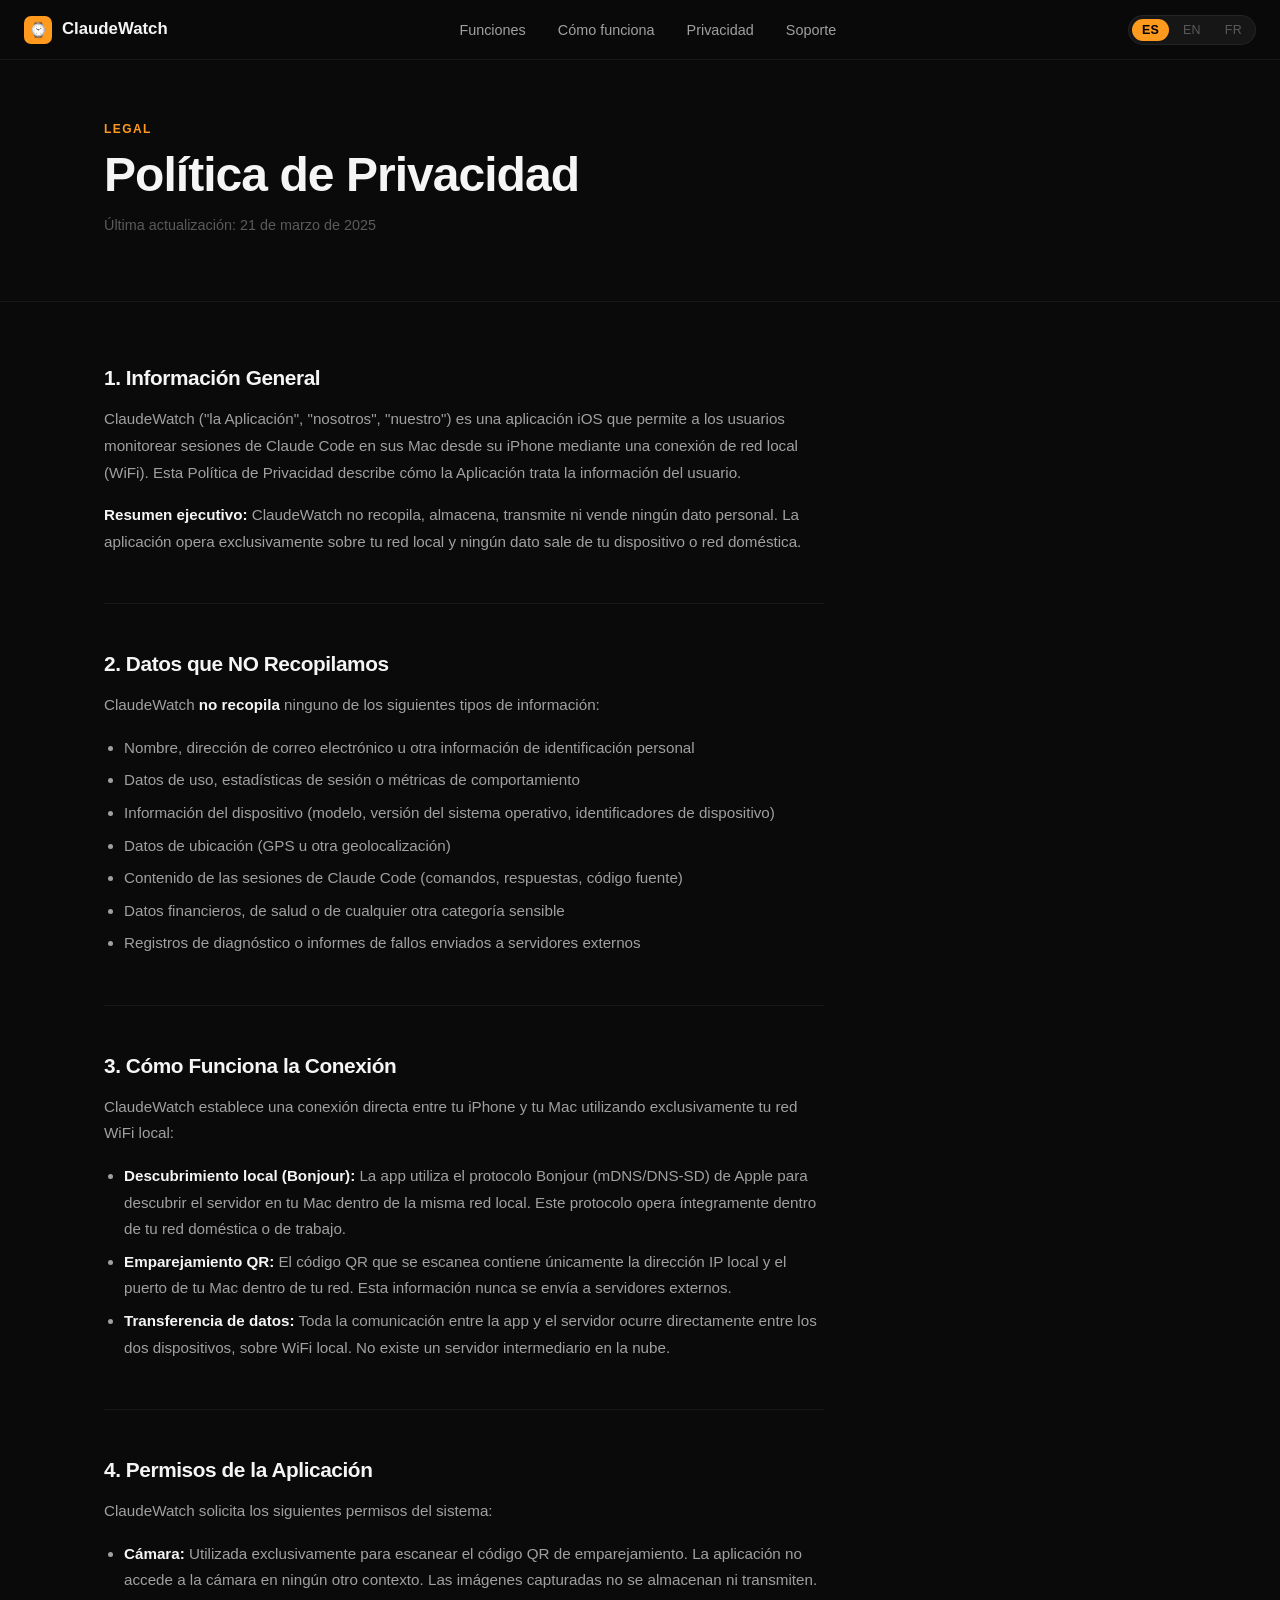
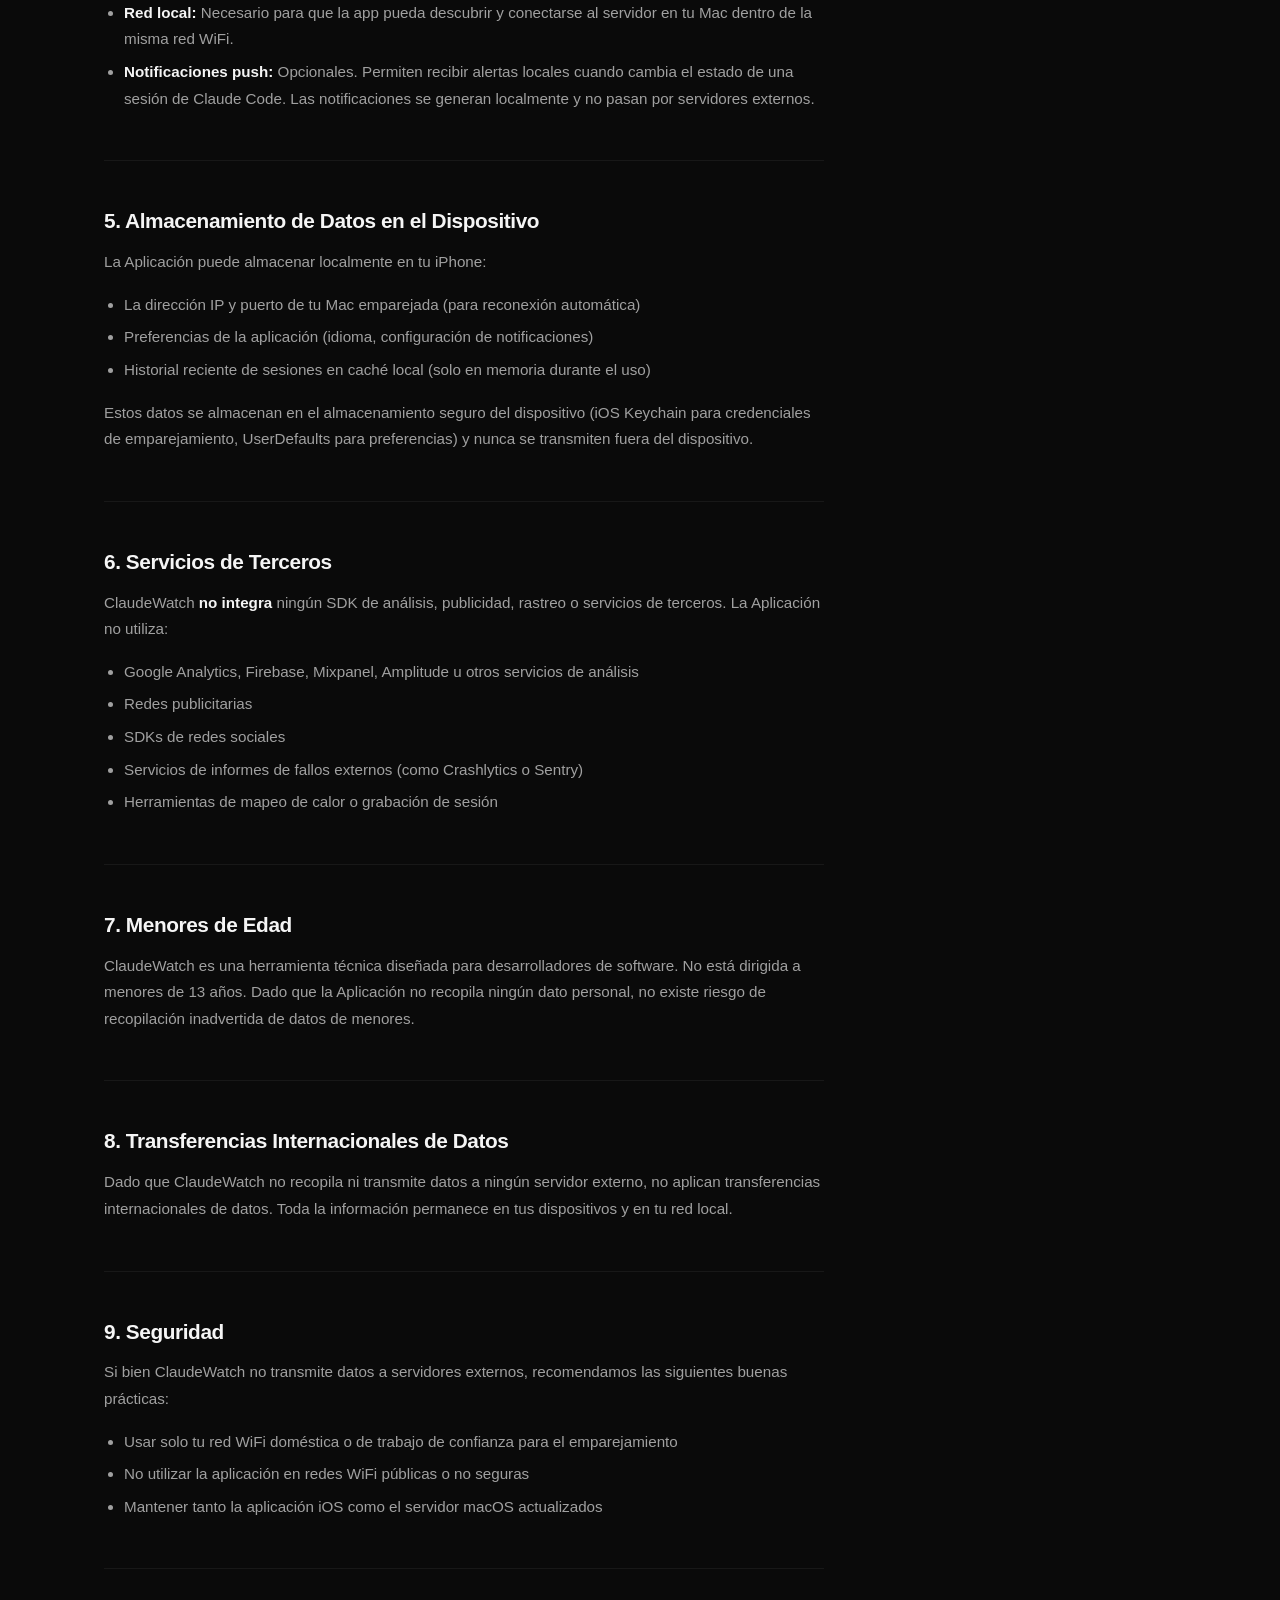
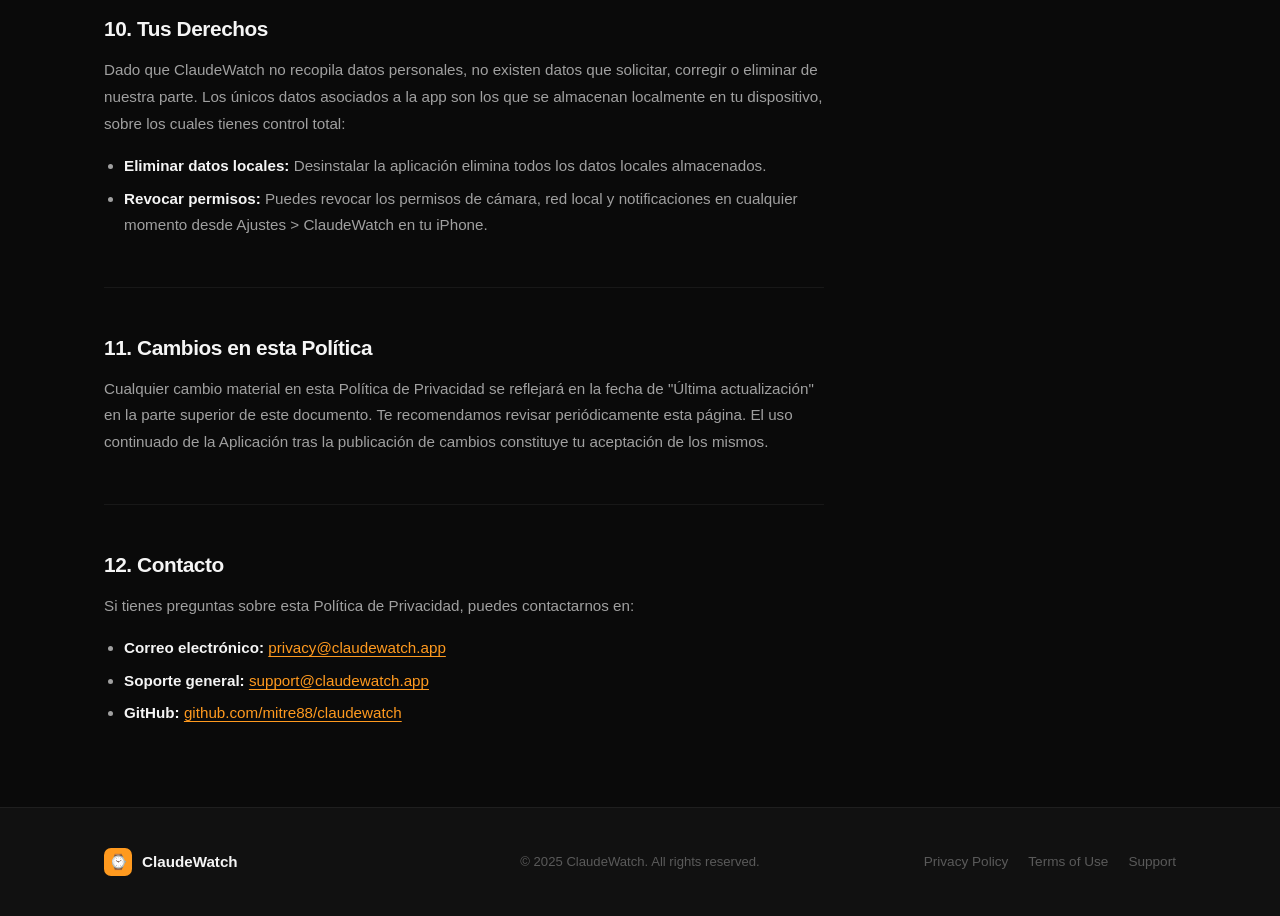
==== privacy.html @ c0568fb3 "feat: initial ClaudeWatch website — trilingual landing page, privacy, support, terms" ====
<!DOCTYPE html>
<html lang="es">
<head>
  <meta charset="UTF-8">
  <meta name="viewport" content="width=device-width, initial-scale=1.0">
  <title>Política de Privacidad — ClaudeWatch</title>
  <meta name="description" content="Política de privacidad de ClaudeWatch. La app funciona completamente en tu red local. No recopilamos datos personales.">
  <link rel="stylesheet" href="style.css">
</head>
<body>

  <!-- ─── Navigation ─────────────────────────────────── -->
  <nav class="nav">
    <a href="/" class="nav-logo">
      <span class="nav-logo-icon">⌚</span>
      <span>ClaudeWatch</span>
    </a>
    <ul class="nav-links">
      <li><a href="/#features">Funciones</a></li>
      <li><a href="/#howto">Cómo funciona</a></li>
      <li><a href="privacy.html">Privacidad</a></li>
      <li><a href="support.html">Soporte</a></li>
    </ul>
    <div class="nav-right">
      <div class="lang-switcher" role="group" aria-label="Language switcher">
        <button class="lang-btn" data-lang="es">ES</button>
        <button class="lang-btn" data-lang="en">EN</button>
        <button class="lang-btn" data-lang="fr">FR</button>
      </div>
    </div>
  </nav>

  <!-- ─── Legal Hero ────────────────────────────────── -->
  <div class="legal-hero">
    <div class="container">
      <span class="section-label">Legal</span>
      <h1>
        <span class="legal-es">Política de Privacidad</span>
        <span class="legal-en hidden">Privacy Policy</span>
        <span class="legal-fr hidden">Politique de Confidentialité</span>
      </h1>
      <p class="legal-date">
        <span class="legal-es">Última actualización: 21 de marzo de 2025</span>
        <span class="legal-en hidden">Last updated: March 21, 2025</span>
        <span class="legal-fr hidden">Dernière mise à jour : 21 mars 2025</span>
      </p>
    </div>
  </div>

  <!-- ─── Privacy Content ───────────────────────────── -->
  <div class="legal-body">
    <div class="container">

      <!-- SPANISH -->
      <div class="legal-content legal-es">
        <h2>1. Información General</h2>
        <p>ClaudeWatch ("la Aplicación", "nosotros", "nuestro") es una aplicación iOS que permite a los usuarios monitorear sesiones de Claude Code en sus Mac desde su iPhone mediante una conexión de red local (WiFi). Esta Política de Privacidad describe cómo la Aplicación trata la información del usuario.</p>
        <p><strong>Resumen ejecutivo:</strong> ClaudeWatch no recopila, almacena, transmite ni vende ningún dato personal. La aplicación opera exclusivamente sobre tu red local y ningún dato sale de tu dispositivo o red doméstica.</p>

        <h2>2. Datos que NO Recopilamos</h2>
        <p>ClaudeWatch <strong>no recopila</strong> ninguno de los siguientes tipos de información:</p>
        <ul>
          <li>Nombre, dirección de correo electrónico u otra información de identificación personal</li>
          <li>Datos de uso, estadísticas de sesión o métricas de comportamiento</li>
          <li>Información del dispositivo (modelo, versión del sistema operativo, identificadores de dispositivo)</li>
          <li>Datos de ubicación (GPS u otra geolocalización)</li>
          <li>Contenido de las sesiones de Claude Code (comandos, respuestas, código fuente)</li>
          <li>Datos financieros, de salud o de cualquier otra categoría sensible</li>
          <li>Registros de diagnóstico o informes de fallos enviados a servidores externos</li>
        </ul>

        <h2>3. Cómo Funciona la Conexión</h2>
        <p>ClaudeWatch establece una conexión directa entre tu iPhone y tu Mac utilizando exclusivamente tu red WiFi local:</p>
        <ul>
          <li><strong>Descubrimiento local (Bonjour):</strong> La app utiliza el protocolo Bonjour (mDNS/DNS-SD) de Apple para descubrir el servidor en tu Mac dentro de la misma red local. Este protocolo opera íntegramente dentro de tu red doméstica o de trabajo.</li>
          <li><strong>Emparejamiento QR:</strong> El código QR que se escanea contiene únicamente la dirección IP local y el puerto de tu Mac dentro de tu red. Esta información nunca se envía a servidores externos.</li>
          <li><strong>Transferencia de datos:</strong> Toda la comunicación entre la app y el servidor ocurre directamente entre los dos dispositivos, sobre WiFi local. No existe un servidor intermediario en la nube.</li>
        </ul>

        <h2>4. Permisos de la Aplicación</h2>
        <p>ClaudeWatch solicita los siguientes permisos del sistema:</p>
        <ul>
          <li><strong>Cámara:</strong> Utilizada exclusivamente para escanear el código QR de emparejamiento. La aplicación no accede a la cámara en ningún otro contexto. Las imágenes capturadas no se almacenan ni transmiten.</li>
          <li><strong>Red local:</strong> Necesario para que la app pueda descubrir y conectarse al servidor en tu Mac dentro de la misma red WiFi.</li>
          <li><strong>Notificaciones push:</strong> Opcionales. Permiten recibir alertas locales cuando cambia el estado de una sesión de Claude Code. Las notificaciones se generan localmente y no pasan por servidores externos.</li>
        </ul>

        <h2>5. Almacenamiento de Datos en el Dispositivo</h2>
        <p>La Aplicación puede almacenar localmente en tu iPhone:</p>
        <ul>
          <li>La dirección IP y puerto de tu Mac emparejada (para reconexión automática)</li>
          <li>Preferencias de la aplicación (idioma, configuración de notificaciones)</li>
          <li>Historial reciente de sesiones en caché local (solo en memoria durante el uso)</li>
        </ul>
        <p>Estos datos se almacenan en el almacenamiento seguro del dispositivo (iOS Keychain para credenciales de emparejamiento, UserDefaults para preferencias) y nunca se transmiten fuera del dispositivo.</p>

        <h2>6. Servicios de Terceros</h2>
        <p>ClaudeWatch <strong>no integra</strong> ningún SDK de análisis, publicidad, rastreo o servicios de terceros. La Aplicación no utiliza:</p>
        <ul>
          <li>Google Analytics, Firebase, Mixpanel, Amplitude u otros servicios de análisis</li>
          <li>Redes publicitarias</li>
          <li>SDKs de redes sociales</li>
          <li>Servicios de informes de fallos externos (como Crashlytics o Sentry)</li>
          <li>Herramientas de mapeo de calor o grabación de sesión</li>
        </ul>

        <h2>7. Menores de Edad</h2>
        <p>ClaudeWatch es una herramienta técnica diseñada para desarrolladores de software. No está dirigida a menores de 13 años. Dado que la Aplicación no recopila ningún dato personal, no existe riesgo de recopilación inadvertida de datos de menores.</p>

        <h2>8. Transferencias Internacionales de Datos</h2>
        <p>Dado que ClaudeWatch no recopila ni transmite datos a ningún servidor externo, no aplican transferencias internacionales de datos. Toda la información permanece en tus dispositivos y en tu red local.</p>

        <h2>9. Seguridad</h2>
        <p>Si bien ClaudeWatch no transmite datos a servidores externos, recomendamos las siguientes buenas prácticas:</p>
        <ul>
          <li>Usar solo tu red WiFi doméstica o de trabajo de confianza para el emparejamiento</li>
          <li>No utilizar la aplicación en redes WiFi públicas o no seguras</li>
          <li>Mantener tanto la aplicación iOS como el servidor macOS actualizados</li>
        </ul>

        <h2>10. Tus Derechos</h2>
        <p>Dado que ClaudeWatch no recopila datos personales, no existen datos que solicitar, corregir o eliminar de nuestra parte. Los únicos datos asociados a la app son los que se almacenan localmente en tu dispositivo, sobre los cuales tienes control total:</p>
        <ul>
          <li><strong>Eliminar datos locales:</strong> Desinstalar la aplicación elimina todos los datos locales almacenados.</li>
          <li><strong>Revocar permisos:</strong> Puedes revocar los permisos de cámara, red local y notificaciones en cualquier momento desde Ajustes > ClaudeWatch en tu iPhone.</li>
        </ul>

        <h2>11. Cambios en esta Política</h2>
        <p>Cualquier cambio material en esta Política de Privacidad se reflejará en la fecha de "Última actualización" en la parte superior de este documento. Te recomendamos revisar periódicamente esta página. El uso continuado de la Aplicación tras la publicación de cambios constituye tu aceptación de los mismos.</p>

        <h2>12. Contacto</h2>
        <p>Si tienes preguntas sobre esta Política de Privacidad, puedes contactarnos en:</p>
        <ul>
          <li><strong>Correo electrónico:</strong> <a href="mailto:privacy@claudewatch.app">privacy@claudewatch.app</a></li>
          <li><strong>Soporte general:</strong> <a href="mailto:support@claudewatch.app">support@claudewatch.app</a></li>
          <li><strong>GitHub:</strong> <a href="https://github.com/mitre88/claudewatch" target="_blank" rel="noopener">github.com/mitre88/claudewatch</a></li>
        </ul>
      </div>

      <!-- ENGLISH -->
      <div class="legal-content legal-en hidden">
        <h2>1. Overview</h2>
        <p>ClaudeWatch ("the App", "we", "our") is an iOS application that lets users monitor Claude Code sessions on their Mac from their iPhone using a local network (WiFi) connection. This Privacy Policy describes how the App handles user information.</p>
        <p><strong>Executive summary:</strong> ClaudeWatch does not collect, store, transmit, or sell any personal data. The App operates exclusively on your local network and no data leaves your device or home network.</p>

        <h2>2. Data We Do NOT Collect</h2>
        <p>ClaudeWatch <strong>does not collect</strong> any of the following:</p>
        <ul>
          <li>Name, email address, or any other personally identifying information</li>
          <li>Usage data, session statistics, or behavioral metrics</li>
          <li>Device information (model, OS version, device identifiers)</li>
          <li>Location data (GPS or other geolocation)</li>
          <li>Content of Claude Code sessions (commands, responses, source code)</li>
          <li>Financial, health, or other sensitive category data</li>
          <li>Diagnostic logs or crash reports sent to external servers</li>
        </ul>

        <h2>3. How the Connection Works</h2>
        <p>ClaudeWatch establishes a direct connection between your iPhone and your Mac using exclusively your local WiFi network:</p>
        <ul>
          <li><strong>Local discovery (Bonjour):</strong> The app uses Apple's Bonjour (mDNS/DNS-SD) protocol to discover the server on your Mac within the same local network. This protocol operates entirely within your home or work network.</li>
          <li><strong>QR pairing:</strong> The QR code you scan contains only the local IP address and port of your Mac within your network. This information is never sent to external servers.</li>
          <li><strong>Data transfer:</strong> All communication between the app and server happens directly between the two devices over local WiFi. There is no intermediary cloud server.</li>
        </ul>

        <h2>4. App Permissions</h2>
        <p>ClaudeWatch requests the following system permissions:</p>
        <ul>
          <li><strong>Camera:</strong> Used exclusively to scan the pairing QR code. The app does not access the camera in any other context. Captured images are not stored or transmitted.</li>
          <li><strong>Local Network:</strong> Required for the app to discover and connect to the server on your Mac within the same WiFi network.</li>
          <li><strong>Push Notifications:</strong> Optional. Allow you to receive local alerts when the status of a Claude Code session changes. Notifications are generated locally and do not pass through external servers.</li>
        </ul>

        <h2>5. On-Device Data Storage</h2>
        <p>The App may store locally on your iPhone:</p>
        <ul>
          <li>The IP address and port of your paired Mac (for automatic reconnection)</li>
          <li>App preferences (language, notification settings)</li>
          <li>Recent session history in local cache (in-memory only during use)</li>
        </ul>
        <p>This data is stored in the device's secure storage (iOS Keychain for pairing credentials, UserDefaults for preferences) and is never transmitted outside the device.</p>

        <h2>6. Third-Party Services</h2>
        <p>ClaudeWatch <strong>does not integrate</strong> any analytics, advertising, tracking, or third-party service SDKs. The App does not use:</p>
        <ul>
          <li>Google Analytics, Firebase, Mixpanel, Amplitude, or other analytics services</li>
          <li>Advertising networks</li>
          <li>Social media SDKs</li>
          <li>External crash reporting services (such as Crashlytics or Sentry)</li>
          <li>Heatmap or session recording tools</li>
        </ul>

        <h2>7. Children's Privacy</h2>
        <p>ClaudeWatch is a technical tool designed for software developers. It is not directed to children under 13. Since the App does not collect any personal data, there is no risk of inadvertently collecting children's data.</p>

        <h2>8. International Data Transfers</h2>
        <p>Since ClaudeWatch does not collect or transmit data to any external servers, international data transfers do not apply. All information remains on your devices and local network.</p>

        <h2>9. Security</h2>
        <p>While ClaudeWatch does not transmit data to external servers, we recommend the following best practices:</p>
        <ul>
          <li>Use only your trusted home or work WiFi network for pairing</li>
          <li>Do not use the app on public or unsecured WiFi networks</li>
          <li>Keep both the iOS app and the macOS server up to date</li>
        </ul>

        <h2>10. Your Rights</h2>
        <p>Since ClaudeWatch does not collect personal data, there is no data to request, correct, or delete on our end. The only data associated with the app is stored locally on your device, over which you have full control:</p>
        <ul>
          <li><strong>Delete local data:</strong> Uninstalling the app removes all locally stored data.</li>
          <li><strong>Revoke permissions:</strong> You can revoke camera, local network, and notification permissions at any time from Settings > ClaudeWatch on your iPhone.</li>
        </ul>

        <h2>11. Changes to This Policy</h2>
        <p>Any material changes to this Privacy Policy will be reflected in the "Last updated" date at the top of this document. We recommend reviewing this page periodically. Continued use of the App after changes are posted constitutes your acceptance of those changes.</p>

        <h2>12. Contact</h2>
        <p>If you have questions about this Privacy Policy, you can contact us at:</p>
        <ul>
          <li><strong>Email:</strong> <a href="mailto:privacy@claudewatch.app">privacy@claudewatch.app</a></li>
          <li><strong>General support:</strong> <a href="mailto:support@claudewatch.app">support@claudewatch.app</a></li>
          <li><strong>GitHub:</strong> <a href="https://github.com/mitre88/claudewatch" target="_blank" rel="noopener">github.com/mitre88/claudewatch</a></li>
        </ul>
      </div>

      <!-- FRENCH -->
      <div class="legal-content legal-fr hidden">
        <h2>1. Vue d'ensemble</h2>
        <p>ClaudeWatch (« l'Application », « nous », « notre ») est une application iOS qui permet aux utilisateurs de surveiller les sessions Claude Code sur leur Mac depuis leur iPhone en utilisant une connexion réseau locale (WiFi). Cette Politique de Confidentialité décrit comment l'Application traite les informations des utilisateurs.</p>
        <p><strong>Résumé :</strong> ClaudeWatch ne collecte, ne stocke, ne transmet ni ne vend aucune donnée personnelle. L'Application fonctionne exclusivement sur votre réseau local et aucune donnée ne quitte votre appareil ou votre réseau domiciliaire.</p>

        <h2>2. Données que Nous Ne Collectons PAS</h2>
        <p>ClaudeWatch <strong>ne collecte pas</strong> les informations suivantes :</p>
        <ul>
          <li>Nom, adresse e-mail ou toute autre information d'identification personnelle</li>
          <li>Données d'utilisation, statistiques de session ou métriques comportementales</li>
          <li>Informations sur l'appareil (modèle, version du système d'exploitation, identifiants)</li>
          <li>Données de localisation (GPS ou autre géolocalisation)</li>
          <li>Contenu des sessions Claude Code (commandes, réponses, code source)</li>
          <li>Données financières, de santé ou autres données sensibles</li>
          <li>Journaux de diagnostic ou rapports de plantage envoyés à des serveurs externes</li>
        </ul>

        <h2>3. Fonctionnement de la Connexion</h2>
        <p>ClaudeWatch établit une connexion directe entre votre iPhone et votre Mac en utilisant exclusivement votre réseau WiFi local :</p>
        <ul>
          <li><strong>Découverte locale (Bonjour) :</strong> L'application utilise le protocole Bonjour (mDNS/DNS-SD) d'Apple pour découvrir le serveur sur votre Mac au sein du même réseau local. Ce protocole fonctionne entièrement dans votre réseau domiciliaire ou professionnel.</li>
          <li><strong>Jumelage QR :</strong> Le code QR scanné contient uniquement l'adresse IP locale et le port de votre Mac dans votre réseau. Cette information n'est jamais envoyée à des serveurs externes.</li>
          <li><strong>Transfert de données :</strong> Toute communication entre l'application et le serveur se fait directement entre les deux appareils, via WiFi local. Il n'existe pas de serveur intermédiaire dans le cloud.</li>
        </ul>

        <h2>4. Permissions de l'Application</h2>
        <p>ClaudeWatch demande les permissions système suivantes :</p>
        <ul>
          <li><strong>Caméra :</strong> Utilisée exclusivement pour scanner le code QR de jumelage. L'application n'accède pas à la caméra dans un autre contexte. Les images capturées ne sont pas stockées ni transmises.</li>
          <li><strong>Réseau local :</strong> Nécessaire pour que l'application puisse découvrir et se connecter au serveur sur votre Mac au sein du même réseau WiFi.</li>
          <li><strong>Notifications push :</strong> Optionnelles. Permettent de recevoir des alertes locales lorsque l'état d'une session Claude Code change. Les notifications sont générées localement et ne transitent pas par des serveurs externes.</li>
        </ul>

        <h2>5. Stockage de Données sur l'Appareil</h2>
        <p>L'Application peut stocker localement sur votre iPhone :</p>
        <ul>
          <li>L'adresse IP et le port de votre Mac jumelé (pour la reconnexion automatique)</li>
          <li>Les préférences de l'application (langue, paramètres de notification)</li>
          <li>L'historique récent des sessions en cache local (en mémoire uniquement pendant l'utilisation)</li>
        </ul>
        <p>Ces données sont stockées dans le stockage sécurisé de l'appareil (iOS Keychain pour les identifiants de jumelage, UserDefaults pour les préférences) et ne sont jamais transmises en dehors de l'appareil.</p>

        <h2>6. Services Tiers</h2>
        <p>ClaudeWatch <strong>n'intègre pas</strong> de SDK d'analyse, de publicité, de suivi ou de services tiers. L'Application n'utilise pas :</p>
        <ul>
          <li>Google Analytics, Firebase, Mixpanel, Amplitude ou autres services d'analyse</li>
          <li>Réseaux publicitaires</li>
          <li>SDK de réseaux sociaux</li>
          <li>Services de rapport de plantage externes (comme Crashlytics ou Sentry)</li>
          <li>Outils de carte de chaleur ou d'enregistrement de session</li>
        </ul>

        <h2>7. Protection des Mineurs</h2>
        <p>ClaudeWatch est un outil technique conçu pour les développeurs de logiciels. Il n'est pas destiné aux enfants de moins de 13 ans. Étant donné que l'Application ne collecte aucune donnée personnelle, il n'y a aucun risque de collecte inadvertante de données d'enfants.</p>

        <h2>8. Transferts Internationaux de Données</h2>
        <p>Étant donné que ClaudeWatch ne collecte ni ne transmet de données à des serveurs externes, les transferts internationaux de données ne s'appliquent pas. Toutes les informations restent sur vos appareils et votre réseau local.</p>

        <h2>9. Sécurité</h2>
        <p>Bien que ClaudeWatch ne transmette pas de données à des serveurs externes, nous recommandons les bonnes pratiques suivantes :</p>
        <ul>
          <li>Utiliser uniquement votre réseau WiFi domiciliaire ou professionnel de confiance pour le jumelage</li>
          <li>Ne pas utiliser l'application sur des réseaux WiFi publics ou non sécurisés</li>
          <li>Maintenir à jour l'application iOS et le serveur macOS</li>
        </ul>

        <h2>10. Vos Droits</h2>
        <p>Étant donné que ClaudeWatch ne collecte pas de données personnelles, il n'y a pas de données à demander, corriger ou supprimer de notre côté. Les seules données associées à l'application sont stockées localement sur votre appareil, sur lequel vous avez un contrôle total :</p>
        <ul>
          <li><strong>Supprimer les données locales :</strong> Désinstaller l'application supprime toutes les données stockées localement.</li>
          <li><strong>Révoquer les permissions :</strong> Vous pouvez révoquer les permissions de caméra, réseau local et notifications à tout moment depuis Réglages > ClaudeWatch sur votre iPhone.</li>
        </ul>

        <h2>11. Modifications de cette Politique</h2>
        <p>Tout changement matériel à cette Politique de Confidentialité sera reflété dans la date de « Dernière mise à jour » en haut de ce document. Nous vous recommandons de consulter cette page périodiquement. L'utilisation continue de l'Application après la publication de modifications constitue votre acceptation de ces modifications.</p>

        <h2>12. Contact</h2>
        <p>Si vous avez des questions sur cette Politique de Confidentialité, vous pouvez nous contacter à :</p>
        <ul>
          <li><strong>E-mail :</strong> <a href="mailto:privacy@claudewatch.app">privacy@claudewatch.app</a></li>
          <li><strong>Support général :</strong> <a href="mailto:support@claudewatch.app">support@claudewatch.app</a></li>
          <li><strong>GitHub :</strong> <a href="https://github.com/mitre88/claudewatch" target="_blank" rel="noopener">github.com/mitre88/claudewatch</a></li>
        </ul>
      </div>

    </div>
  </div>

  <!-- ─── Footer ────────────────────────────────────── -->
  <footer class="footer">
    <div class="container">
      <div class="footer-inner">
        <div class="footer-left">
          <a href="/" class="footer-brand nav-logo" style="text-decoration:none;">
            <span class="nav-logo-icon">⌚</span>
            <span>ClaudeWatch</span>
          </a>
        </div>
        <div class="footer-center">
          <p class="footer-copy">© 2025 ClaudeWatch. All rights reserved.</p>
        </div>
        <div class="footer-right">
          <div class="footer-links">
            <a href="privacy.html">Privacy Policy</a>
            <a href="terms.html">Terms of Use</a>
            <a href="support.html">Support</a>
          </div>
        </div>
      </div>
    </div>
  </footer>

  <script src="script.js"></script>
  <script>
    // Privacy page language switching (shows/hides language blocks)
    function applyPrivacyLang(lang) {
      const blocks = ['es', 'en', 'fr'];
      blocks.forEach(l => {
        document.querySelectorAll('.legal-' + l).forEach(el => {
          el.classList.toggle('hidden', l !== lang);
        });
      });
    }

    document.addEventListener('DOMContentLoaded', () => {
      const savedLang = localStorage.getItem('cw_lang') || 'es';
      applyPrivacyLang(savedLang);

      document.querySelectorAll('.lang-btn').forEach(btn => {
        btn.addEventListener('click', () => {
          applyPrivacyLang(btn.dataset.lang);
        });
      });
    });
  </script>
</body>
</html>
---- style.css ----
/* ClaudeWatch — Stylesheet */
/* System font stack prioritizing San Francisco */

:root {
  --accent: #FF9A1F;
  --accent-dim: rgba(255, 154, 31, 0.15);
  --accent-hover: #FFB347;

  --bg-base: #0A0A0A;
  --bg-surface: #111111;
  --bg-card: #161616;
  --bg-card-hover: #1C1C1C;
  --bg-border: rgba(255, 255, 255, 0.06);

  --text-primary: #F5F5F5;
  --text-secondary: #A0A0A0;
  --text-tertiary: #5A5A5A;

  --radius-sm: 8px;
  --radius-md: 12px;
  --radius-lg: 18px;
  --radius-xl: 24px;

  --font: -apple-system, "SF Pro Display", "SF Pro Text", BlinkMacSystemFont, "Helvetica Neue", Arial, sans-serif;
  --font-mono: "SF Mono", "Fira Code", "Consolas", monospace;

  --transition: 200ms cubic-bezier(0.4, 0, 0.2, 1);
  --shadow-card: 0 1px 3px rgba(0, 0, 0, 0.4), 0 8px 32px rgba(0, 0, 0, 0.3);
  --shadow-glow: 0 0 40px rgba(255, 154, 31, 0.12);
}

*, *::before, *::after {
  box-sizing: border-box;
  margin: 0;
  padding: 0;
}

html {
  scroll-behavior: smooth;
  font-size: 16px;
}

body {
  font-family: var(--font);
  background-color: var(--bg-base);
  color: var(--text-primary);
  line-height: 1.6;
  -webkit-font-smoothing: antialiased;
  -moz-osx-font-smoothing: grayscale;
  overflow-x: hidden;
}

/* ─── Typography ─── */

h1, h2, h3, h4 {
  line-height: 1.15;
  letter-spacing: -0.02em;
  font-weight: 700;
}

h1 { font-size: clamp(2.4rem, 5vw, 4rem); }
h2 { font-size: clamp(1.8rem, 3.5vw, 2.6rem); }
h3 { font-size: 1.25rem; font-weight: 600; }
h4 { font-size: 1rem; font-weight: 600; }

p { color: var(--text-secondary); }

a {
  color: var(--accent);
  text-decoration: none;
  transition: color var(--transition);
}

a:hover { color: var(--accent-hover); }

code, pre {
  font-family: var(--font-mono);
}

/* ─── Layout ─── */

.container {
  max-width: 1120px;
  margin: 0 auto;
  padding: 0 24px;
}

.section {
  padding: 96px 0;
}

.section-label {
  font-size: 0.75rem;
  font-weight: 600;
  letter-spacing: 0.12em;
  text-transform: uppercase;
  color: var(--accent);
  margin-bottom: 12px;
  display: block;
}

.section-title {
  color: var(--text-primary);
  margin-bottom: 16px;
}

.section-subtitle {
  font-size: 1.1rem;
  color: var(--text-secondary);
  max-width: 560px;
  margin-bottom: 56px;
  line-height: 1.7;
}

/* ─── Navigation ─── */

.nav {
  position: fixed;
  top: 0;
  left: 0;
  right: 0;
  z-index: 100;
  padding: 0 24px;
  height: 60px;
  display: flex;
  align-items: center;
  justify-content: space-between;
  background: rgba(10, 10, 10, 0.85);
  backdrop-filter: saturate(180%) blur(20px);
  -webkit-backdrop-filter: saturate(180%) blur(20px);
  border-bottom: 1px solid var(--bg-border);
}

.nav-logo {
  display: flex;
  align-items: center;
  gap: 10px;
  font-weight: 700;
  font-size: 1.05rem;
  color: var(--text-primary);
  text-decoration: none;
}

.nav-logo-icon {
  width: 28px;
  height: 28px;
  border-radius: 7px;
  background: var(--accent);
  display: flex;
  align-items: center;
  justify-content: center;
  font-size: 15px;
}

.nav-links {
  display: flex;
  align-items: center;
  gap: 32px;
  list-style: none;
}

.nav-links a {
  font-size: 0.9rem;
  color: var(--text-secondary);
  transition: color var(--transition);
}

.nav-links a:hover {
  color: var(--text-primary);
}

.nav-right {
  display: flex;
  align-items: center;
  gap: 16px;
}

/* ─── Language Switcher ─── */

.lang-switcher {
  display: flex;
  align-items: center;
  gap: 4px;
  background: var(--bg-card);
  border: 1px solid var(--bg-border);
  border-radius: 20px;
  padding: 3px;
}

.lang-btn {
  background: none;
  border: none;
  cursor: pointer;
  font-family: var(--font);
  font-size: 0.78rem;
  font-weight: 500;
  color: var(--text-tertiary);
  padding: 4px 10px;
  border-radius: 16px;
  transition: all var(--transition);
  letter-spacing: 0.02em;
}

.lang-btn.active {
  background: var(--accent);
  color: #000;
  font-weight: 600;
}

.lang-btn:hover:not(.active) {
  color: var(--text-secondary);
}

/* ─── Hero Section ─── */

.hero {
  min-height: 100vh;
  display: flex;
  align-items: center;
  padding-top: 60px;
  position: relative;
  overflow: hidden;
}

.hero::before {
  content: '';
  position: absolute;
  top: 20%;
  left: 50%;
  transform: translateX(-50%);
  width: 800px;
  height: 500px;
  background: radial-gradient(ellipse, rgba(255, 154, 31, 0.07) 0%, transparent 70%);
  pointer-events: none;
}

.hero-inner {
  display: grid;
  grid-template-columns: 1fr 1fr;
  gap: 80px;
  align-items: center;
  width: 100%;
}

.hero-badge {
  display: inline-flex;
  align-items: center;
  gap: 8px;
  background: var(--accent-dim);
  border: 1px solid rgba(255, 154, 31, 0.25);
  border-radius: 20px;
  padding: 6px 14px;
  font-size: 0.82rem;
  font-weight: 500;
  color: var(--accent);
  margin-bottom: 24px;
}

.hero-badge-dot {
  width: 6px;
  height: 6px;
  border-radius: 50%;
  background: var(--accent);
  animation: pulse 2s infinite;
}

@keyframes pulse {
  0%, 100% { opacity: 1; transform: scale(1); }
  50% { opacity: 0.6; transform: scale(0.8); }
}

.hero-title {
  margin-bottom: 20px;
}

.hero-title .app-name {
  color: var(--accent);
}

.hero-tagline {
  font-size: 1.2rem;
  color: var(--text-secondary);
  line-height: 1.65;
  margin-bottom: 40px;
  max-width: 480px;
}

.hero-cta {
  display: flex;
  align-items: center;
  gap: 16px;
  flex-wrap: wrap;
}

.btn-primary {
  display: inline-flex;
  align-items: center;
  gap: 8px;
  background: var(--accent);
  color: #000;
  font-weight: 600;
  font-size: 0.95rem;
  padding: 13px 24px;
  border-radius: var(--radius-md);
  text-decoration: none;
  transition: all var(--transition);
  border: none;
  cursor: pointer;
  font-family: var(--font);
}

.btn-primary:hover {
  background: var(--accent-hover);
  color: #000;
  transform: translateY(-1px);
  box-shadow: 0 4px 20px rgba(255, 154, 31, 0.35);
}

.btn-secondary {
  display: inline-flex;
  align-items: center;
  gap: 8px;
  background: transparent;
  color: var(--text-primary);
  font-weight: 500;
  font-size: 0.95rem;
  padding: 12px 22px;
  border-radius: var(--radius-md);
  text-decoration: none;
  border: 1px solid var(--bg-border);
  transition: all var(--transition);
  cursor: pointer;
  font-family: var(--font);
}

.btn-secondary:hover {
  border-color: rgba(255, 255, 255, 0.15);
  color: var(--text-primary);
  transform: translateY(-1px);
}

/* App Store Badge */
.appstore-badge {
  display: inline-flex;
  align-items: center;
  gap: 12px;
  background: var(--bg-card);
  border: 1px solid var(--bg-border);
  border-radius: var(--radius-md);
  padding: 10px 20px;
  text-decoration: none;
  transition: all var(--transition);
}

.appstore-badge:hover {
  border-color: rgba(255, 255, 255, 0.15);
  transform: translateY(-1px);
  color: var(--text-primary);
}

.appstore-badge-text {
  display: flex;
  flex-direction: column;
}

.appstore-badge-sub {
  font-size: 0.7rem;
  color: var(--text-tertiary);
  letter-spacing: 0.04em;
}

.appstore-badge-main {
  font-size: 0.95rem;
  font-weight: 600;
  color: var(--text-primary);
}

/* Hero mockup area */
.hero-visual {
  display: flex;
  justify-content: center;
  align-items: center;
  position: relative;
}

.phone-mockup {
  width: 260px;
  height: 520px;
  background: var(--bg-card);
  border-radius: 44px;
  border: 2px solid rgba(255, 255, 255, 0.1);
  box-shadow: var(--shadow-card), var(--shadow-glow);
  overflow: hidden;
  position: relative;
  display: flex;
  flex-direction: column;
}

.phone-notch {
  width: 100px;
  height: 28px;
  background: var(--bg-base);
  border-radius: 0 0 20px 20px;
  margin: 0 auto;
  position: relative;
  z-index: 1;
}

.phone-screen {
  flex: 1;
  padding: 12px;
  overflow: hidden;
  display: flex;
  flex-direction: column;
  gap: 8px;
}

.mock-header {
  display: flex;
  align-items: center;
  justify-content: space-between;
  margin-bottom: 4px;
}

.mock-title {
  font-size: 13px;
  font-weight: 700;
  color: var(--text-primary);
}

.mock-status {
  font-size: 10px;
  color: #4ADE80;
  display: flex;
  align-items: center;
  gap: 4px;
}

.mock-status-dot {
  width: 5px;
  height: 5px;
  background: #4ADE80;
  border-radius: 50%;
  animation: pulse 2s infinite;
}

.mock-session-card {
  background: var(--bg-surface);
  border-radius: 10px;
  padding: 10px;
  border: 1px solid var(--bg-border);
}

.mock-session-title {
  font-size: 11px;
  font-weight: 600;
  color: var(--text-primary);
  margin-bottom: 4px;
}

.mock-session-line {
  height: 6px;
  border-radius: 3px;
  background: var(--bg-border);
  margin-bottom: 3px;
}

.mock-session-line.accent { background: rgba(255, 154, 31, 0.4); width: 70%; }
.mock-session-line.short { width: 45%; }
.mock-session-line.medium { width: 60%; }

.mock-usage-bar {
  height: 32px;
  background: var(--bg-surface);
  border-radius: 8px;
  border: 1px solid var(--bg-border);
  padding: 6px 10px;
  display: flex;
  align-items: center;
  gap: 8px;
}

.mock-usage-label {
  font-size: 9px;
  color: var(--text-tertiary);
  flex: 1;
}

.mock-bar-track {
  flex: 2;
  height: 4px;
  background: var(--bg-border);
  border-radius: 2px;
  overflow: hidden;
}

.mock-bar-fill {
  height: 100%;
  background: var(--accent);
  border-radius: 2px;
  width: 62%;
}

.mock-dynamic-island {
  position: absolute;
  top: 8px;
  left: 50%;
  transform: translateX(-50%);
  width: 100px;
  height: 28px;
  background: var(--bg-base);
  border-radius: 20px;
  display: flex;
  align-items: center;
  justify-content: center;
  gap: 6px;
  font-size: 9px;
  color: var(--accent);
  font-weight: 600;
}

.mock-di-dot {
  width: 6px;
  height: 6px;
  background: var(--accent);
  border-radius: 50%;
  animation: pulse 1.5s infinite;
}

/* ─── Features Section ─── */

.features-grid {
  display: grid;
  grid-template-columns: repeat(3, 1fr);
  gap: 16px;
}

.feature-card {
  background: var(--bg-card);
  border: 1px solid var(--bg-border);
  border-radius: var(--radius-lg);
  padding: 28px;
  transition: all var(--transition);
  position: relative;
  overflow: hidden;
}

.feature-card::before {
  content: '';
  position: absolute;
  top: 0;
  left: 0;
  right: 0;
  height: 1px;
  background: linear-gradient(90deg, transparent, rgba(255, 154, 31, 0.15), transparent);
  opacity: 0;
  transition: opacity var(--transition);
}

.feature-card:hover {
  background: var(--bg-card-hover);
  border-color: rgba(255, 154, 31, 0.2);
  transform: translateY(-2px);
  box-shadow: var(--shadow-card);
}

.feature-card:hover::before {
  opacity: 1;
}

.feature-icon {
  width: 44px;
  height: 44px;
  border-radius: var(--radius-sm);
  background: var(--accent-dim);
  display: flex;
  align-items: center;
  justify-content: center;
  font-size: 22px;
  margin-bottom: 16px;
}

.feature-card h3 {
  margin-bottom: 8px;
  font-size: 1.05rem;
}

.feature-card p {
  font-size: 0.9rem;
  line-height: 1.65;
}

/* Featured card (spans 2 columns) */
.feature-card.featured {
  grid-column: span 2;
  display: grid;
  grid-template-columns: 1fr 1fr;
  gap: 24px;
  align-items: center;
}

.feature-card.featured .feature-content {
  display: flex;
  flex-direction: column;
}

.feature-card.featured .feature-visual {
  background: var(--bg-surface);
  border-radius: var(--radius-md);
  padding: 20px;
  border: 1px solid var(--bg-border);
  font-family: var(--font-mono);
  font-size: 0.78rem;
  color: var(--text-secondary);
  line-height: 1.8;
}

.feature-card.featured .feature-visual .cmd-line {
  color: var(--text-tertiary);
}

.feature-card.featured .feature-visual .cmd-output {
  color: #4ADE80;
}

.feature-card.featured .feature-visual .cmd-accent {
  color: var(--accent);
}

/* ─── How It Works ─── */

.steps-container {
  display: grid;
  grid-template-columns: repeat(3, 1fr);
  gap: 40px;
  position: relative;
}

.steps-container::before {
  content: '';
  position: absolute;
  top: 28px;
  left: calc(16.66% + 20px);
  right: calc(16.66% + 20px);
  height: 1px;
  background: linear-gradient(90deg, var(--accent) 0%, var(--accent) 50%, var(--bg-border) 100%);
  opacity: 0.3;
}

.step {
  display: flex;
  flex-direction: column;
  align-items: flex-start;
  gap: 16px;
}

.step-number {
  width: 56px;
  height: 56px;
  border-radius: 50%;
  border: 2px solid rgba(255, 154, 31, 0.3);
  background: var(--accent-dim);
  display: flex;
  align-items: center;
  justify-content: center;
  font-size: 1.2rem;
  font-weight: 800;
  color: var(--accent);
  flex-shrink: 0;
}

.step-content h3 {
  margin-bottom: 8px;
}

.step-content p {
  font-size: 0.92rem;
  line-height: 1.65;
}

.install-command {
  display: flex;
  align-items: center;
  gap: 12px;
  background: var(--bg-card);
  border: 1px solid var(--bg-border);
  border-radius: var(--radius-md);
  padding: 12px 16px;
  margin-top: 16px;
  position: relative;
  overflow: hidden;
}

.install-command::before {
  content: '';
  position: absolute;
  left: 0;
  top: 0;
  bottom: 0;
  width: 3px;
  background: var(--accent);
  border-radius: 3px 0 0 3px;
}

.install-command code {
  font-size: 0.78rem;
  color: var(--text-secondary);
  word-break: break-all;
  flex: 1;
}

.copy-btn {
  background: none;
  border: 1px solid var(--bg-border);
  border-radius: 6px;
  padding: 5px 10px;
  font-size: 0.75rem;
  color: var(--text-tertiary);
  cursor: pointer;
  transition: all var(--transition);
  font-family: var(--font);
  white-space: nowrap;
}

.copy-btn:hover {
  border-color: var(--accent);
  color: var(--accent);
}

.copy-btn.copied {
  border-color: #4ADE80;
  color: #4ADE80;
}

/* ─── Privacy Section (inline callout) ─── */

.privacy-banner {
  background: var(--bg-card);
  border: 1px solid var(--bg-border);
  border-radius: var(--radius-lg);
  padding: 40px 48px;
  display: grid;
  grid-template-columns: auto 1fr;
  gap: 32px;
  align-items: center;
}

.privacy-icon {
  font-size: 3rem;
  line-height: 1;
}

.privacy-points {
  display: grid;
  grid-template-columns: repeat(2, 1fr);
  gap: 12px;
  margin-top: 16px;
}

.privacy-point {
  display: flex;
  align-items: flex-start;
  gap: 10px;
  font-size: 0.88rem;
  color: var(--text-secondary);
}

.privacy-point-icon {
  color: var(--accent);
  margin-top: 1px;
  flex-shrink: 0;
}

/* ─── Footer ─── */

.footer {
  border-top: 1px solid var(--bg-border);
  padding: 40px 0;
  background: var(--bg-surface);
}

.footer-inner {
  display: grid;
  grid-template-columns: 1fr auto 1fr;
  align-items: center;
  gap: 24px;
}

.footer-left {
  display: flex;
  align-items: center;
  gap: 24px;
}

.footer-brand {
  font-weight: 700;
  color: var(--text-primary);
  font-size: 0.95rem;
}

.footer-links {
  display: flex;
  align-items: center;
  gap: 20px;
  flex-wrap: wrap;
}

.footer-links a {
  font-size: 0.85rem;
  color: var(--text-tertiary);
  transition: color var(--transition);
}

.footer-links a:hover {
  color: var(--text-secondary);
}

.footer-center {
  text-align: center;
}

.footer-copy {
  font-size: 0.82rem;
  color: var(--text-tertiary);
}

.footer-right {
  display: flex;
  justify-content: flex-end;
}

/* ─── Legal Pages ─── */

.legal-hero {
  padding: 120px 0 64px;
  border-bottom: 1px solid var(--bg-border);
}

.legal-hero .section-label {
  margin-bottom: 8px;
}

.legal-hero h1 {
  font-size: clamp(2rem, 4vw, 3rem);
  margin-bottom: 12px;
}

.legal-hero .legal-date {
  font-size: 0.9rem;
  color: var(--text-tertiary);
}

.legal-body {
  padding: 64px 0;
}

.legal-content {
  max-width: 720px;
}

.legal-content h2 {
  font-size: 1.3rem;
  margin-top: 48px;
  margin-bottom: 16px;
  color: var(--text-primary);
  padding-top: 48px;
  border-top: 1px solid var(--bg-border);
}

.legal-content h2:first-of-type {
  margin-top: 0;
  padding-top: 0;
  border-top: none;
}

.legal-content p {
  margin-bottom: 16px;
  font-size: 0.95rem;
  line-height: 1.75;
}

.legal-content ul, .legal-content ol {
  margin: 0 0 16px 20px;
  color: var(--text-secondary);
}

.legal-content li {
  font-size: 0.95rem;
  line-height: 1.75;
  margin-bottom: 6px;
}

.legal-content strong {
  color: var(--text-primary);
  font-weight: 600;
}

.legal-content a {
  text-decoration: underline;
  text-underline-offset: 3px;
}

/* ─── Support Page ─── */

.faq-list {
  max-width: 720px;
  margin-top: 40px;
}

.faq-item {
  border-bottom: 1px solid var(--bg-border);
}

.faq-question {
  width: 100%;
  background: none;
  border: none;
  cursor: pointer;
  padding: 20px 0;
  display: flex;
  align-items: center;
  justify-content: space-between;
  font-family: var(--font);
  font-size: 1rem;
  font-weight: 600;
  color: var(--text-primary);
  text-align: left;
  gap: 16px;
  transition: color var(--transition);
}

.faq-question:hover { color: var(--accent); }

.faq-chevron {
  font-size: 1.2rem;
  color: var(--text-tertiary);
  transition: transform var(--transition);
  flex-shrink: 0;
}

.faq-item.open .faq-chevron {
  transform: rotate(180deg);
  color: var(--accent);
}

.faq-answer {
  display: none;
  padding-bottom: 20px;
  font-size: 0.92rem;
  line-height: 1.75;
  color: var(--text-secondary);
}

.faq-item.open .faq-answer {
  display: block;
}

.troubleshoot-grid {
  display: grid;
  grid-template-columns: repeat(2, 1fr);
  gap: 16px;
  margin-top: 32px;
}

.troubleshoot-card {
  background: var(--bg-card);
  border: 1px solid var(--bg-border);
  border-radius: var(--radius-md);
  padding: 24px;
}

.troubleshoot-card h4 {
  color: var(--text-primary);
  margin-bottom: 12px;
  font-size: 0.95rem;
}

.troubleshoot-card .steps-list {
  list-style: none;
  padding: 0;
  margin: 0;
}

.troubleshoot-card .steps-list li {
  font-size: 0.88rem;
  color: var(--text-secondary);
  padding: 5px 0;
  display: flex;
  align-items: flex-start;
  gap: 8px;
  line-height: 1.5;
}

.troubleshoot-card .steps-list li::before {
  content: attr(data-step);
  min-width: 20px;
  height: 20px;
  background: var(--accent-dim);
  color: var(--accent);
  border-radius: 50%;
  font-size: 0.72rem;
  font-weight: 700;
  display: flex;
  align-items: center;
  justify-content: center;
  flex-shrink: 0;
  margin-top: 1px;
}

.contact-card {
  background: var(--bg-card);
  border: 1px solid var(--bg-border);
  border-radius: var(--radius-lg);
  padding: 36px;
  max-width: 600px;
  margin-top: 40px;
  display: flex;
  align-items: center;
  gap: 24px;
}

.contact-icon {
  font-size: 2.5rem;
  flex-shrink: 0;
}

/* ─── Divider ─── */

.divider {
  height: 1px;
  background: var(--bg-border);
  margin: 0;
}

/* ─── Responsive ─── */

@media (max-width: 900px) {
  .hero-inner {
    grid-template-columns: 1fr;
    gap: 48px;
    text-align: center;
  }

  .hero-tagline { margin-left: auto; margin-right: auto; }

  .hero-cta { justify-content: center; }

  .hero-visual { order: -1; }

  .features-grid {
    grid-template-columns: repeat(2, 1fr);
  }

  .feature-card.featured {
    grid-column: span 2;
    grid-template-columns: 1fr;
  }

  .steps-container {
    grid-template-columns: 1fr;
    gap: 32px;
  }

  .steps-container::before { display: none; }

  .privacy-banner {
    grid-template-columns: 1fr;
    text-align: center;
  }

  .privacy-icon { margin: 0 auto; }

  .privacy-points { grid-template-columns: 1fr; }

  .footer-inner {
    grid-template-columns: 1fr;
    text-align: center;
  }

  .footer-left { flex-direction: column; gap: 12px; }

  .footer-right { justify-content: center; }

  .nav-links { display: none; }

  .troubleshoot-grid { grid-template-columns: 1fr; }
}

@media (max-width: 600px) {
  .section { padding: 64px 0; }

  .container { padding: 0 20px; }

  .features-grid {
    grid-template-columns: 1fr;
  }

  .feature-card.featured { grid-column: span 1; }

  .legal-content h2 { font-size: 1.15rem; }

  .phone-mockup { width: 220px; height: 440px; }

  .nav { padding: 0 16px; }
}

/* ─── Utility classes ─── */

.text-accent { color: var(--accent); }
.text-secondary { color: var(--text-secondary); }
.text-tertiary { color: var(--text-tertiary); }
.mt-4 { margin-top: 16px; }
.mt-8 { margin-top: 32px; }
.mt-12 { margin-top: 48px; }
.hidden { display: none; }
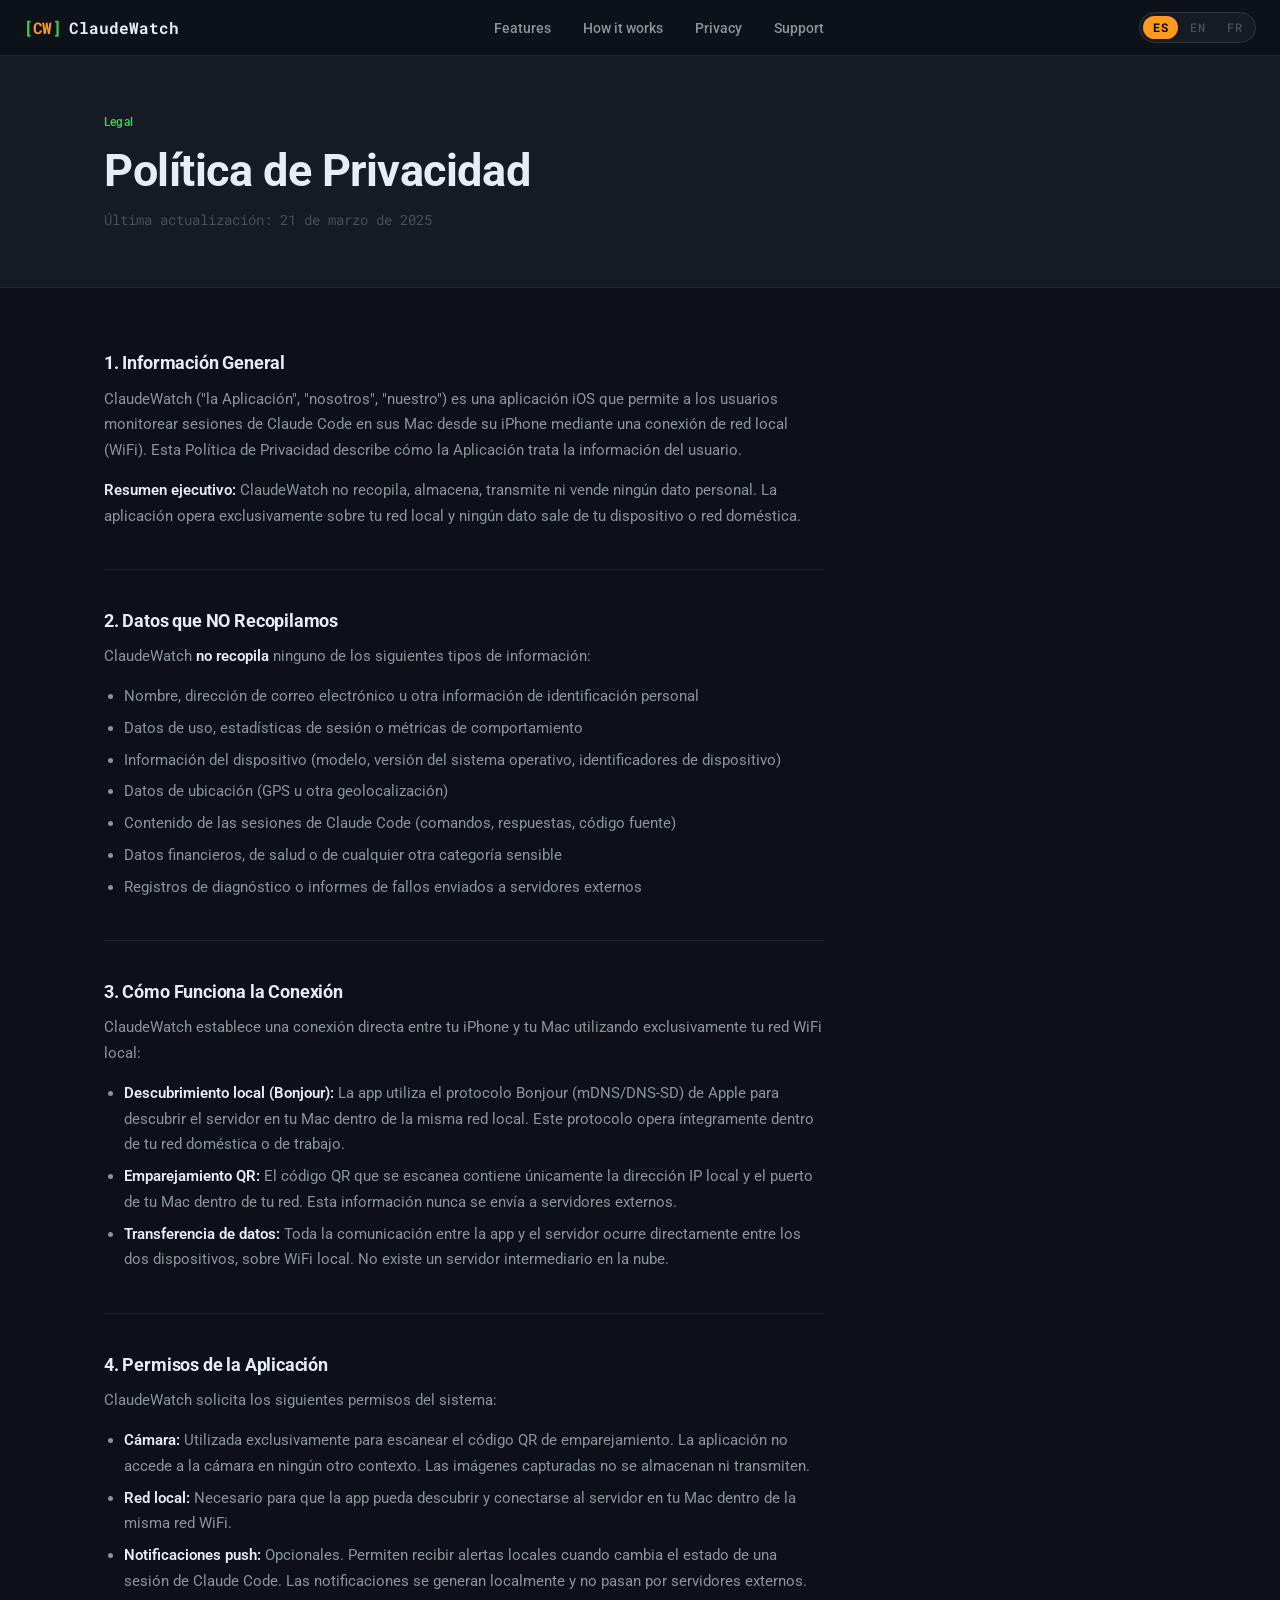
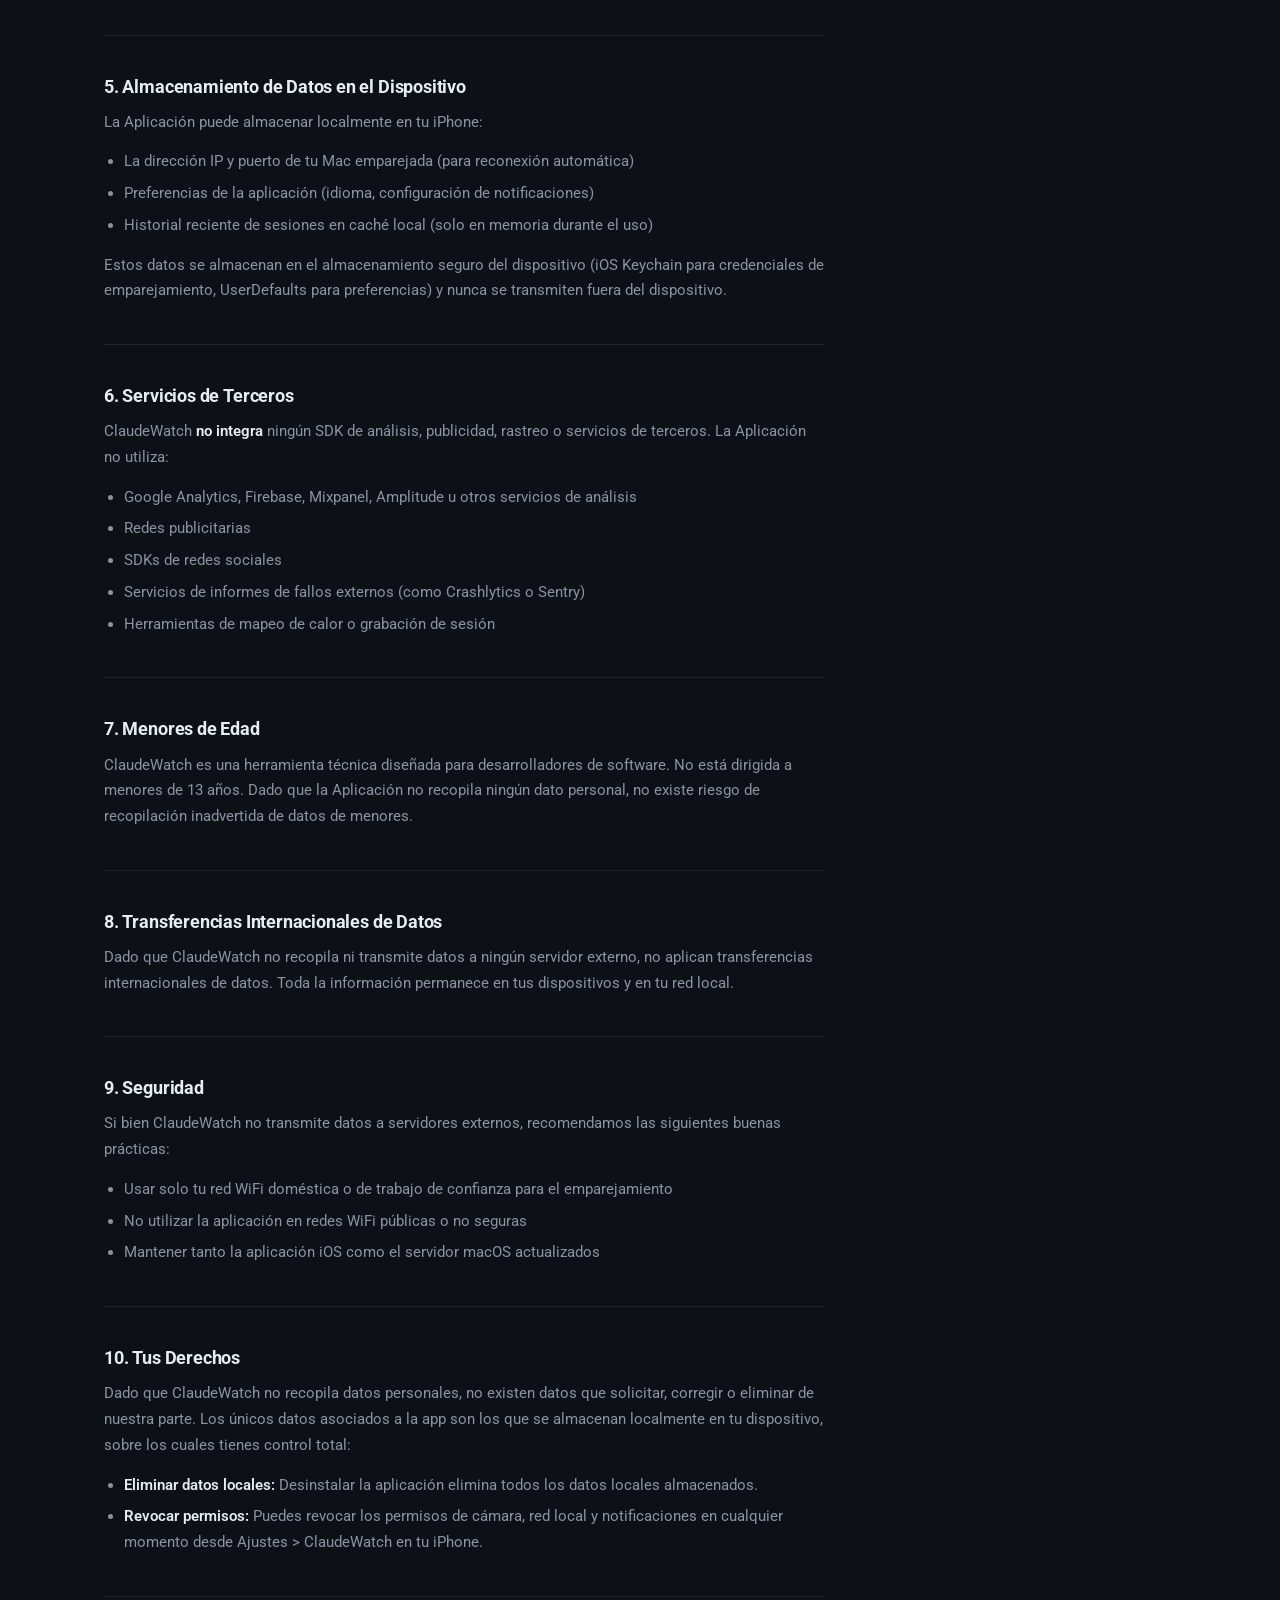
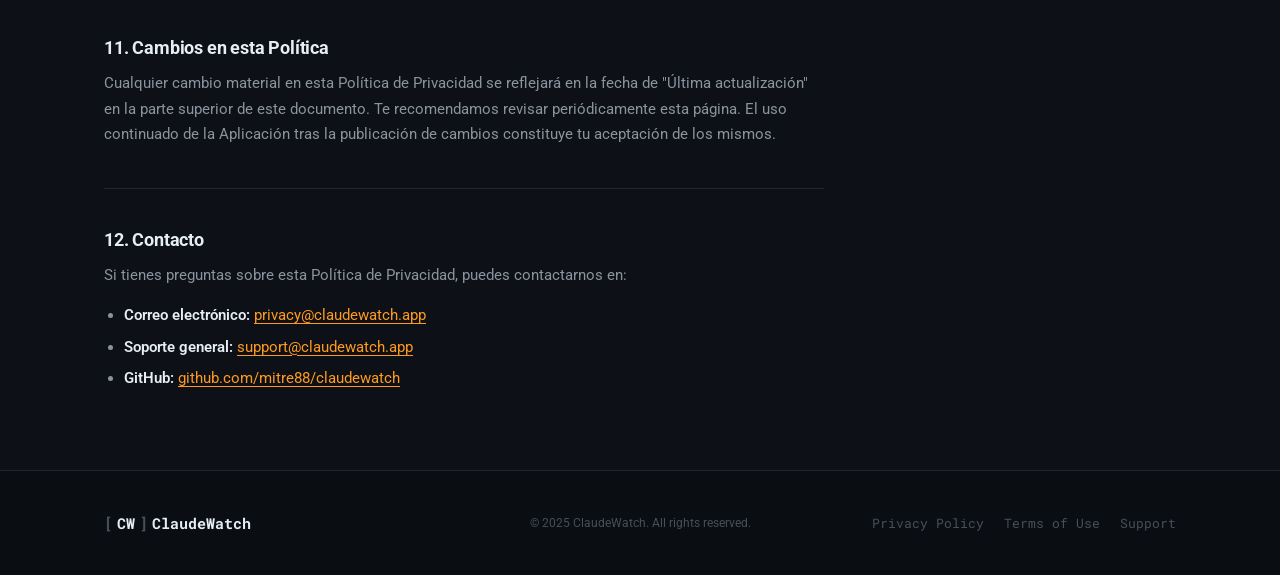
==== commit 73f54c82: "feat: terminal aesthetic redesign — Roboto Mono, matrix rain, GitHub dark palette, real screenshots " ====
--- a/privacy.html
+++ b/privacy.html
@@ -5,6 +5,9 @@
   <meta name="viewport" content="width=device-width, initial-scale=1.0">
   <title>Política de Privacidad — ClaudeWatch</title>
   <meta name="description" content="Política de privacidad de ClaudeWatch. La app funciona completamente en tu red local. No recopilamos datos personales.">
+  <link rel="preconnect" href="https://fonts.googleapis.com">
+  <link rel="preconnect" href="https://fonts.gstatic.com" crossorigin>
+  <link href="https://fonts.googleapis.com/css2?family=Roboto:wght@400;500;700&family=Roboto+Mono:wght@400;500;700&display=swap" rel="stylesheet">
   <link rel="stylesheet" href="style.css">
 </head>
 <body>
@@ -12,14 +15,14 @@
   <!-- ─── Navigation ─────────────────────────────────── -->
   <nav class="nav">
     <a href="/" class="nav-logo">
-      <span class="nav-logo-icon">⌚</span>
+      <span class="nav-logo-icon"><span class="logo-bracket">[</span>CW<span class="logo-bracket">]</span></span>
       <span>ClaudeWatch</span>
     </a>
     <ul class="nav-links">
-      <li><a href="/#features">Funciones</a></li>
-      <li><a href="/#howto">Cómo funciona</a></li>
-      <li><a href="privacy.html">Privacidad</a></li>
-      <li><a href="support.html">Soporte</a></li>
+      <li><a href="/#features">Features</a></li>
+      <li><a href="/#howto">How it works</a></li>
+      <li><a href="privacy.html">Privacy</a></li>
+      <li><a href="support.html">Support</a></li>
     </ul>
     <div class="nav-right">
       <div class="lang-switcher" role="group" aria-label="Language switcher">
@@ -317,9 +320,8 @@
     <div class="container">
       <div class="footer-inner">
         <div class="footer-left">
-          <a href="/" class="footer-brand nav-logo" style="text-decoration:none;">
-            <span class="nav-logo-icon">⌚</span>
-            <span>ClaudeWatch</span>
+          <a href="/" class="footer-brand">
+            <span class="mono" style="color:var(--text-dim);">[</span>CW<span class="mono" style="color:var(--text-dim);">]</span> ClaudeWatch
           </a>
         </div>
         <div class="footer-center">
--- a/style.css
+++ b/style.css
@@ -1,33 +1,52 @@
-/* ClaudeWatch — Stylesheet */
-/* System font stack prioritizing San Francisco */
+/* ClaudeWatch — Terminal Aesthetic Stylesheet */
+/* Roboto + Roboto Mono | GitHub Dark palette */
 
 :root {
-  --accent: #FF9A1F;
-  --accent-dim: rgba(255, 154, 31, 0.15);
-  --accent-hover: #FFB347;
-
-  --bg-base: #0A0A0A;
-  --bg-surface: #111111;
-  --bg-card: #161616;
-  --bg-card-hover: #1C1C1C;
-  --bg-border: rgba(255, 255, 255, 0.06);
-
-  --text-primary: #F5F5F5;
-  --text-secondary: #A0A0A0;
-  --text-tertiary: #5A5A5A;
-
-  --radius-sm: 8px;
-  --radius-md: 12px;
-  --radius-lg: 18px;
-  --radius-xl: 24px;
-
-  --font: -apple-system, "SF Pro Display", "SF Pro Text", BlinkMacSystemFont, "Helvetica Neue", Arial, sans-serif;
-  --font-mono: "SF Mono", "Fira Code", "Consolas", monospace;
-
-  --transition: 200ms cubic-bezier(0.4, 0, 0.2, 1);
-  --shadow-card: 0 1px 3px rgba(0, 0, 0, 0.4), 0 8px 32px rgba(0, 0, 0, 0.3);
-  --shadow-glow: 0 0 40px rgba(255, 154, 31, 0.12);
-}
+  /* Colors */
+  --bg:          #0D1117;
+  --bg-card:     #161B22;
+  --bg-card-2:   #1C2128;
+  --border:      #30363D;
+  --border-dim:  #21262D;
+
+  --orange:      #FF9A1F;
+  --orange-dim:  rgba(255, 154, 31, 0.12);
+  --orange-glow: rgba(255, 154, 31, 0.25);
+  --green:       #39D353;
+  --green-dim:   rgba(57, 211, 83, 0.12);
+
+  --text:        #E6EDF3;
+  --text-sec:    #8B949E;
+  --text-dim:    #484F58;
+
+  /* Typography */
+  --font:        'Roboto', -apple-system, BlinkMacSystemFont, sans-serif;
+  --font-mono:   'Roboto Mono', 'SF Mono', 'Fira Code', Consolas, monospace;
+
+  /* Radii */
+  --r-sm: 6px;
+  --r-md: 8px;
+  --r-lg: 12px;
+
+  /* Transitions */
+  --t: 180ms cubic-bezier(0.4, 0, 0.2, 1);
+
+  /* Shadows */
+  --shadow-card: 0 1px 0 rgba(255,255,255,0.04), 0 4px 24px rgba(0,0,0,0.4);
+  --shadow-glow: 0 0 48px rgba(255,154,31,0.08);
+}
+
+/* Legacy variable aliases for inline styles in legal pages */
+:root {
+  --text-primary:   var(--text);
+  --text-secondary: var(--text-sec);
+  --text-tertiary:  var(--text-dim);
+  --bg-card-old:    var(--bg-card);
+  --accent:         var(--orange);
+  --font-mono-old:  var(--font-mono);
+}
+
+/* ─── Reset ──────────────────────────────────────────── */
 
 *, *::before, *::after {
   box-sizing: border-box;
@@ -42,42 +61,27 @@
 
 body {
   font-family: var(--font);
-  background-color: var(--bg-base);
-  color: var(--text-primary);
+  background: var(--bg);
+  color: var(--text);
   line-height: 1.6;
   -webkit-font-smoothing: antialiased;
-  -moz-osx-font-smoothing: grayscale;
   overflow-x: hidden;
 }
 
-/* ─── Typography ─── */
-
-h1, h2, h3, h4 {
-  line-height: 1.15;
-  letter-spacing: -0.02em;
-  font-weight: 700;
-}
-
-h1 { font-size: clamp(2.4rem, 5vw, 4rem); }
-h2 { font-size: clamp(1.8rem, 3.5vw, 2.6rem); }
-h3 { font-size: 1.25rem; font-weight: 600; }
-h4 { font-size: 1rem; font-weight: 600; }
-
-p { color: var(--text-secondary); }
-
-a {
-  color: var(--accent);
-  text-decoration: none;
-  transition: color var(--transition);
-}
-
-a:hover { color: var(--accent-hover); }
-
-code, pre {
-  font-family: var(--font-mono);
-}
-
-/* ─── Layout ─── */
+img { max-width: 100%; height: auto; display: block; }
+a { color: var(--orange); text-decoration: none; transition: color var(--t); }
+a:hover { color: #FFB347; }
+code, pre, .mono { font-family: var(--font-mono); }
+
+/* ─── Typography ─────────────────────────────────────── */
+
+h1, h2, h3, h4 { font-weight: 700; line-height: 1.2; letter-spacing: -0.01em; }
+h1 { font-size: clamp(2.4rem, 5vw, 3.8rem); }
+h2 { font-size: clamp(1.8rem, 3.5vw, 2.4rem); }
+h3 { font-size: 1.15rem; font-weight: 600; }
+p  { color: var(--text-sec); }
+
+/* ─── Layout ─────────────────────────────────────────── */
 
 .container {
   max-width: 1120px;
@@ -85,34 +89,106 @@
   padding: 0 24px;
 }
 
-.section {
-  padding: 96px 0;
-}
-
+.section { padding: 96px 0; }
+
+.section-header { margin-bottom: 56px; }
 .section-label {
-  font-size: 0.75rem;
-  font-weight: 600;
-  letter-spacing: 0.12em;
-  text-transform: uppercase;
-  color: var(--accent);
+  display: block;
+  font-size: 0.78rem;
+  font-weight: 500;
+  color: var(--green);
   margin-bottom: 12px;
-  display: block;
-}
-
-.section-title {
-  color: var(--text-primary);
-  margin-bottom: 16px;
-}
-
+  letter-spacing: 0.02em;
+}
+.section-title { color: var(--text); margin-bottom: 16px; }
 .section-subtitle {
-  font-size: 1.1rem;
-  color: var(--text-secondary);
-  max-width: 560px;
-  margin-bottom: 56px;
+  font-size: 1.05rem;
+  max-width: 520px;
   line-height: 1.7;
-}
-
-/* ─── Navigation ─── */
+  color: var(--text-sec);
+}
+
+/* ─── Terminal colours ───────────────────────────────── */
+.term-green  { color: var(--green);  }
+.term-orange { color: var(--orange); }
+.term-dim    { color: var(--text-dim); }
+.term-user   { color: var(--green); font-family: var(--font-mono); font-size: 0.82rem; }
+.term-at     { color: var(--text-dim); font-family: var(--font-mono); }
+.term-path   { color: var(--orange); font-family: var(--font-mono); font-size: 0.82rem; }
+.term-dollar { color: var(--text-dim); font-family: var(--font-mono); margin: 0 4px; }
+.term-cmd    { color: var(--text); font-family: var(--font-mono); font-size: 0.82rem; flex: 1; }
+.term-prompt { color: var(--text-dim); }
+
+/* Blinking cursor */
+.term-cursor {
+  display: inline-block;
+  width: 8px;
+  height: 14px;
+  background: var(--green);
+  animation: blink 1.1s step-end infinite;
+  vertical-align: middle;
+  margin-left: 2px;
+}
+@keyframes blink { 0%,100%{opacity:1} 50%{opacity:0} }
+
+/* ─── Terminal Window Component ──────────────────────── */
+
+.term-window {
+  background: #0A0E13;
+  border: 1px solid var(--border);
+  border-radius: var(--r-lg);
+  overflow: hidden;
+  box-shadow: var(--shadow-card);
+}
+
+.term-titlebar {
+  display: flex;
+  align-items: center;
+  gap: 6px;
+  padding: 10px 14px;
+  background: #111820;
+  border-bottom: 1px solid var(--border-dim);
+}
+.term-titlebar-title {
+  font-family: var(--font-mono);
+  font-size: 0.72rem;
+  color: var(--text-dim);
+  margin-left: 8px;
+  flex: 1;
+}
+.term-dot {
+  width: 12px;
+  height: 12px;
+  border-radius: 50%;
+  flex-shrink: 0;
+}
+.term-dot--red    { background: #FF5F57; }
+.term-dot--yellow { background: #FEBC2E; }
+.term-dot--green  { background: #28C840; }
+
+.term-body {
+  padding: 16px 20px;
+  display: flex;
+  flex-direction: column;
+  gap: 4px;
+}
+
+.term-line {
+  display: flex;
+  align-items: center;
+  gap: 0;
+  min-height: 22px;
+  font-family: var(--font-mono);
+  font-size: 0.82rem;
+  line-height: 1.5;
+}
+
+.term-output {
+  padding-left: 0;
+  gap: 8px;
+}
+
+/* ─── Navigation ─────────────────────────────────────── */
 
 .nav {
   position: fixed;
@@ -120,37 +196,37 @@
   left: 0;
   right: 0;
   z-index: 100;
+  height: 56px;
+  display: flex;
+  align-items: center;
+  justify-content: space-between;
   padding: 0 24px;
-  height: 60px;
-  display: flex;
-  align-items: center;
-  justify-content: space-between;
-  background: rgba(10, 10, 10, 0.85);
-  backdrop-filter: saturate(180%) blur(20px);
-  -webkit-backdrop-filter: saturate(180%) blur(20px);
-  border-bottom: 1px solid var(--bg-border);
+  background: rgba(13, 17, 23, 0.88);
+  backdrop-filter: blur(16px) saturate(150%);
+  -webkit-backdrop-filter: blur(16px) saturate(150%);
+  border-bottom: 1px solid var(--border-dim);
+  transition: box-shadow var(--t);
 }
 
 .nav-logo {
   display: flex;
   align-items: center;
-  gap: 10px;
+  gap: 8px;
   font-weight: 700;
-  font-size: 1.05rem;
-  color: var(--text-primary);
+  font-size: 1rem;
+  color: var(--text);
   text-decoration: none;
+  font-family: var(--font-mono);
 }
 
 .nav-logo-icon {
-  width: 28px;
-  height: 28px;
-  border-radius: 7px;
-  background: var(--accent);
-  display: flex;
-  align-items: center;
-  justify-content: center;
-  font-size: 15px;
-}
+  font-family: var(--font-mono);
+  font-size: 1rem;
+  font-weight: 700;
+  color: var(--orange);
+  letter-spacing: -0.05em;
+}
+.logo-bracket { color: var(--green); }
 
 .nav-links {
   display: flex;
@@ -158,162 +234,155 @@
   gap: 32px;
   list-style: none;
 }
-
 .nav-links a {
-  font-size: 0.9rem;
-  color: var(--text-secondary);
-  transition: color var(--transition);
-}
-
-.nav-links a:hover {
-  color: var(--text-primary);
-}
-
-.nav-right {
-  display: flex;
-  align-items: center;
-  gap: 16px;
-}
-
-/* ─── Language Switcher ─── */
-
+  font-size: 0.875rem;
+  color: var(--text-sec);
+  font-weight: 500;
+  transition: color var(--t);
+}
+.nav-links a:hover { color: var(--text); }
+
+.nav-right { display: flex; align-items: center; gap: 16px; }
+
+/* Language switcher */
 .lang-switcher {
   display: flex;
   align-items: center;
-  gap: 4px;
+  gap: 2px;
   background: var(--bg-card);
-  border: 1px solid var(--bg-border);
+  border: 1px solid var(--border);
   border-radius: 20px;
   padding: 3px;
 }
-
 .lang-btn {
   background: none;
   border: none;
   cursor: pointer;
-  font-family: var(--font);
-  font-size: 0.78rem;
+  font-family: var(--font-mono);
+  font-size: 0.72rem;
   font-weight: 500;
-  color: var(--text-tertiary);
+  color: var(--text-dim);
   padding: 4px 10px;
   border-radius: 16px;
-  transition: all var(--transition);
-  letter-spacing: 0.02em;
-}
-
+  transition: all var(--t);
+  letter-spacing: 0.04em;
+}
 .lang-btn.active {
-  background: var(--accent);
+  background: var(--orange);
   color: #000;
-  font-weight: 600;
-}
-
-.lang-btn:hover:not(.active) {
-  color: var(--text-secondary);
-}
-
-/* ─── Hero Section ─── */
+  font-weight: 700;
+}
+.lang-btn:hover:not(.active) { color: var(--text-sec); }
+
+/* ─── Hero ───────────────────────────────────────────── */
 
 .hero {
   min-height: 100vh;
-  display: flex;
-  align-items: center;
-  padding-top: 60px;
+  padding-top: 56px;
+  display: flex;
+  align-items: center;
   position: relative;
   overflow: hidden;
 }
 
-.hero::before {
+#matrix-canvas {
+  position: absolute;
+  top: 0; left: 0;
+  width: 100%; height: 100%;
+  opacity: 0.06;
+  pointer-events: none;
+}
+
+.hero::after {
   content: '';
   position: absolute;
-  top: 20%;
-  left: 50%;
-  transform: translateX(-50%);
-  width: 800px;
-  height: 500px;
-  background: radial-gradient(ellipse, rgba(255, 154, 31, 0.07) 0%, transparent 70%);
+  top: 0; left: 0; right: 0; bottom: 0;
+  background:
+    radial-gradient(ellipse 60% 50% at 30% 60%, rgba(255,154,31,0.06) 0%, transparent 70%),
+    radial-gradient(ellipse 50% 40% at 70% 30%, rgba(57,211,83,0.04) 0%, transparent 70%);
   pointer-events: none;
 }
 
 .hero-inner {
   display: grid;
   grid-template-columns: 1fr 1fr;
-  gap: 80px;
+  gap: 64px;
   align-items: center;
   width: 100%;
-}
+  position: relative;
+  z-index: 1;
+}
+
+.hero-content { display: flex; flex-direction: column; gap: 24px; }
 
 .hero-badge {
   display: inline-flex;
   align-items: center;
   gap: 8px;
-  background: var(--accent-dim);
-  border: 1px solid rgba(255, 154, 31, 0.25);
-  border-radius: 20px;
-  padding: 6px 14px;
-  font-size: 0.82rem;
-  font-weight: 500;
-  color: var(--accent);
-  margin-bottom: 24px;
-}
-
+  background: var(--green-dim);
+  border: 1px solid rgba(57, 211, 83, 0.2);
+  border-radius: 4px;
+  padding: 5px 12px;
+  font-size: 0.78rem;
+  color: var(--green);
+  width: fit-content;
+}
 .hero-badge-dot {
   width: 6px;
   height: 6px;
+  background: var(--green);
   border-radius: 50%;
-  background: var(--accent);
-  animation: pulse 2s infinite;
-}
-
-@keyframes pulse {
-  0%, 100% { opacity: 1; transform: scale(1); }
-  50% { opacity: 0.6; transform: scale(0.8); }
-}
-
-.hero-title {
-  margin-bottom: 20px;
-}
-
-.hero-title .app-name {
-  color: var(--accent);
-}
-
-.hero-tagline {
-  font-size: 1.2rem;
-  color: var(--text-secondary);
-  line-height: 1.65;
-  margin-bottom: 40px;
-  max-width: 480px;
-}
+  animation: pulse-green 2s ease-in-out infinite;
+}
+@keyframes pulse-green {
+  0%,100% { box-shadow: 0 0 0 0 rgba(57,211,83,0.6); }
+  50% { box-shadow: 0 0 0 5px rgba(57,211,83,0); }
+}
+
+.hero-title { margin: 0; }
+.hero-title-line1 { color: var(--text); }
+.hero-title-line2 { color: var(--text-sec); }
+.hero-title-accent { color: var(--orange); }
+
+.hero-tagline-wrap {
+  font-size: 1.05rem;
+  color: var(--text-sec);
+  line-height: 1.7;
+  font-family: var(--font-mono);
+}
+.hero-tagline { color: var(--text-sec); }
 
 .hero-cta {
   display: flex;
   align-items: center;
-  gap: 16px;
+  gap: 12px;
   flex-wrap: wrap;
 }
+
+/* ─── Buttons ────────────────────────────────────────── */
 
 .btn-primary {
   display: inline-flex;
   align-items: center;
   gap: 8px;
-  background: var(--accent);
+  background: var(--orange);
   color: #000;
-  font-weight: 600;
-  font-size: 0.95rem;
-  padding: 13px 24px;
-  border-radius: var(--radius-md);
-  text-decoration: none;
-  transition: all var(--transition);
+  font-weight: 700;
+  font-size: 0.875rem;
+  padding: 11px 22px;
+  border-radius: var(--r-md);
+  transition: all var(--t);
   border: none;
   cursor: pointer;
   font-family: var(--font);
-}
-
+  text-decoration: none;
+  letter-spacing: 0.01em;
+}
 .btn-primary:hover {
-  background: var(--accent-hover);
+  background: #FFB347;
   color: #000;
   transform: translateY(-1px);
-  box-shadow: 0 4px 20px rgba(255, 154, 31, 0.35);
+  box-shadow: 0 4px 20px var(--orange-glow);
 }
 
 .btn-secondary {
@@ -321,213 +390,228 @@
   align-items: center;
   gap: 8px;
   background: transparent;
-  color: var(--text-primary);
+  color: var(--text);
   font-weight: 500;
-  font-size: 0.95rem;
-  padding: 12px 22px;
-  border-radius: var(--radius-md);
-  text-decoration: none;
-  border: 1px solid var(--bg-border);
-  transition: all var(--transition);
+  font-size: 0.875rem;
+  padding: 10px 20px;
+  border-radius: var(--r-md);
+  border: 1px solid var(--border);
+  transition: all var(--t);
   cursor: pointer;
   font-family: var(--font);
-}
-
+  text-decoration: none;
+}
 .btn-secondary:hover {
-  border-color: rgba(255, 255, 255, 0.15);
-  color: var(--text-primary);
+  border-color: var(--text-sec);
+  color: var(--text);
   transform: translateY(-1px);
 }
-
-/* App Store Badge */
-.appstore-badge {
+.btn-secondary--sm {
+  font-size: 0.82rem;
+  padding: 7px 16px;
+}
+
+.btn-ghost {
   display: inline-flex;
   align-items: center;
-  gap: 12px;
+  gap: 6px;
+  background: transparent;
+  color: var(--text-sec);
+  font-weight: 500;
+  font-size: 0.875rem;
+  padding: 10px 16px;
+  border-radius: var(--r-md);
+  border: 1px solid var(--border-dim);
+  transition: all var(--t);
+  cursor: pointer;
+  font-family: var(--font-mono);
+  text-decoration: none;
+}
+.btn-ghost:hover {
+  border-color: var(--border);
+  color: var(--text);
+}
+
+/* ─── Term Window Variants ───────────────────────────── */
+
+.term-window--hero {
+  margin-top: 8px;
+}
+.term-window--hero .term-body {
+  gap: 2px;
+}
+.term-window--hero .term-line:first-child {
+  display: flex;
+  align-items: center;
+  gap: 0;
+  flex-wrap: nowrap;
+}
+
+.copy-btn {
+  margin-left: auto;
   background: var(--bg-card);
-  border: 1px solid var(--bg-border);
-  border-radius: var(--radius-md);
-  padding: 10px 20px;
-  text-decoration: none;
-  transition: all var(--transition);
-}
-
-.appstore-badge:hover {
-  border-color: rgba(255, 255, 255, 0.15);
-  transform: translateY(-1px);
-  color: var(--text-primary);
-}
-
-.appstore-badge-text {
-  display: flex;
-  flex-direction: column;
-}
-
-.appstore-badge-sub {
+  border: 1px solid var(--border);
+  border-radius: var(--r-sm);
+  padding: 3px 10px;
   font-size: 0.7rem;
-  color: var(--text-tertiary);
-  letter-spacing: 0.04em;
-}
-
-.appstore-badge-main {
-  font-size: 0.95rem;
-  font-weight: 600;
-  color: var(--text-primary);
-}
-
-/* Hero mockup area */
+  color: var(--text-sec);
+  cursor: pointer;
+  transition: all var(--t);
+  font-family: var(--font-mono);
+  white-space: nowrap;
+  flex-shrink: 0;
+}
+.copy-btn:hover { border-color: var(--orange); color: var(--orange); }
+.copy-btn.copied { border-color: var(--green); color: var(--green); }
+
+/* ─── Phone Mockup ───────────────────────────────────── */
+
 .hero-visual {
   display: flex;
   justify-content: center;
   align-items: center;
   position: relative;
-}
-
-.phone-mockup {
-  width: 260px;
-  height: 520px;
-  background: var(--bg-card);
+  height: 600px;
+}
+
+.phone-device {
+  position: relative;
+  z-index: 2;
+}
+
+.phone-device--secondary {
+  position: absolute;
+  right: -24px;
+  top: 40px;
+  z-index: 1;
+  opacity: 0.6;
+  transform: scale(0.88) rotate(4deg);
+  filter: blur(0.5px);
+}
+
+.phone-frame {
+  width: 248px;
+  height: 510px;
+  background: #0D0D0F;
   border-radius: 44px;
-  border: 2px solid rgba(255, 255, 255, 0.1);
-  box-shadow: var(--shadow-card), var(--shadow-glow);
+  border: 2px solid rgba(255,255,255,0.12);
+  box-shadow:
+    0 0 0 1px rgba(0,0,0,0.6),
+    0 24px 80px rgba(0,0,0,0.6),
+    0 0 60px rgba(255,154,31,0.08);
   overflow: hidden;
   position: relative;
   display: flex;
   flex-direction: column;
 }
 
-.phone-notch {
-  width: 100px;
-  height: 28px;
-  background: var(--bg-base);
-  border-radius: 0 0 20px 20px;
-  margin: 0 auto;
-  position: relative;
-  z-index: 1;
-}
+.phone-dynamic-island {
+  position: absolute;
+  top: 10px;
+  left: 50%;
+  transform: translateX(-50%);
+  width: 96px;
+  height: 26px;
+  background: #000;
+  border-radius: 20px;
+  display: flex;
+  align-items: center;
+  justify-content: center;
+  gap: 6px;
+  z-index: 10;
+}
+.phone-di-dot {
+  width: 5px;
+  height: 5px;
+  background: var(--orange);
+  border-radius: 50%;
+  animation: pulse-green 2s ease-in-out infinite;
+}
+.phone-di-text { font-size: 0.62rem; color: var(--orange); font-weight: 600; }
 
 .phone-screen {
   flex: 1;
-  padding: 12px;
   overflow: hidden;
-  display: flex;
+  padding-top: 44px;
+}
+
+.phone-screenshot {
+  width: 100%;
+  height: 100%;
+  object-fit: cover;
+  object-position: top;
+}
+
+.phone-badge {
+  position: absolute;
+  display: flex;
+  align-items: center;
+  gap: 8px;
+  background: var(--bg-card);
+  border: 1px solid var(--border);
+  border-radius: var(--r-md);
+  padding: 8px 12px;
+  box-shadow: var(--shadow-card);
+  z-index: 10;
+  white-space: nowrap;
+}
+.phone-badge--top {
+  top: 16px;
+  left: -72px;
+}
+.phone-badge--bottom {
+  bottom: 48px;
+  left: -80px;
   flex-direction: column;
-  gap: 8px;
-}
-
-.mock-header {
-  display: flex;
-  align-items: center;
-  justify-content: space-between;
-  margin-bottom: 4px;
-}
-
-.mock-title {
-  font-size: 13px;
-  font-weight: 700;
-  color: var(--text-primary);
-}
-
-.mock-status {
-  font-size: 10px;
-  color: #4ADE80;
-  display: flex;
-  align-items: center;
-  gap: 4px;
-}
-
-.mock-status-dot {
-  width: 5px;
-  height: 5px;
-  background: #4ADE80;
-  border-radius: 50%;
-  animation: pulse 2s infinite;
-}
-
-.mock-session-card {
-  background: var(--bg-surface);
-  border-radius: 10px;
-  padding: 10px;
-  border: 1px solid var(--bg-border);
-}
-
-.mock-session-title {
-  font-size: 11px;
-  font-weight: 600;
-  color: var(--text-primary);
-  margin-bottom: 4px;
-}
-
-.mock-session-line {
-  height: 6px;
-  border-radius: 3px;
-  background: var(--bg-border);
-  margin-bottom: 3px;
-}
-
-.mock-session-line.accent { background: rgba(255, 154, 31, 0.4); width: 70%; }
-.mock-session-line.short { width: 45%; }
-.mock-session-line.medium { width: 60%; }
-
-.mock-usage-bar {
-  height: 32px;
-  background: var(--bg-surface);
-  border-radius: 8px;
-  border: 1px solid var(--bg-border);
-  padding: 6px 10px;
-  display: flex;
-  align-items: center;
-  gap: 8px;
-}
-
-.mock-usage-label {
-  font-size: 9px;
-  color: var(--text-tertiary);
-  flex: 1;
-}
-
-.mock-bar-track {
-  flex: 2;
-  height: 4px;
-  background: var(--bg-border);
-  border-radius: 2px;
-  overflow: hidden;
-}
-
-.mock-bar-fill {
-  height: 100%;
-  background: var(--accent);
-  border-radius: 2px;
-  width: 62%;
-}
-
-.mock-dynamic-island {
-  position: absolute;
-  top: 8px;
-  left: 50%;
-  transform: translateX(-50%);
-  width: 100px;
-  height: 28px;
-  background: var(--bg-base);
-  border-radius: 20px;
-  display: flex;
-  align-items: center;
-  justify-content: center;
-  gap: 6px;
-  font-size: 9px;
-  color: var(--accent);
-  font-weight: 600;
-}
-
-.mock-di-dot {
+  align-items: flex-start;
+  gap: 2px;
+}
+.phone-badge-dot {
   width: 6px;
   height: 6px;
-  background: var(--accent);
+  background: var(--green);
   border-radius: 50%;
-  animation: pulse 1.5s infinite;
-}
-
-/* ─── Features Section ─── */
+  animation: pulse-green 2s ease-in-out infinite;
+}
+
+/* ─── Stats Bar ──────────────────────────────────────── */
+
+.stats-bar {
+  border-top: 1px solid var(--border-dim);
+  border-bottom: 1px solid var(--border-dim);
+  background: var(--bg-card);
+  padding: 20px 0;
+}
+.stats-inner {
+  display: flex;
+  align-items: center;
+  justify-content: center;
+  gap: 40px;
+  flex-wrap: wrap;
+}
+.stat-item {
+  display: flex;
+  flex-direction: column;
+  align-items: center;
+  gap: 2px;
+}
+.stat-num {
+  font-family: var(--font-mono);
+  font-size: 1.15rem;
+  font-weight: 700;
+  line-height: 1;
+}
+.stat-label {
+  font-size: 0.72rem;
+  color: var(--text-dim);
+  letter-spacing: 0.04em;
+}
+.stat-divider {
+  color: var(--border);
+  font-size: 1.2rem;
+}
+
+/* ─── Features Grid ──────────────────────────────────── */
 
 .features-grid {
   display: grid;
@@ -537,246 +621,289 @@
 
 .feature-card {
   background: var(--bg-card);
-  border: 1px solid var(--bg-border);
-  border-radius: var(--radius-lg);
-  padding: 28px;
-  transition: all var(--transition);
+  border: 1px solid var(--border-dim);
+  border-radius: var(--r-lg);
+  padding: 24px;
+  transition: all var(--t);
   position: relative;
   overflow: hidden;
-}
-
+  display: flex;
+  flex-direction: column;
+  gap: 12px;
+}
 .feature-card::before {
   content: '';
   position: absolute;
-  top: 0;
-  left: 0;
-  right: 0;
+  top: 0; left: 0; right: 0;
   height: 1px;
-  background: linear-gradient(90deg, transparent, rgba(255, 154, 31, 0.15), transparent);
+  background: linear-gradient(90deg, transparent, rgba(255,154,31,0.2), transparent);
   opacity: 0;
-  transition: opacity var(--transition);
-}
-
+  transition: opacity var(--t);
+}
 .feature-card:hover {
-  background: var(--bg-card-hover);
-  border-color: rgba(255, 154, 31, 0.2);
+  border-color: var(--border);
   transform: translateY(-2px);
   box-shadow: var(--shadow-card);
-}
-
-.feature-card:hover::before {
-  opacity: 1;
-}
-
-.feature-icon {
-  width: 44px;
-  height: 44px;
-  border-radius: var(--radius-sm);
-  background: var(--accent-dim);
+  background: var(--bg-card-2);
+}
+.feature-card:hover::before { opacity: 1; }
+
+.feature-prompt {
+  font-size: 0.72rem;
+  color: var(--green);
+  font-weight: 500;
+}
+
+.feature-icon-wrap {
+  width: 40px;
+  height: 40px;
+  background: var(--orange-dim);
+  border: 1px solid rgba(255,154,31,0.15);
+  border-radius: var(--r-sm);
   display: flex;
   align-items: center;
   justify-content: center;
-  font-size: 22px;
-  margin-bottom: 16px;
-}
-
-.feature-card h3 {
-  margin-bottom: 8px;
-  font-size: 1.05rem;
-}
-
-.feature-card p {
-  font-size: 0.9rem;
-  line-height: 1.65;
-}
-
-/* Featured card (spans 2 columns) */
-.feature-card.featured {
+  color: var(--orange);
+  flex-shrink: 0;
+}
+
+.feature-card h3 { color: var(--text); font-size: 1rem; margin: 0; }
+.feature-card p  { font-size: 0.875rem; line-height: 1.65; margin: 0; }
+
+/* Featured card */
+.feature-card--featured {
   grid-column: span 2;
+  background: linear-gradient(135deg, var(--bg-card) 0%, var(--bg-card-2) 100%);
+}
+.feature-card-inner { display: flex; flex-direction: column; gap: 20px; }
+.feature-header { display: flex; flex-direction: column; gap: 8px; }
+
+.term-window--feature .term-body { gap: 2px; padding: 12px 16px; }
+.term-window--feature .term-line { font-size: 0.78rem; }
+
+/* ─── Screenshots Row ────────────────────────────────── */
+
+.screenshots-row {
   display: grid;
-  grid-template-columns: 1fr 1fr;
+  grid-template-columns: repeat(4, 1fr);
   gap: 24px;
-  align-items: center;
-}
-
-.feature-card.featured .feature-content {
+  align-items: start;
+}
+
+.screenshot-item {
   display: flex;
   flex-direction: column;
-}
-
-.feature-card.featured .feature-visual {
-  background: var(--bg-surface);
-  border-radius: var(--radius-md);
-  padding: 20px;
-  border: 1px solid var(--bg-border);
-  font-family: var(--font-mono);
-  font-size: 0.78rem;
-  color: var(--text-secondary);
-  line-height: 1.8;
-}
-
-.feature-card.featured .feature-visual .cmd-line {
-  color: var(--text-tertiary);
-}
-
-.feature-card.featured .feature-visual .cmd-output {
-  color: #4ADE80;
-}
-
-.feature-card.featured .feature-visual .cmd-accent {
-  color: var(--accent);
-}
-
-/* ─── How It Works ─── */
+  gap: 12px;
+}
+
+.screenshot-frame {
+  background: #0D0D0F;
+  border-radius: 28px;
+  border: 2px solid rgba(255,255,255,0.08);
+  overflow: hidden;
+  box-shadow: var(--shadow-card);
+  transition: transform var(--t), box-shadow var(--t);
+  aspect-ratio: 9/19;
+}
+.screenshot-frame:hover {
+  transform: translateY(-4px);
+  box-shadow: 0 16px 48px rgba(0,0,0,0.5), 0 0 32px var(--orange-glow);
+}
+.screenshot-frame img {
+  width: 100%;
+  height: 100%;
+  object-fit: cover;
+  object-position: top;
+}
+
+.screenshot-caption {
+  font-size: 0.72rem;
+  color: var(--text-dim);
+  text-align: center;
+}
+
+/* ─── How It Works ───────────────────────────────────── */
 
 .steps-container {
   display: grid;
   grid-template-columns: repeat(3, 1fr);
-  gap: 40px;
+  gap: 48px;
   position: relative;
 }
-
 .steps-container::before {
   content: '';
   position: absolute;
-  top: 28px;
-  left: calc(16.66% + 20px);
-  right: calc(16.66% + 20px);
+  top: 22px;
+  left: calc(16.66% + 24px);
+  right: calc(16.66% + 24px);
   height: 1px;
-  background: linear-gradient(90deg, var(--accent) 0%, var(--accent) 50%, var(--bg-border) 100%);
+  background: linear-gradient(90deg, var(--green) 0%, var(--orange) 50%, var(--border-dim) 100%);
   opacity: 0.3;
 }
 
-.step {
+.step { display: flex; flex-direction: column; gap: 16px; }
+
+.step-num {
+  width: 44px;
+  height: 44px;
+  background: var(--bg-card);
+  border: 1px solid var(--border);
+  border-radius: var(--r-md);
+  display: flex;
+  align-items: center;
+  justify-content: center;
+  flex-shrink: 0;
+}
+.step-num .mono {
+  font-size: 0.88rem;
+  font-weight: 700;
+  color: var(--orange);
+}
+
+.step-body { display: flex; flex-direction: column; gap: 8px; }
+.step-prompt {
+  font-size: 0.88rem;
+  color: var(--green);
+  font-weight: 700;
+}
+.step-body h3 { color: var(--text); }
+.step-body p  { font-size: 0.875rem; }
+
+.term-window--step .term-body { padding: 10px 14px; }
+.term-window--step .term-line { font-size: 0.78rem; flex-wrap: wrap; }
+
+.qr-mock {
+  width: 80px;
+  height: 80px;
+  background: #fff;
+  border-radius: var(--r-sm);
+  position: relative;
+  display: grid;
+  grid-template-columns: repeat(7, 1fr);
+  grid-template-rows: repeat(7, 1fr);
+  padding: 8px;
+  gap: 2px;
+  box-shadow: 0 0 24px rgba(57,211,83,0.2);
+}
+.qr-corner {
+  position: absolute;
+  width: 22px;
+  height: 22px;
+  border: 3px solid #000;
+}
+.qr-corner--tl { top: 6px; left: 6px; border-right: none; border-bottom: none; }
+.qr-corner--tr { top: 6px; right: 6px; border-left: none; border-bottom: none; }
+.qr-corner--bl { bottom: 6px; left: 6px; border-right: none; border-top: none; }
+.qr-dots {
+  position: absolute;
+  inset: 14px;
+  background: repeating-linear-gradient(
+    0deg,
+    #000 0px, #000 4px,
+    transparent 4px, transparent 8px
+  ),
+  repeating-linear-gradient(
+    90deg,
+    #000 0px, #000 4px,
+    transparent 4px, transparent 8px
+  );
+  opacity: 0.3;
+}
+
+.step-visual {
+  display: flex;
+  align-items: center;
+  gap: 16px;
+  margin-top: 8px;
+}
+.step-visual-label {
   display: flex;
   flex-direction: column;
-  align-items: flex-start;
-  gap: 16px;
-}
-
-.step-number {
-  width: 56px;
-  height: 56px;
+  gap: 2px;
+}
+
+.step-status {
+  display: flex;
+  flex-direction: column;
+  gap: 8px;
+  margin-top: 8px;
+  background: var(--bg-card);
+  border: 1px solid var(--border-dim);
+  border-radius: var(--r-md);
+  padding: 12px 16px;
+}
+.status-row {
+  display: flex;
+  align-items: center;
+  gap: 10px;
+}
+.status-dot {
+  width: 7px;
+  height: 7px;
   border-radius: 50%;
-  border: 2px solid rgba(255, 154, 31, 0.3);
-  background: var(--accent-dim);
-  display: flex;
-  align-items: center;
-  justify-content: center;
-  font-size: 1.2rem;
-  font-weight: 800;
-  color: var(--accent);
   flex-shrink: 0;
 }
-
-.step-content h3 {
-  margin-bottom: 8px;
-}
-
-.step-content p {
-  font-size: 0.92rem;
-  line-height: 1.65;
-}
-
-.install-command {
-  display: flex;
-  align-items: center;
-  gap: 12px;
-  background: var(--bg-card);
-  border: 1px solid var(--bg-border);
-  border-radius: var(--radius-md);
-  padding: 12px 16px;
-  margin-top: 16px;
-  position: relative;
-  overflow: hidden;
-}
-
-.install-command::before {
-  content: '';
-  position: absolute;
-  left: 0;
-  top: 0;
-  bottom: 0;
-  width: 3px;
-  background: var(--accent);
-  border-radius: 3px 0 0 3px;
-}
-
-.install-command code {
-  font-size: 0.78rem;
-  color: var(--text-secondary);
-  word-break: break-all;
-  flex: 1;
-}
-
-.copy-btn {
-  background: none;
-  border: 1px solid var(--bg-border);
-  border-radius: 6px;
-  padding: 5px 10px;
-  font-size: 0.75rem;
-  color: var(--text-tertiary);
-  cursor: pointer;
-  transition: all var(--transition);
-  font-family: var(--font);
-  white-space: nowrap;
-}
-
-.copy-btn:hover {
-  border-color: var(--accent);
-  color: var(--accent);
-}
-
-.copy-btn.copied {
-  border-color: #4ADE80;
-  color: #4ADE80;
-}
-
-/* ─── Privacy Section (inline callout) ─── */
-
-.privacy-banner {
-  background: var(--bg-card);
-  border: 1px solid var(--bg-border);
-  border-radius: var(--radius-lg);
-  padding: 40px 48px;
-  display: grid;
-  grid-template-columns: auto 1fr;
+.status-dot--green  { background: var(--green);  animation: pulse-green 2s ease-in-out infinite; }
+.status-dot--orange { background: var(--orange); animation: pulse-orange 2s ease-in-out infinite; }
+.status-dot--dim    { background: var(--text-dim); }
+
+@keyframes pulse-orange {
+  0%,100% { box-shadow: 0 0 0 0 rgba(255,154,31,0.6); }
+  50% { box-shadow: 0 0 0 4px rgba(255,154,31,0); }
+}
+
+/* ─── Privacy Terminal ───────────────────────────────── */
+
+.privacy-terminal .term-window {
+  max-width: 860px;
+  margin: 0 auto;
+}
+
+.term-body--privacy {
+  display: flex;
+  flex-direction: column;
   gap: 32px;
-  align-items: center;
-}
-
-.privacy-icon {
-  font-size: 3rem;
-  line-height: 1;
-}
-
-.privacy-points {
+  padding: 32px 40px;
+}
+
+.priv-header { display: flex; flex-direction: column; gap: 8px; }
+.priv-header h2 { font-size: 1.8rem; }
+.priv-header p { font-size: 0.95rem; }
+
+.priv-checks {
   display: grid;
   grid-template-columns: repeat(2, 1fr);
-  gap: 12px;
-  margin-top: 16px;
-}
-
-.privacy-point {
-  display: flex;
-  align-items: flex-start;
+  gap: 12px 32px;
+}
+
+.priv-line {
+  display: flex;
+  align-items: baseline;
   gap: 10px;
-  font-size: 0.88rem;
-  color: var(--text-secondary);
-}
-
-.privacy-point-icon {
-  color: var(--accent);
-  margin-top: 1px;
-  flex-shrink: 0;
-}
-
-/* ─── Footer ─── */
+  font-size: 0.82rem;
+}
+.priv-key {
+  color: var(--green);
+  font-size: 0.75rem;
+  min-width: 150px;
+  font-weight: 500;
+}
+.priv-val { color: var(--text-sec); }
+.priv-footer { padding-top: 8px; border-top: 1px solid var(--border-dim); }
+
+/* ─── Divider ────────────────────────────────────────── */
+
+.divider {
+  height: 1px;
+  background: var(--border-dim);
+}
+
+/* ─── Footer ─────────────────────────────────────────── */
 
 .footer {
-  border-top: 1px solid var(--bg-border);
+  border-top: 1px solid var(--border-dim);
   padding: 40px 0;
-  background: var(--bg-surface);
+  background: #0A0E13;
 }
 
 .footer-inner {
@@ -788,297 +915,197 @@
 
 .footer-left {
   display: flex;
-  align-items: center;
-  gap: 24px;
+  flex-direction: column;
+  gap: 4px;
 }
 
 .footer-brand {
+  font-family: var(--font-mono);
   font-weight: 700;
-  color: var(--text-primary);
   font-size: 0.95rem;
-}
-
-.footer-links {
-  display: flex;
-  align-items: center;
-  gap: 20px;
-  flex-wrap: wrap;
-}
-
+  color: var(--text);
+  text-decoration: none;
+  display: flex;
+  align-items: center;
+  gap: 4px;
+}
+
+.footer-tagline {
+  font-size: 0.72rem;
+  color: var(--text-dim);
+}
+
+.footer-center { text-align: center; }
+.footer-copy {
+  font-size: 0.75rem;
+  color: var(--text-dim);
+}
+
+.footer-right { display: flex; justify-content: flex-end; }
+.footer-links { display: flex; align-items: center; gap: 20px; flex-wrap: wrap; }
 .footer-links a {
-  font-size: 0.85rem;
-  color: var(--text-tertiary);
-  transition: color var(--transition);
-}
-
-.footer-links a:hover {
-  color: var(--text-secondary);
-}
-
-.footer-center {
-  text-align: center;
-}
-
-.footer-copy {
   font-size: 0.82rem;
-  color: var(--text-tertiary);
-}
-
-.footer-right {
-  display: flex;
-  justify-content: flex-end;
-}
-
-/* ─── Legal Pages ─── */
+  color: var(--text-dim);
+  transition: color var(--t);
+  font-family: var(--font-mono);
+}
+.footer-links a:hover { color: var(--text-sec); }
+
+/* ─── Legal Pages ────────────────────────────────────── */
 
 .legal-hero {
-  padding: 120px 0 64px;
-  border-bottom: 1px solid var(--bg-border);
-}
-
-.legal-hero .section-label {
-  margin-bottom: 8px;
-}
-
-.legal-hero h1 {
-  font-size: clamp(2rem, 4vw, 3rem);
+  padding: 112px 0 56px;
+  border-bottom: 1px solid var(--border-dim);
+  background: var(--bg-card);
+}
+.legal-hero h1 { font-size: clamp(1.8rem, 4vw, 2.8rem); margin-bottom: 12px; }
+.legal-date { font-size: 0.85rem; color: var(--text-dim); font-family: var(--font-mono); }
+
+.legal-body { padding: 64px 0; }
+.legal-content { max-width: 720px; }
+.legal-content h2 {
+  font-size: 1.15rem;
+  margin-top: 40px;
   margin-bottom: 12px;
-}
-
-.legal-hero .legal-date {
-  font-size: 0.9rem;
-  color: var(--text-tertiary);
-}
-
-.legal-body {
-  padding: 64px 0;
-}
-
-.legal-content {
-  max-width: 720px;
-}
-
-.legal-content h2 {
-  font-size: 1.3rem;
-  margin-top: 48px;
-  margin-bottom: 16px;
-  color: var(--text-primary);
-  padding-top: 48px;
-  border-top: 1px solid var(--bg-border);
-}
-
-.legal-content h2:first-of-type {
-  margin-top: 0;
-  padding-top: 0;
-  border-top: none;
-}
-
-.legal-content p {
-  margin-bottom: 16px;
-  font-size: 0.95rem;
-  line-height: 1.75;
-}
-
-.legal-content ul, .legal-content ol {
-  margin: 0 0 16px 20px;
-  color: var(--text-secondary);
-}
-
-.legal-content li {
-  font-size: 0.95rem;
-  line-height: 1.75;
-  margin-bottom: 6px;
-}
-
-.legal-content strong {
-  color: var(--text-primary);
-  font-weight: 600;
-}
-
-.legal-content a {
-  text-decoration: underline;
-  text-underline-offset: 3px;
-}
-
-/* ─── Support Page ─── */
-
-.faq-list {
-  max-width: 720px;
-  margin-top: 40px;
-}
-
-.faq-item {
-  border-bottom: 1px solid var(--bg-border);
-}
-
+  color: var(--text);
+  padding-top: 40px;
+  border-top: 1px solid var(--border-dim);
+}
+.legal-content h2:first-of-type { margin-top: 0; padding-top: 0; border-top: none; }
+.legal-content p { font-size: 0.92rem; line-height: 1.75; margin-bottom: 14px; }
+.legal-content ul, .legal-content ol { margin: 0 0 14px 20px; color: var(--text-sec); }
+.legal-content li { font-size: 0.92rem; line-height: 1.75; margin-bottom: 6px; }
+.legal-content strong { color: var(--text); font-weight: 600; }
+.legal-content a { text-decoration: underline; text-underline-offset: 3px; }
+.legal-content code {
+  background: var(--bg-card);
+  border: 1px solid var(--border-dim);
+  border-radius: 4px;
+  padding: 1px 6px;
+  font-size: 0.85em;
+  color: var(--orange);
+}
+
+/* ─── Support Page ───────────────────────────────────── */
+
+.faq-list { max-width: 720px; margin-top: 40px; }
+.faq-item { border-bottom: 1px solid var(--border-dim); }
 .faq-question {
   width: 100%;
   background: none;
   border: none;
   cursor: pointer;
-  padding: 20px 0;
+  padding: 18px 0;
   display: flex;
   align-items: center;
   justify-content: space-between;
   font-family: var(--font);
-  font-size: 1rem;
+  font-size: 0.95rem;
   font-weight: 600;
-  color: var(--text-primary);
+  color: var(--text);
   text-align: left;
   gap: 16px;
-  transition: color var(--transition);
-}
-
-.faq-question:hover { color: var(--accent); }
-
-.faq-chevron {
-  font-size: 1.2rem;
-  color: var(--text-tertiary);
-  transition: transform var(--transition);
-  flex-shrink: 0;
-}
-
-.faq-item.open .faq-chevron {
-  transform: rotate(180deg);
-  color: var(--accent);
-}
-
+  transition: color var(--t);
+}
+.faq-question:hover { color: var(--orange); }
+.faq-chevron { color: var(--text-dim); transition: transform var(--t); font-size: 0.9rem; flex-shrink: 0; }
+.faq-item.open .faq-chevron { transform: rotate(180deg); color: var(--orange); }
 .faq-answer {
   display: none;
-  padding-bottom: 20px;
-  font-size: 0.92rem;
+  padding-bottom: 18px;
+  font-size: 0.875rem;
   line-height: 1.75;
-  color: var(--text-secondary);
-}
-
-.faq-item.open .faq-answer {
-  display: block;
-}
-
-.troubleshoot-grid {
-  display: grid;
-  grid-template-columns: repeat(2, 1fr);
-  gap: 16px;
-  margin-top: 32px;
-}
-
+  color: var(--text-sec);
+}
+.faq-item.open .faq-answer { display: block; }
+
+.troubleshoot-grid { display: grid; grid-template-columns: repeat(2, 1fr); gap: 16px; margin-top: 24px; }
 .troubleshoot-card {
   background: var(--bg-card);
-  border: 1px solid var(--bg-border);
-  border-radius: var(--radius-md);
-  padding: 24px;
-}
-
-.troubleshoot-card h4 {
-  color: var(--text-primary);
-  margin-bottom: 12px;
-  font-size: 0.95rem;
-}
-
-.troubleshoot-card .steps-list {
-  list-style: none;
-  padding: 0;
-  margin: 0;
-}
-
-.troubleshoot-card .steps-list li {
-  font-size: 0.88rem;
-  color: var(--text-secondary);
-  padding: 5px 0;
+  border: 1px solid var(--border-dim);
+  border-radius: var(--r-md);
+  padding: 20px;
+}
+.troubleshoot-card h4 { color: var(--text); margin-bottom: 12px; font-size: 0.875rem; }
+.steps-list { list-style: none; padding: 0; margin: 0; }
+.steps-list li {
+  font-size: 0.82rem;
+  color: var(--text-sec);
+  padding: 4px 0;
   display: flex;
   align-items: flex-start;
   gap: 8px;
   line-height: 1.5;
 }
-
-.troubleshoot-card .steps-list li::before {
+.steps-list li::before {
   content: attr(data-step);
-  min-width: 20px;
-  height: 20px;
-  background: var(--accent-dim);
-  color: var(--accent);
-  border-radius: 50%;
-  font-size: 0.72rem;
+  min-width: 18px;
+  height: 18px;
+  background: var(--orange-dim);
+  color: var(--orange);
+  border-radius: 3px;
+  font-size: 0.65rem;
   font-weight: 700;
+  font-family: var(--font-mono);
   display: flex;
   align-items: center;
   justify-content: center;
   flex-shrink: 0;
-  margin-top: 1px;
+  margin-top: 2px;
 }
 
 .contact-card {
   background: var(--bg-card);
-  border: 1px solid var(--bg-border);
-  border-radius: var(--radius-lg);
-  padding: 36px;
-  max-width: 600px;
+  border: 1px solid var(--border-dim);
+  border-radius: var(--r-lg);
+  padding: 32px;
+  max-width: 560px;
   margin-top: 40px;
   display: flex;
   align-items: center;
   gap: 24px;
 }
-
-.contact-icon {
-  font-size: 2.5rem;
-  flex-shrink: 0;
-}
-
-/* ─── Divider ─── */
-
-.divider {
-  height: 1px;
-  background: var(--bg-border);
-  margin: 0;
-}
-
-/* ─── Responsive ─── */
+.contact-icon { font-size: 2rem; flex-shrink: 0; }
+
+/* ─── Utility ────────────────────────────────────────── */
+
+.text-accent   { color: var(--orange); }
+.text-green    { color: var(--green); }
+.text-dim      { color: var(--text-dim); }
+.mt-4  { margin-top: 16px; }
+.mt-8  { margin-top: 32px; }
+.mt-12 { margin-top: 48px; }
+.hidden { display: none !important; }
+
+/* ─── Responsive ─────────────────────────────────────── */
+
+@media (max-width: 1024px) {
+  .screenshots-row { grid-template-columns: repeat(2, 1fr); }
+  .phone-device--secondary { display: none; }
+  .phone-badge--top, .phone-badge--bottom { display: none; }
+}
 
 @media (max-width: 900px) {
-  .hero-inner {
-    grid-template-columns: 1fr;
-    gap: 48px;
-    text-align: center;
-  }
-
-  .hero-tagline { margin-left: auto; margin-right: auto; }
-
+  .hero-inner { grid-template-columns: 1fr; gap: 48px; text-align: center; }
+  .hero-badge { margin: 0 auto; }
+  .hero-tagline-wrap { text-align: left; }
   .hero-cta { justify-content: center; }
-
-  .hero-visual { order: -1; }
-
-  .features-grid {
-    grid-template-columns: repeat(2, 1fr);
-  }
-
-  .feature-card.featured {
-    grid-column: span 2;
-    grid-template-columns: 1fr;
-  }
-
-  .steps-container {
-    grid-template-columns: 1fr;
-    gap: 32px;
-  }
-
+  .hero-visual { order: -1; height: 400px; }
+  .phone-frame { width: 200px; height: 410px; }
+  .phone-device--secondary { display: none; }
+  .phone-badge--top, .phone-badge--bottom { display: none; }
+
+  .features-grid { grid-template-columns: repeat(2, 1fr); }
+  .feature-card--featured { grid-column: span 2; }
+
+  .steps-container { grid-template-columns: 1fr; gap: 32px; }
   .steps-container::before { display: none; }
 
-  .privacy-banner {
-    grid-template-columns: 1fr;
-    text-align: center;
-  }
-
-  .privacy-icon { margin: 0 auto; }
-
-  .privacy-points { grid-template-columns: 1fr; }
-
-  .footer-inner {
-    grid-template-columns: 1fr;
-    text-align: center;
-  }
-
-  .footer-left { flex-direction: column; gap: 12px; }
-
+  .priv-checks { grid-template-columns: 1fr; }
+  .term-body--privacy { padding: 24px; }
+
+  .footer-inner { grid-template-columns: 1fr; text-align: center; }
+  .footer-left { align-items: center; }
   .footer-right { justify-content: center; }
 
   .nav-links { display: none; }
@@ -1088,28 +1115,19 @@
 
 @media (max-width: 600px) {
   .section { padding: 64px 0; }
-
-  .container { padding: 0 20px; }
-
-  .features-grid {
-    grid-template-columns: 1fr;
-  }
-
-  .feature-card.featured { grid-column: span 1; }
-
-  .legal-content h2 { font-size: 1.15rem; }
-
-  .phone-mockup { width: 220px; height: 440px; }
-
-  .nav { padding: 0 16px; }
-}
-
-/* ─── Utility classes ─── */
-
-.text-accent { color: var(--accent); }
-.text-secondary { color: var(--text-secondary); }
-.text-tertiary { color: var(--text-tertiary); }
-.mt-4 { margin-top: 16px; }
-.mt-8 { margin-top: 32px; }
-.mt-12 { margin-top: 48px; }
-.hidden { display: none; }
+  .container { padding: 0 16px; }
+
+  .features-grid { grid-template-columns: 1fr; }
+  .feature-card--featured { grid-column: span 1; }
+
+  .screenshots-row { grid-template-columns: repeat(2, 1fr); gap: 16px; }
+
+  .stats-inner { gap: 24px; }
+  .stat-divider { display: none; }
+
+  .term-body--privacy { padding: 16px; gap: 20px; }
+  .priv-checks { gap: 10px; }
+
+  .hero-inner { padding-top: 24px; }
+  .phone-frame { width: 180px; height: 370px; }
+}
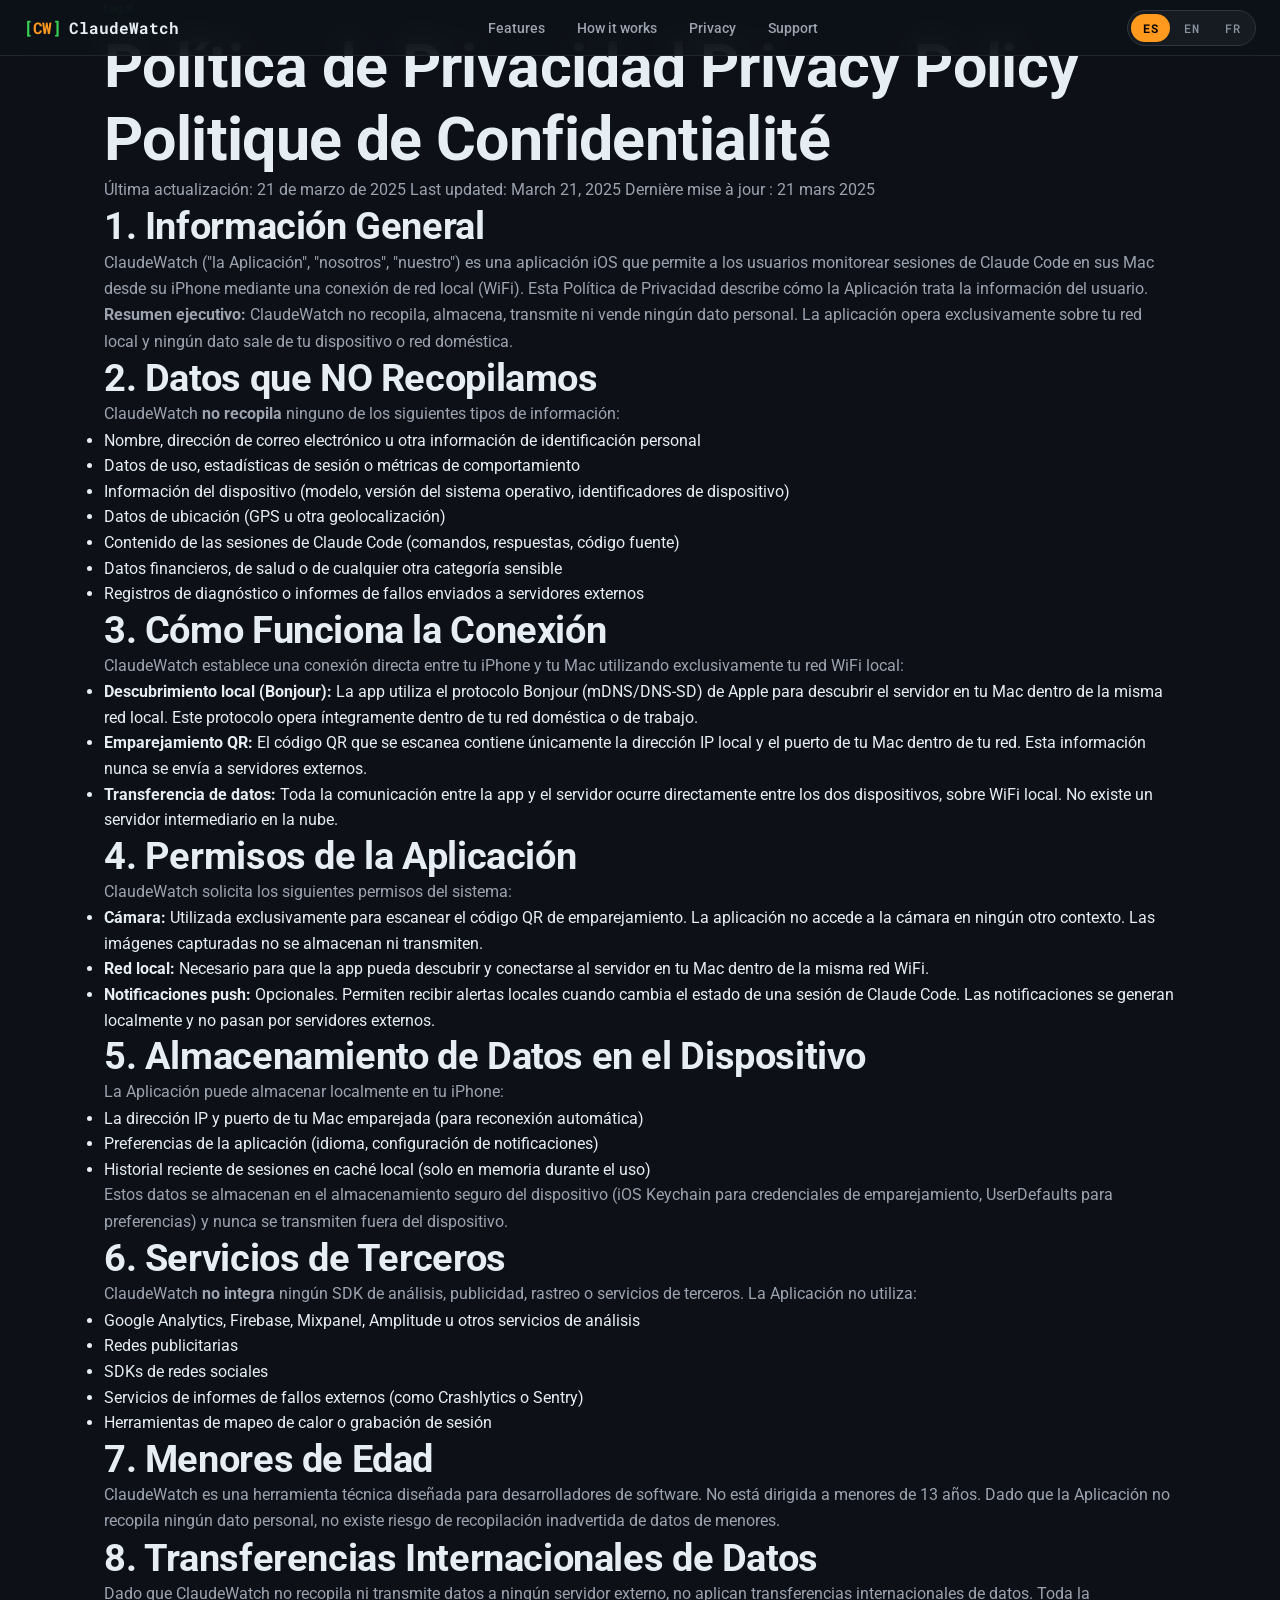
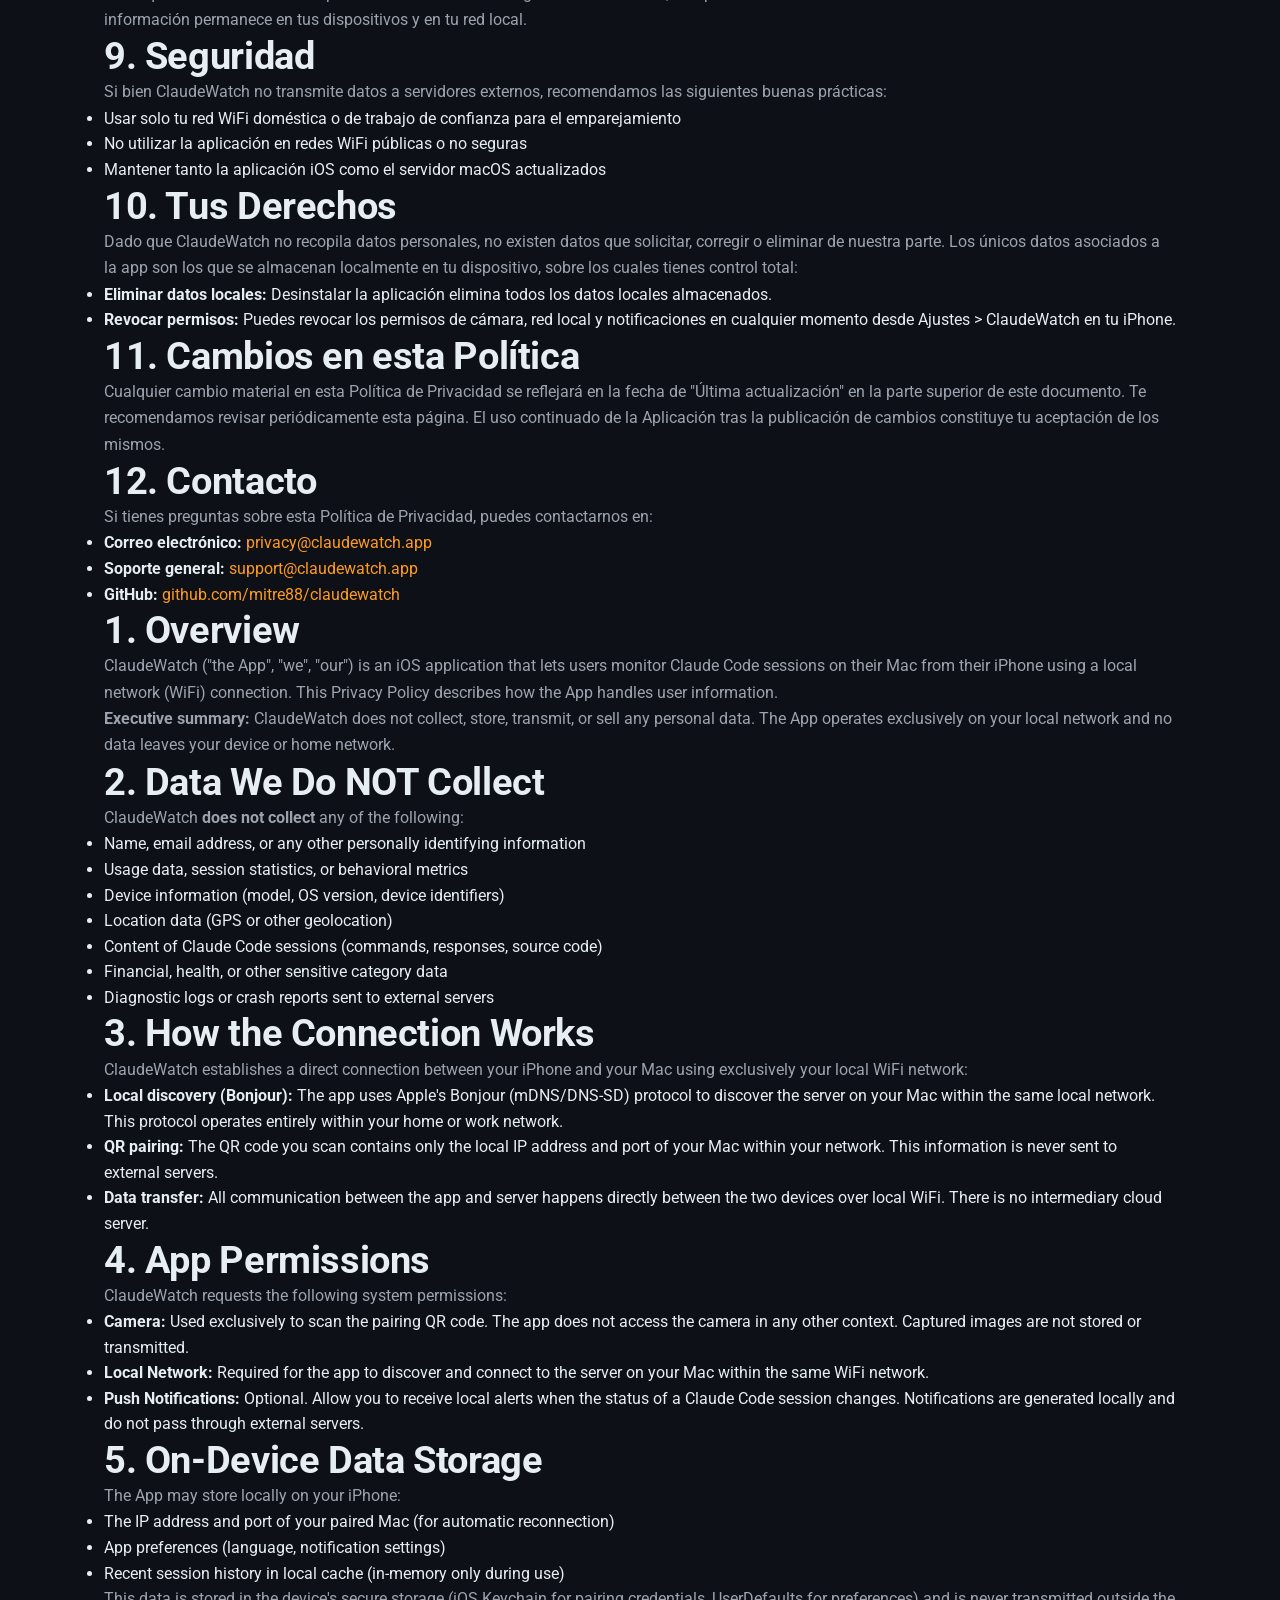
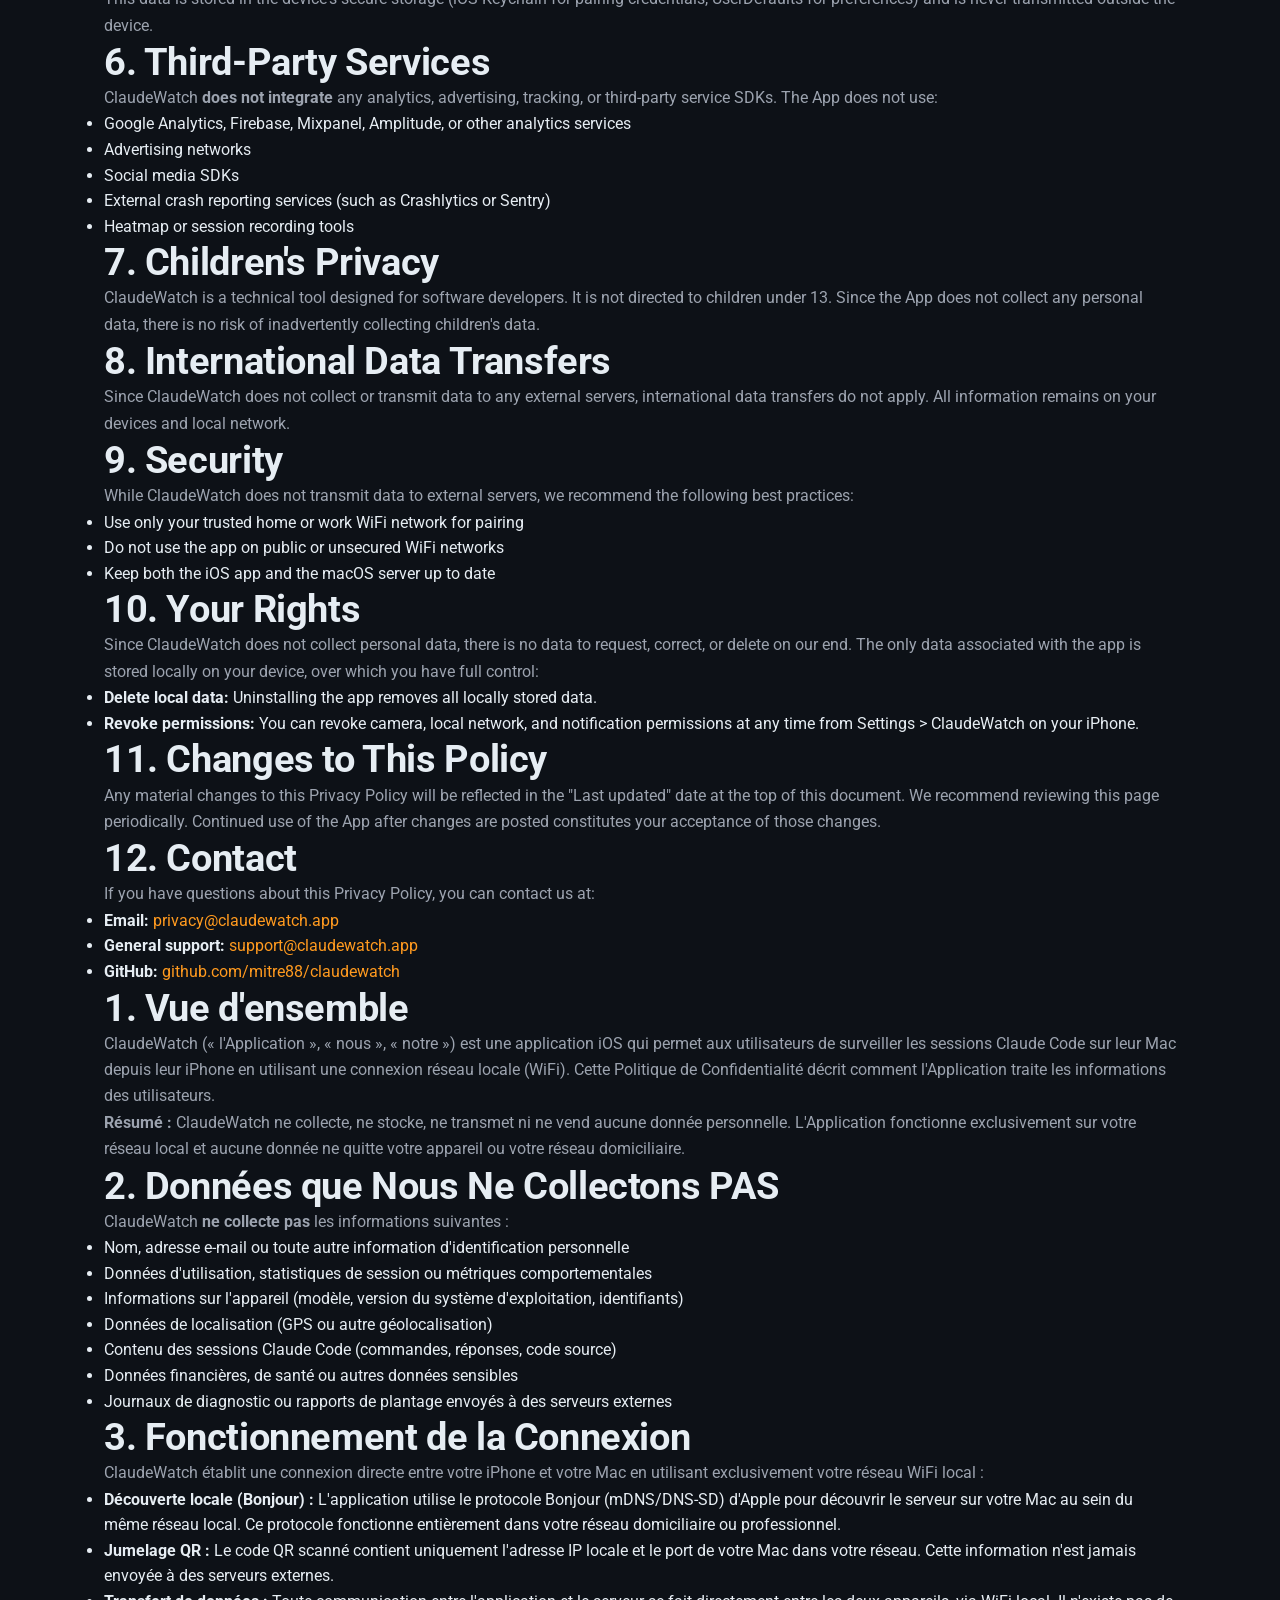
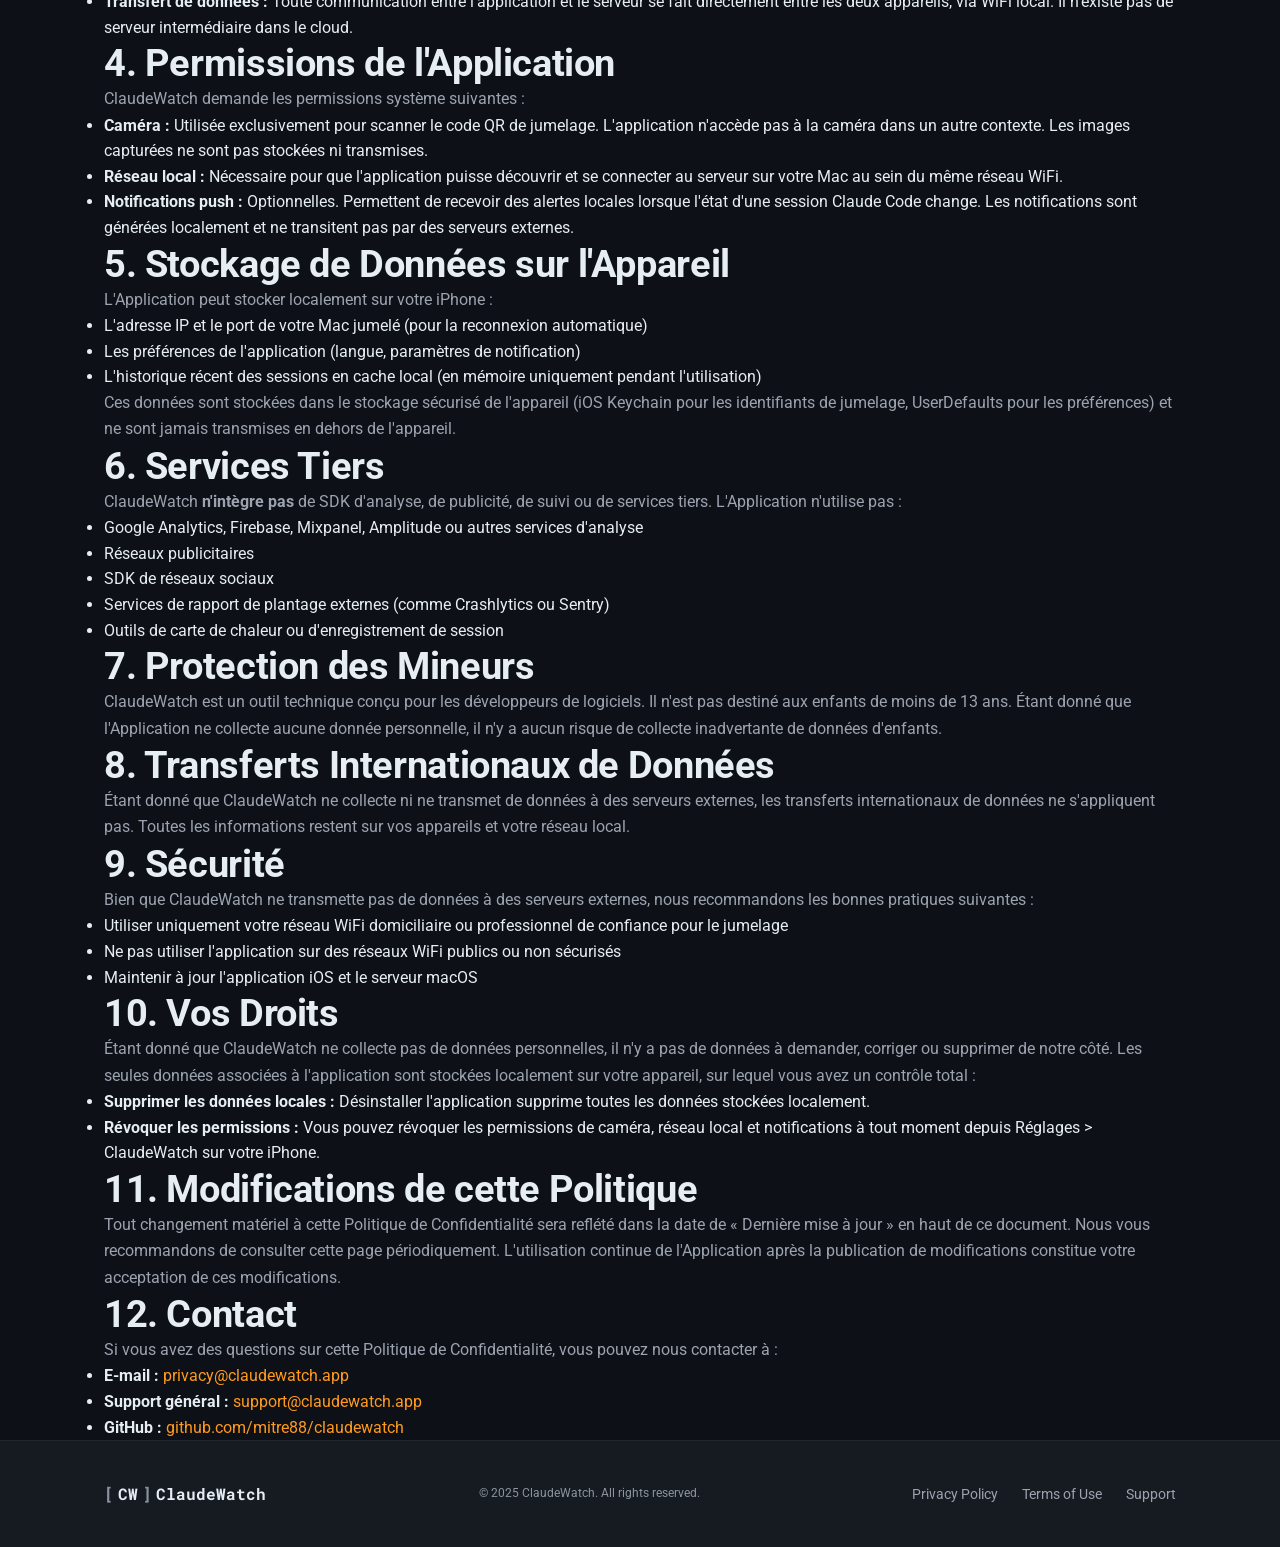
==== commit 1e4fe68f: "Update ClaudeWatch web app (exclude large files)" ====
--- a/privacy.html
+++ b/privacy.html
@@ -9,6 +9,8 @@
   <link rel="preconnect" href="https://fonts.gstatic.com" crossorigin>
   <link href="https://fonts.googleapis.com/css2?family=Roboto:wght@400;500;700&family=Roboto+Mono:wght@400;500;700&display=swap" rel="stylesheet">
   <link rel="stylesheet" href="style.css">
+  <script defer src="/_vercel/insights/script.js"></script>
+  <script defer src="/_vercel/speed-insights/script.js"></script>
 </head>
 <body>
 
--- a/style.css
+++ b/style.css
@@ -1,63 +1,55 @@
-/* ClaudeWatch — Terminal Aesthetic Stylesheet */
-/* Roboto + Roboto Mono | GitHub Dark palette */
-
+/* ClaudeWatch — Rebuilt stylesheet. Simple, reliable, no grid collapses. */
+
+/* ─── Variables ─────────────────────────────────────── */
 :root {
-  /* Colors */
-  --bg:          #0D1117;
-  --bg-card:     #161B22;
-  --bg-card-2:   #1C2128;
-  --border:      #30363D;
-  --border-dim:  #21262D;
-
-  --orange:      #FF9A1F;
-  --orange-dim:  rgba(255, 154, 31, 0.12);
-  --orange-glow: rgba(255, 154, 31, 0.25);
-  --green:       #39D353;
-  --green-dim:   rgba(57, 211, 83, 0.12);
-
-  --text:        #E6EDF3;
-  --text-sec:    #8B949E;
-  --text-dim:    #484F58;
-
-  /* Typography */
-  --font:        'Roboto', -apple-system, BlinkMacSystemFont, sans-serif;
-  --font-mono:   'Roboto Mono', 'SF Mono', 'Fira Code', Consolas, monospace;
-
-  /* Radii */
+  --bg:         #0D1117;
+  --bg-card:    #161B22;
+  --bg-card-2:  #1C2128;
+  --border:     #30363D;
+  --border-dim: #21262D;
+
+  --orange:     #FF9A1F;
+  --orange-dim: rgba(255, 154, 31, 0.12);
+  --orange-glow:rgba(255, 154, 31, 0.25);
+  --orange-glow-intense: rgba(255, 154, 31, 0.4);
+  --green:      #39D353;
+  --green-dim:  rgba(57, 211, 83, 0.12);
+  --green-glow: rgba(57, 211, 83, 0.3);
+
+  --text:       #E6EDF3;
+  --text-sec:   #9CA3AF;
+  --text-dim:   #8B949E;
+
+  --font:       'Roboto', sans-serif;
+  --font-mono:  'Roboto Mono', monospace;
+
   --r-sm: 6px;
   --r-md: 8px;
   --r-lg: 12px;
-
-  /* Transitions */
-  --t: 180ms cubic-bezier(0.4, 0, 0.2, 1);
-
-  /* Shadows */
-  --shadow-card: 0 1px 0 rgba(255,255,255,0.04), 0 4px 24px rgba(0,0,0,0.4);
-  --shadow-glow: 0 0 48px rgba(255,154,31,0.08);
-}
-
-/* Legacy variable aliases for inline styles in legal pages */
-:root {
-  --text-primary:   var(--text);
-  --text-secondary: var(--text-sec);
-  --text-tertiary:  var(--text-dim);
-  --bg-card-old:    var(--bg-card);
-  --accent:         var(--orange);
-  --font-mono-old:  var(--font-mono);
+  --r-xl: 20px;
+  --t: 200ms cubic-bezier(0.4, 0, 0.2, 1);
+
+  --shadow-sm: 0 2px 8px rgba(0,0,0,0.3);
+  --shadow-md: 0 1px 0 rgba(255,255,255,0.04), 0 4px 24px rgba(0,0,0,0.4);
+  --shadow-lg: 0 8px 32px rgba(0,0,0,0.5);
+
+  /* Legacy aliases for legal pages */
+  --text-primary:   #E6EDF3;
+  --text-secondary: #8B949E;
+  --text-tertiary:  #484F58;
+  --bg-card-old:    #161B22;
+  --accent:         #FF9A1F;
+  --font-mono-old:  'Roboto Mono', monospace;
 }
 
 /* ─── Reset ──────────────────────────────────────────── */
-
 *, *::before, *::after {
   box-sizing: border-box;
   margin: 0;
   padding: 0;
 }
 
-html {
-  scroll-behavior: smooth;
-  font-size: 16px;
-}
+html { scroll-behavior: smooth; font-size: 16px; }
 
 body {
   font-family: var(--font);
@@ -74,15 +66,13 @@
 code, pre, .mono { font-family: var(--font-mono); }
 
 /* ─── Typography ─────────────────────────────────────── */
-
 h1, h2, h3, h4 { font-weight: 700; line-height: 1.2; letter-spacing: -0.01em; }
 h1 { font-size: clamp(2.4rem, 5vw, 3.8rem); }
 h2 { font-size: clamp(1.8rem, 3.5vw, 2.4rem); }
-h3 { font-size: 1.15rem; font-weight: 600; }
-p  { color: var(--text-sec); }
+h3 { font-size: 1.1rem; font-weight: 600; }
+p  { color: var(--text-sec); line-height: 1.65; }
 
 /* ─── Layout ─────────────────────────────────────────── */
-
 .container {
   max-width: 1120px;
   margin: 0 auto;
@@ -90,11 +80,16 @@
 }
 
 .section { padding: 96px 0; }
+.divider {
+  height: 1px;
+  background: var(--border-dim);
+  margin: 0;
+}
 
 .section-header { margin-bottom: 56px; }
 .section-label {
   display: block;
-  font-size: 0.78rem;
+  font-size: 0.75rem;
   font-weight: 500;
   color: var(--green);
   margin-bottom: 12px;
@@ -108,18 +103,17 @@
   color: var(--text-sec);
 }
 
-/* ─── Terminal colours ───────────────────────────────── */
-.term-green  { color: var(--green);  }
+/* ─── Terminal colors ────────────────────────────────── */
+.term-green  { color: var(--green); }
 .term-orange { color: var(--orange); }
 .term-dim    { color: var(--text-dim); }
-.term-user   { color: var(--green); font-family: var(--font-mono); font-size: 0.82rem; }
+.term-user   { color: var(--green); font-family: var(--font-mono); font-size: 0.875rem; }
 .term-at     { color: var(--text-dim); font-family: var(--font-mono); }
-.term-path   { color: var(--orange); font-family: var(--font-mono); font-size: 0.82rem; }
+.term-path   { color: var(--orange); font-family: var(--font-mono); font-size: 0.875rem; }
 .term-dollar { color: var(--text-dim); font-family: var(--font-mono); margin: 0 4px; }
-.term-cmd    { color: var(--text); font-family: var(--font-mono); font-size: 0.82rem; flex: 1; }
+.term-cmd    { color: var(--text); font-family: var(--font-mono); font-size: 0.875rem; flex: 1; }
 .term-prompt { color: var(--text-dim); }
 
-/* Blinking cursor */
 .term-cursor {
   display: inline-block;
   width: 8px;
@@ -132,13 +126,12 @@
 @keyframes blink { 0%,100%{opacity:1} 50%{opacity:0} }
 
 /* ─── Terminal Window Component ──────────────────────── */
-
 .term-window {
   background: #0A0E13;
   border: 1px solid var(--border);
   border-radius: var(--r-lg);
   overflow: hidden;
-  box-shadow: var(--shadow-card);
+  box-shadow: var(--shadow-md);
 }
 
 .term-titlebar {
@@ -151,7 +144,7 @@
 }
 .term-titlebar-title {
   font-family: var(--font-mono);
-  font-size: 0.72rem;
+  font-size: 0.75rem;
   color: var(--text-dim);
   margin-left: 8px;
   flex: 1;
@@ -179,7 +172,7 @@
   gap: 0;
   min-height: 22px;
   font-family: var(--font-mono);
-  font-size: 0.82rem;
+  font-size: 0.875rem;
   line-height: 1.5;
 }
 
@@ -189,7 +182,6 @@
 }
 
 /* ─── Navigation ─────────────────────────────────────── */
-
 .nav {
   position: fixed;
   top: 0;
@@ -218,7 +210,6 @@
   text-decoration: none;
   font-family: var(--font-mono);
 }
-
 .nav-logo-icon {
   font-family: var(--font-mono);
   font-size: 1rem;
@@ -244,7 +235,6 @@
 
 .nav-right { display: flex; align-items: center; gap: 16px; }
 
-/* Language switcher */
 .lang-switcher {
   display: flex;
   align-items: center;
@@ -259,10 +249,10 @@
   border: none;
   cursor: pointer;
   font-family: var(--font-mono);
-  font-size: 0.72rem;
+  font-size: 0.75rem;
   font-weight: 500;
   color: var(--text-dim);
-  padding: 4px 10px;
+  padding: 6px 12px;
   border-radius: 16px;
   transition: all var(--t);
   letter-spacing: 0.04em;
@@ -275,7 +265,6 @@
 .lang-btn:hover:not(.active) { color: var(--text-sec); }
 
 /* ─── Hero ───────────────────────────────────────────── */
-
 .hero {
   min-height: 100vh;
   padding-top: 56px;
@@ -304,16 +293,31 @@
 }
 
 .hero-inner {
-  display: grid;
-  grid-template-columns: 1fr 1fr;
+  display: flex;
+  align-items: center;
   gap: 64px;
-  align-items: center;
   width: 100%;
   position: relative;
   z-index: 1;
 }
 
-.hero-content { display: flex; flex-direction: column; gap: 24px; }
+.hero-content {
+  flex: 1;
+  min-width: 0;
+  display: flex;
+  flex-direction: column;
+  gap: 24px;
+}
+
+.hero-visual {
+  flex-shrink: 0;
+  display: flex;
+  justify-content: center;
+  align-items: center;
+  position: relative;
+  height: 600px;
+  width: 360px;
+}
 
 .hero-badge {
   display: inline-flex;
@@ -321,9 +325,9 @@
   gap: 8px;
   background: var(--green-dim);
   border: 1px solid rgba(57, 211, 83, 0.2);
-  border-radius: 4px;
-  padding: 5px 12px;
-  font-size: 0.78rem;
+  border-radius: var(--r-sm);
+  padding: 7px 14px;
+  font-size: 0.75rem;
   color: var(--green);
   width: fit-content;
 }
@@ -336,7 +340,7 @@
 }
 @keyframes pulse-green {
   0%,100% { box-shadow: 0 0 0 0 rgba(57,211,83,0.6); }
-  50% { box-shadow: 0 0 0 5px rgba(57,211,83,0); }
+  50%      { box-shadow: 0 0 0 5px rgba(57,211,83,0); }
 }
 
 .hero-title { margin: 0; }
@@ -360,7 +364,6 @@
 }
 
 /* ─── Buttons ────────────────────────────────────────── */
-
 .btn-primary {
   display: inline-flex;
   align-items: center;
@@ -407,7 +410,7 @@
   transform: translateY(-1px);
 }
 .btn-secondary--sm {
-  font-size: 0.82rem;
+  font-size: 0.875rem;
   padding: 7px 16px;
 }
 
@@ -432,14 +435,9 @@
   color: var(--text);
 }
 
-/* ─── Term Window Variants ───────────────────────────── */
-
-.term-window--hero {
-  margin-top: 8px;
-}
-.term-window--hero .term-body {
-  gap: 2px;
-}
+/* ─── Hero Terminal ──────────────────────────────────── */
+.term-window--hero { margin-top: 8px; }
+.term-window--hero .term-body { gap: 2px; }
 .term-window--hero .term-line:first-child {
   display: flex;
   align-items: center;
@@ -452,8 +450,8 @@
   background: var(--bg-card);
   border: 1px solid var(--border);
   border-radius: var(--r-sm);
-  padding: 3px 10px;
-  font-size: 0.7rem;
+  padding: 5px 10px;
+  font-size: 0.75rem;
   color: var(--text-sec);
   cursor: pointer;
   transition: all var(--t);
@@ -465,15 +463,6 @@
 .copy-btn.copied { border-color: var(--green); color: var(--green); }
 
 /* ─── Phone Mockup ───────────────────────────────────── */
-
-.hero-visual {
-  display: flex;
-  justify-content: center;
-  align-items: center;
-  position: relative;
-  height: 600px;
-}
-
 .phone-device {
   position: relative;
   z-index: 2;
@@ -527,7 +516,7 @@
   border-radius: 50%;
   animation: pulse-green 2s ease-in-out infinite;
 }
-.phone-di-text { font-size: 0.62rem; color: var(--orange); font-weight: 600; }
+.phone-di-text { font-size: 0.65rem; color: var(--orange); font-weight: 600; }
 
 .phone-screen {
   flex: 1;
@@ -551,7 +540,7 @@
   border: 1px solid var(--border);
   border-radius: var(--r-md);
   padding: 8px 12px;
-  box-shadow: var(--shadow-card);
+  box-shadow: var(--shadow-md);
   z-index: 10;
   white-space: nowrap;
 }
@@ -575,7 +564,6 @@
 }
 
 /* ─── Stats Bar ──────────────────────────────────────── */
-
 .stats-bar {
   border-top: 1px solid var(--border-dim);
   border-bottom: 1px solid var(--border-dim);
@@ -602,7 +590,7 @@
   line-height: 1;
 }
 .stat-label {
-  font-size: 0.72rem;
+  font-size: 0.75rem;
   color: var(--text-dim);
   letter-spacing: 0.04em;
 }
@@ -611,26 +599,39 @@
   font-size: 1.2rem;
 }
 
-/* ─── Features Grid ──────────────────────────────────── */
+/* ─── Features — FLEXBOX (no grid) ──────────────────── */
+/*
+   Layout:
+   Row 1: featured card (spans ~66%) + first regular card (~33%)
+   Row 2: 3 regular cards (each ~33%)
+   Row 3: 2 regular cards remaining
+
+   Achieved with flex-wrap. The featured card gets explicit width.
+*/
 
 .features-grid {
-  display: grid;
-  grid-template-columns: repeat(3, 1fr);
+  display: flex;
+  flex-wrap: wrap;
   gap: 16px;
 }
 
+/* Every card shares the same base styles — explicit, no collapse */
 .feature-card {
-  background: var(--bg-card);
-  border: 1px solid var(--border-dim);
+  background: #161B22;
+  border: 1px solid #30363D;
   border-radius: var(--r-lg);
   padding: 24px;
-  transition: all var(--t);
+  display: flex;
+  flex-direction: column;
+  gap: 12px;
+  box-shadow: var(--shadow-sm);
+  transition: border-color var(--t), transform var(--t), box-shadow var(--t), background var(--t);
   position: relative;
   overflow: hidden;
-  display: flex;
-  flex-direction: column;
-  gap: 12px;
-}
+  /* Default: 3 per row */
+  width: calc(33.333% - 11px);
+}
+
 .feature-card::before {
   content: '';
   position: absolute;
@@ -641,15 +642,21 @@
   transition: opacity var(--t);
 }
 .feature-card:hover {
-  border-color: var(--border);
+  border-color: #484F58;
   transform: translateY(-2px);
-  box-shadow: var(--shadow-card);
-  background: var(--bg-card-2);
+  box-shadow: var(--shadow-md);
+  background: #1C2128;
 }
 .feature-card:hover::before { opacity: 1; }
 
+/* Featured card: takes ~66% of the row (2/3) */
+.feature-card--featured {
+  width: calc(66.666% - 8px);
+  background: linear-gradient(135deg, #161B22 0%, #1C2128 100%);
+}
+
 .feature-prompt {
-  font-size: 0.72rem;
+  font-size: 0.75rem;
   color: var(--green);
   font-weight: 500;
 }
@@ -668,29 +675,25 @@
 }
 
 .feature-card h3 { color: var(--text); font-size: 1rem; margin: 0; }
-.feature-card p  { font-size: 0.875rem; line-height: 1.65; margin: 0; }
-
-/* Featured card */
-.feature-card--featured {
-  grid-column: span 2;
-  background: linear-gradient(135deg, var(--bg-card) 0%, var(--bg-card-2) 100%);
-}
+.feature-card p  { font-size: 0.875rem; line-height: 1.65; margin: 0; color: var(--text-sec); }
+
 .feature-card-inner { display: flex; flex-direction: column; gap: 20px; }
 .feature-header { display: flex; flex-direction: column; gap: 8px; }
 
 .term-window--feature .term-body { gap: 2px; padding: 12px 16px; }
-.term-window--feature .term-line { font-size: 0.78rem; }
-
-/* ─── Screenshots Row ────────────────────────────────── */
-
+.term-window--feature .term-line { font-size: 0.75rem; }
+
+/* ─── Screenshots — FLEXBOX (no grid) ───────────────── */
 .screenshots-row {
-  display: grid;
-  grid-template-columns: repeat(4, 1fr);
+  display: flex;
+  flex-wrap: nowrap;
   gap: 24px;
-  align-items: start;
+  align-items: flex-start;
 }
 
 .screenshot-item {
+  flex: 1;
+  min-width: 0;
   display: flex;
   flex-direction: column;
   gap: 12px;
@@ -699,11 +702,12 @@
 .screenshot-frame {
   background: #0D0D0F;
   border-radius: 28px;
-  border: 2px solid rgba(255,255,255,0.08);
+  border: 2px solid rgba(255,255,255,0.15);
   overflow: hidden;
-  box-shadow: var(--shadow-card);
+  box-shadow: 0 4px 24px rgba(0,0,0,0.5);
   transition: transform var(--t), box-shadow var(--t);
   aspect-ratio: 9/19;
+  width: 100%;
 }
 .screenshot-frame:hover {
   transform: translateY(-4px);
@@ -714,34 +718,36 @@
   height: 100%;
   object-fit: cover;
   object-position: top;
+  display: block;
 }
 
 .screenshot-caption {
-  font-size: 0.72rem;
+  font-size: 0.75rem;
   color: var(--text-dim);
   text-align: center;
 }
 
-/* ─── How It Works ───────────────────────────────────── */
-
+/* ─── How It Works — FLEXBOX (no grid) ──────────────── */
 .steps-container {
-  display: grid;
-  grid-template-columns: repeat(3, 1fr);
-  gap: 48px;
+  display: flex;
+  flex-wrap: nowrap;
+  gap: 32px;
+  align-items: flex-start;
   position: relative;
 }
-.steps-container::before {
-  content: '';
-  position: absolute;
-  top: 22px;
-  left: calc(16.66% + 24px);
-  right: calc(16.66% + 24px);
-  height: 1px;
-  background: linear-gradient(90deg, var(--green) 0%, var(--orange) 50%, var(--border-dim) 100%);
-  opacity: 0.3;
-}
-
-.step { display: flex; flex-direction: column; gap: 16px; }
+
+.step {
+  flex: 1;
+  min-width: 0;
+  display: flex;
+  flex-direction: column;
+  gap: 16px;
+  background: #161B22;
+  border: 1px solid #30363D;
+  border-radius: var(--r-lg);
+  padding: 24px;
+  box-shadow: var(--shadow-sm);
+}
 
 .step-num {
   width: 44px;
@@ -755,379 +761,930 @@
   flex-shrink: 0;
 }
 .step-num .mono {
-  font-size: 0.88rem;
+  font-size: 0.875rem;
   font-weight: 700;
   color: var(--orange);
 }
 
 .step-body { display: flex; flex-direction: column; gap: 8px; }
 .step-prompt {
-  font-size: 0.88rem;
+  font-size: 0.875rem;
   color: var(--green);
   font-weight: 700;
 }
 .step-body h3 { color: var(--text); }
-.step-body p  { font-size: 0.875rem; }
+.step-body p  { font-size: 0.875rem; color: var(--text-sec); }
 
 .term-window--step .term-body { padding: 10px 14px; }
-.term-window--step .term-line { font-size: 0.78rem; flex-wrap: wrap; }
-
+.term-window--step .term-line { font-size: 0.75rem; flex-wrap: wrap; }
+
+/* QR mock */
+.step-visual {
+  display: flex;
+  align-items: center;
+  gap: 16px;
+  margin-top: 8px;
+}
 .qr-mock {
   width: 80px;
   height: 80px;
   background: #fff;
   border-radius: var(--r-sm);
   position: relative;
-  display: grid;
-  grid-template-columns: repeat(7, 1fr);
-  grid-template-rows: repeat(7, 1fr);
   padding: 8px;
-  gap: 2px;
   box-shadow: 0 0 24px rgba(57,211,83,0.2);
+  flex-shrink: 0;
 }
 .qr-corner {
   position: absolute;
-  width: 22px;
-  height: 22px;
+  width: 18px;
+  height: 18px;
   border: 3px solid #000;
 }
-.qr-corner--tl { top: 6px; left: 6px; border-right: none; border-bottom: none; }
-.qr-corner--tr { top: 6px; right: 6px; border-left: none; border-bottom: none; }
-.qr-corner--bl { bottom: 6px; left: 6px; border-right: none; border-top: none; }
+.qr-corner--tl { top: 8px; left: 8px; border-right: none; border-bottom: none; }
+.qr-corner--tr { top: 8px; right: 8px; border-left: none; border-bottom: none; }
+.qr-corner--bl { bottom: 8px; left: 8px; border-right: none; border-top: none; }
 .qr-dots {
   position: absolute;
-  inset: 14px;
-  background: repeating-linear-gradient(
+  inset: 28px;
+  background-image: repeating-linear-gradient(
     0deg,
-    #000 0px, #000 4px,
-    transparent 4px, transparent 8px
+    transparent,
+    transparent 4px,
+    rgba(0,0,0,0.15) 4px,
+    rgba(0,0,0,0.15) 5px
   ),
   repeating-linear-gradient(
     90deg,
-    #000 0px, #000 4px,
-    transparent 4px, transparent 8px
+    transparent,
+    transparent 4px,
+    rgba(0,0,0,0.15) 4px,
+    rgba(0,0,0,0.15) 5px
   );
-  opacity: 0.3;
-}
-
-.step-visual {
-  display: flex;
-  align-items: center;
-  gap: 16px;
-  margin-top: 8px;
 }
 .step-visual-label {
   display: flex;
   flex-direction: column;
-  gap: 2px;
-}
-
+  gap: 4px;
+}
+
+/* Step status items */
 .step-status {
   display: flex;
   flex-direction: column;
   gap: 8px;
   margin-top: 8px;
-  background: var(--bg-card);
-  border: 1px solid var(--border-dim);
+  background: #0A0E13;
+  border: 1px solid var(--border);
   border-radius: var(--r-md);
-  padding: 12px 16px;
+  padding: 12px 14px;
 }
 .status-row {
   display: flex;
   align-items: center;
-  gap: 10px;
+  gap: 8px;
 }
 .status-dot {
-  width: 7px;
-  height: 7px;
+  width: 8px;
+  height: 8px;
   border-radius: 50%;
   flex-shrink: 0;
 }
-.status-dot--green  { background: var(--green);  animation: pulse-green 2s ease-in-out infinite; }
-.status-dot--orange { background: var(--orange); animation: pulse-orange 2s ease-in-out infinite; }
+.status-dot--green  { background: var(--green); }
+.status-dot--orange { background: var(--orange); }
 .status-dot--dim    { background: var(--text-dim); }
 
-@keyframes pulse-orange {
-  0%,100% { box-shadow: 0 0 0 0 rgba(255,154,31,0.6); }
-  50% { box-shadow: 0 0 0 4px rgba(255,154,31,0); }
-}
-
-/* ─── Privacy Terminal ───────────────────────────────── */
-
-.privacy-terminal .term-window {
-  max-width: 860px;
-  margin: 0 auto;
-}
-
-.term-body--privacy {
+/* ─── Privacy Terminal Section ───────────────────────── */
+.privacy-terminal { max-width: 720px; margin: 0 auto; }
+
+.term-body--privacy { padding: 32px; }
+
+.priv-header {
+  margin-bottom: 24px;
+}
+.priv-header h2 { color: var(--text); margin-bottom: 8px; }
+.priv-header p  { color: var(--text-sec); }
+
+.priv-checks {
   display: flex;
   flex-direction: column;
-  gap: 32px;
-  padding: 32px 40px;
-}
-
-.priv-header { display: flex; flex-direction: column; gap: 8px; }
-.priv-header h2 { font-size: 1.8rem; }
-.priv-header p { font-size: 0.95rem; }
-
-.priv-checks {
-  display: grid;
-  grid-template-columns: repeat(2, 1fr);
-  gap: 12px 32px;
-}
-
+  gap: 10px;
+  margin-bottom: 24px;
+}
 .priv-line {
   display: flex;
-  align-items: baseline;
-  gap: 10px;
-  font-size: 0.82rem;
+  align-items: flex-start;
+  gap: 12px;
+  font-size: 0.875rem;
 }
 .priv-key {
   color: var(--green);
+  font-size: 0.875rem;
+  min-width: 180px;
+  flex-shrink: 0;
+}
+.priv-val { color: var(--text-sec); }
+
+.priv-footer { padding-top: 8px; }
+
+/* ─── Pricing ────────────────────────────────────────── */
+.pricing-grid {
+  display: flex;
+  flex-wrap: nowrap;
+  gap: 24px;
+  align-items: stretch;
+  justify-content: center;
+}
+
+.pricing-card {
+  flex: 1;
+  max-width: 340px;
+  background: var(--bg-card);
+  border: 1px solid var(--border);
+  border-radius: var(--r-lg);
+  padding: 32px 28px;
+  display: flex;
+  flex-direction: column;
+  gap: 24px;
+  position: relative;
+  transition: border-color var(--t), transform var(--t), box-shadow var(--t);
+}
+
+.pricing-card:hover {
+  border-color: var(--text-dim);
+  transform: translateY(-4px);
+  box-shadow: 0 8px 32px rgba(0, 0, 0, 0.4);
+}
+
+.pricing-card--featured {
+  background: linear-gradient(135deg, #161B22 0%, #1C2128 100%);
+  border-color: var(--orange);
+  box-shadow: 0 0 24px var(--orange-glow), 0 4px 24px rgba(0, 0, 0, 0.4);
+  transform: scale(1.04);
+  z-index: 2;
+}
+
+.pricing-card--featured:hover {
+  border-color: var(--orange);
+  transform: scale(1.06) translateY(-4px);
+  box-shadow: 0 0 36px var(--orange-glow), 0 12px 40px rgba(0, 0, 0, 0.5);
+}
+
+.pricing-badge {
+  position: absolute;
+  top: -12px;
+  left: 50%;
+  transform: translateX(-50%);
+  background: var(--orange);
+  color: #000;
+  font-family: var(--font-mono);
   font-size: 0.75rem;
-  min-width: 150px;
+  font-weight: 700;
+  padding: 4px 14px;
+  border-radius: 20px;
+  letter-spacing: 0.04em;
+  text-transform: uppercase;
+  white-space: nowrap;
+}
+
+.pricing-badge--secondary {
+  background: var(--green);
+}
+
+.pricing-card-header {
+  display: flex;
+  flex-direction: column;
+  gap: 8px;
+  text-align: center;
+}
+
+.pricing-plan-name {
+  font-size: 1.1rem;
+  font-weight: 600;
+  color: var(--text);
+}
+
+.pricing-price {
+  display: flex;
+  align-items: baseline;
+  justify-content: center;
+  gap: 2px;
+}
+
+.pricing-amount {
+  font-family: var(--font-mono);
+  font-size: 2.2rem;
+  font-weight: 700;
+  color: var(--text);
+  line-height: 1;
+}
+
+.pricing-period {
+  font-family: var(--font-mono);
+  font-size: 0.9rem;
+  color: var(--text-sec);
   font-weight: 500;
 }
-.priv-val { color: var(--text-sec); }
-.priv-footer { padding-top: 8px; border-top: 1px solid var(--border-dim); }
-
-/* ─── Divider ────────────────────────────────────────── */
-
-.divider {
-  height: 1px;
-  background: var(--border-dim);
+
+.pricing-subtext {
+  font-size: 0.875rem;
+  color: var(--text-sec);
+  text-align: center;
+  margin: 0;
+}
+
+.pricing-features {
+  list-style: none;
+  display: flex;
+  flex-direction: column;
+  gap: 10px;
+  flex: 1;
+}
+
+.pricing-features li {
+  display: flex;
+  align-items: center;
+  gap: 10px;
+  font-size: 0.875rem;
+  color: var(--text-sec);
+}
+
+.pricing-btn {
+  width: 100%;
+  justify-content: center;
+  text-align: center;
+  margin-top: auto;
+}
+
+.pricing-disclaimer {
+  text-align: center;
+  font-size: 0.75rem;
+  color: var(--text-dim);
+  margin-top: 32px;
+}
+
+/* ─── Get the App Section ────────────────────────────── */
+@keyframes floatQR {
+  0%, 100% { transform: translateY(0px); }
+  50%       { transform: translateY(-10px); }
+}
+
+@keyframes glowPulse {
+  0%, 100% { opacity: 0.45; transform: scale(1); }
+  50%       { opacity: 0.7;  transform: scale(1.06); }
+}
+
+.get-app-section {
+  padding: 96px 0;
+  position: relative;
+  overflow: hidden;
+}
+
+.get-app-section::before {
+  content: '';
+  position: absolute;
+  top: 0; left: 0; right: 0; bottom: 0;
+  background:
+    radial-gradient(ellipse 55% 45% at 75% 55%, rgba(255,154,31,0.05) 0%, transparent 65%),
+    radial-gradient(ellipse 40% 35% at 20% 40%, rgba(57,211,83,0.03) 0%, transparent 65%);
+  pointer-events: none;
+}
+
+.get-app-inner {
+  display: flex;
+  align-items: center;
+  gap: 80px;
+}
+
+/* ── Left: copy ── */
+.get-app-copy {
+  flex: 1;
+  max-width: 520px;
+}
+
+.get-app-heading {
+  font-size: clamp(2rem, 3.5vw, 2.8rem);
+  font-weight: 700;
+  color: var(--text);
+  line-height: 1.15;
+  letter-spacing: -0.02em;
+  margin: 12px 0 20px;
+}
+
+.get-app-heading-accent {
+  color: var(--orange);
+}
+
+.get-app-subtext {
+  font-size: 1.05rem;
+  color: var(--text-sec);
+  line-height: 1.65;
+  margin-bottom: 40px;
+  max-width: 440px;
+}
+
+.get-app-steps {
+  display: flex;
+  flex-direction: column;
+  gap: 16px;
+  margin-bottom: 40px;
+}
+
+.get-app-step {
+  display: flex;
+  align-items: center;
+  gap: 16px;
+}
+
+.get-app-step-num {
+  font-size: 0.75rem;
+  font-weight: 700;
+  color: var(--orange);
+  letter-spacing: 0.04em;
+  min-width: 24px;
+  opacity: 0.8;
+}
+
+.get-app-step-text {
+  font-size: 0.95rem;
+  color: var(--text-sec);
+  line-height: 1.5;
+}
+
+.get-app-store-btn {
+  display: inline-flex;
+  align-items: center;
+  gap: 10px;
+  font-size: 1rem;
+}
+
+/* ── Right: QR card ── */
+.get-app-qr-wrap {
+  flex-shrink: 0;
+  position: relative;
+}
+
+.get-app-qr-card {
+  position: relative;
+  background: var(--bg-card);
+  border: 1px solid var(--border);
+  border-radius: 20px;
+  padding: 0;
+  overflow: hidden;
+  animation: floatQR 5s ease-in-out infinite;
+  box-shadow:
+    0 0 0 1px rgba(255,154,31,0.08),
+    0 8px 32px rgba(0,0,0,0.4),
+    0 32px 64px rgba(0,0,0,0.25);
+  transition: border-color var(--t), box-shadow var(--t);
+}
+
+.get-app-qr-card:hover {
+  border-color: rgba(255,154,31,0.35);
+  box-shadow:
+    0 0 0 1px rgba(255,154,31,0.2),
+    0 0 40px rgba(255,154,31,0.12),
+    0 8px 32px rgba(0,0,0,0.4),
+    0 32px 64px rgba(0,0,0,0.25);
+}
+
+.get-app-qr-glow {
+  position: absolute;
+  bottom: -40px;
+  left: 50%;
+  transform: translateX(-50%);
+  width: 200px;
+  height: 200px;
+  background: radial-gradient(circle, rgba(255,154,31,0.22) 0%, transparent 70%);
+  pointer-events: none;
+  animation: glowPulse 4s ease-in-out infinite;
+  z-index: 0;
+}
+
+.get-app-qr-header {
+  display: flex;
+  align-items: center;
+  justify-content: space-between;
+  padding: 14px 20px;
+  background: var(--bg-card-2);
+  border-bottom: 1px solid var(--border-dim);
+  position: relative;
+  z-index: 1;
+}
+
+.get-app-qr-dots {
+  display: flex;
+  align-items: center;
+  gap: 6px;
+}
+
+.get-app-qr-dots span {
+  width: 11px;
+  height: 11px;
+  border-radius: 50%;
+}
+
+.get-app-qr-dots .dot-r { background: #FF5F57; }
+.get-app-qr-dots .dot-y { background: #FEBC2E; }
+.get-app-qr-dots .dot-g { background: #28C840; }
+
+.get-app-qr-eyebrow {
+  font-size: 0.7rem;
+  color: var(--green);
+  letter-spacing: 0.04em;
+  opacity: 0.85;
+}
+
+.get-app-qr-link {
+  display: block;
+  position: relative;
+  z-index: 1;
+}
+
+.get-app-qr-frame {
+  padding: 24px;
+  background: var(--bg-card);
+}
+
+.get-app-qr-svg {
+  width: 240px;
+  height: 240px;
+  display: block;
+  border-radius: 6px;
+}
+
+.get-app-qr-label {
+  font-size: 0.7rem;
+  color: var(--text-dim);
+  letter-spacing: 0.06em;
+  text-align: center;
+  padding: 12px 24px 16px;
+  position: relative;
+  z-index: 1;
+  background: var(--bg-card-2);
+  border-top: 1px solid var(--border-dim);
+  margin: 0;
+}
+
+@media (max-width: 900px) {
+  .get-app-inner {
+    flex-direction: column;
+    gap: 56px;
+    text-align: center;
+  }
+
+  .get-app-copy {
+    max-width: 100%;
+  }
+
+  .get-app-subtext {
+    max-width: 100%;
+    margin-left: auto;
+    margin-right: auto;
+  }
+
+  .get-app-heading br { display: none; }
+
+  .get-app-step {
+    justify-content: center;
+  }
+
+  .get-app-store-btn {
+    margin: 0 auto;
+  }
+
+  .get-app-qr-svg {
+    width: 200px;
+    height: 200px;
+  }
 }
 
 /* ─── Footer ─────────────────────────────────────────── */
-
 .footer {
   border-top: 1px solid var(--border-dim);
   padding: 40px 0;
-  background: #0A0E13;
-}
-
+  background: var(--bg-card);
+}
 .footer-inner {
-  display: grid;
-  grid-template-columns: 1fr auto 1fr;
-  align-items: center;
+  display: flex;
+  align-items: center;
+  justify-content: space-between;
+  flex-wrap: wrap;
   gap: 24px;
 }
-
 .footer-left {
   display: flex;
   flex-direction: column;
   gap: 4px;
 }
-
 .footer-brand {
+  font-weight: 700;
+  color: var(--text);
+  font-size: 1rem;
+  text-decoration: none;
   font-family: var(--font-mono);
-  font-weight: 700;
-  font-size: 0.95rem;
-  color: var(--text);
-  text-decoration: none;
-  display: flex;
+  display: inline-flex;
   align-items: center;
   gap: 4px;
 }
-
 .footer-tagline {
-  font-size: 0.72rem;
+  font-size: 0.75rem;
   color: var(--text-dim);
 }
-
-.footer-center { text-align: center; }
 .footer-copy {
   font-size: 0.75rem;
   color: var(--text-dim);
 }
-
-.footer-right { display: flex; justify-content: flex-end; }
-.footer-links { display: flex; align-items: center; gap: 20px; flex-wrap: wrap; }
+.footer-links {
+  display: flex;
+  align-items: center;
+  gap: 24px;
+  flex-wrap: wrap;
+}
 .footer-links a {
-  font-size: 0.82rem;
-  color: var(--text-dim);
+  font-size: 0.875rem;
+  color: var(--text-sec);
   transition: color var(--t);
-  font-family: var(--font-mono);
-}
-.footer-links a:hover { color: var(--text-sec); }
-
-/* ─── Legal Pages ────────────────────────────────────── */
-
-.legal-hero {
-  padding: 112px 0 56px;
-  border-bottom: 1px solid var(--border-dim);
-  background: var(--bg-card);
-}
-.legal-hero h1 { font-size: clamp(1.8rem, 4vw, 2.8rem); margin-bottom: 12px; }
-.legal-date { font-size: 0.85rem; color: var(--text-dim); font-family: var(--font-mono); }
-
-.legal-body { padding: 64px 0; }
-.legal-content { max-width: 720px; }
-.legal-content h2 {
-  font-size: 1.15rem;
-  margin-top: 40px;
-  margin-bottom: 12px;
-  color: var(--text);
-  padding-top: 40px;
-  border-top: 1px solid var(--border-dim);
-}
-.legal-content h2:first-of-type { margin-top: 0; padding-top: 0; border-top: none; }
-.legal-content p { font-size: 0.92rem; line-height: 1.75; margin-bottom: 14px; }
-.legal-content ul, .legal-content ol { margin: 0 0 14px 20px; color: var(--text-sec); }
-.legal-content li { font-size: 0.92rem; line-height: 1.75; margin-bottom: 6px; }
-.legal-content strong { color: var(--text); font-weight: 600; }
-.legal-content a { text-decoration: underline; text-underline-offset: 3px; }
-.legal-content code {
-  background: var(--bg-card);
-  border: 1px solid var(--border-dim);
-  border-radius: 4px;
-  padding: 1px 6px;
-  font-size: 0.85em;
-  color: var(--orange);
-}
-
-/* ─── Support Page ───────────────────────────────────── */
-
-.faq-list { max-width: 720px; margin-top: 40px; }
-.faq-item { border-bottom: 1px solid var(--border-dim); }
-.faq-question {
+}
+.footer-links a:hover { color: var(--text); }
+
+/* ─── Scroll Reveal — additive only, never hides content ── */
+/* Cards always visible. JS adds .reveal-ready to opt into animation. */
+.reveal-ready {
+  opacity: 0;
+  transform: translateY(30px);
+  transition: opacity 600ms ease-out, transform 600ms ease-out;
+}
+.reveal-ready.revealed {
+  opacity: 1;
+  transform: translateY(0);
+}
+
+/* Staggered reveal delays */
+.reveal-ready[data-delay="1"] { transition-delay: 100ms; }
+.reveal-ready[data-delay="2"] { transition-delay: 200ms; }
+.reveal-ready[data-delay="3"] { transition-delay: 300ms; }
+.reveal-ready[data-delay="4"] { transition-delay: 400ms; }
+.reveal-ready[data-delay="5"] { transition-delay: 500ms; }
+.reveal-ready[data-delay="6"] { transition-delay: 600ms; }
+
+/* ─── Floating Particles Background ─────────────────────── */
+.particles-container {
+  position: fixed;
+  top: 0;
+  left: 0;
   width: 100%;
-  background: none;
-  border: none;
-  cursor: pointer;
-  padding: 18px 0;
-  display: flex;
-  align-items: center;
-  justify-content: space-between;
-  font-family: var(--font);
-  font-size: 0.95rem;
-  font-weight: 600;
-  color: var(--text);
-  text-align: left;
-  gap: 16px;
-  transition: color var(--t);
-}
-.faq-question:hover { color: var(--orange); }
-.faq-chevron { color: var(--text-dim); transition: transform var(--t); font-size: 0.9rem; flex-shrink: 0; }
-.faq-item.open .faq-chevron { transform: rotate(180deg); color: var(--orange); }
-.faq-answer {
-  display: none;
-  padding-bottom: 18px;
-  font-size: 0.875rem;
-  line-height: 1.75;
-  color: var(--text-sec);
-}
-.faq-item.open .faq-answer { display: block; }
-
-.troubleshoot-grid { display: grid; grid-template-columns: repeat(2, 1fr); gap: 16px; margin-top: 24px; }
-.troubleshoot-card {
-  background: var(--bg-card);
-  border: 1px solid var(--border-dim);
-  border-radius: var(--r-md);
-  padding: 20px;
-}
-.troubleshoot-card h4 { color: var(--text); margin-bottom: 12px; font-size: 0.875rem; }
-.steps-list { list-style: none; padding: 0; margin: 0; }
-.steps-list li {
-  font-size: 0.82rem;
-  color: var(--text-sec);
-  padding: 4px 0;
-  display: flex;
-  align-items: flex-start;
-  gap: 8px;
-  line-height: 1.5;
-}
-.steps-list li::before {
-  content: attr(data-step);
-  min-width: 18px;
-  height: 18px;
-  background: var(--orange-dim);
-  color: var(--orange);
-  border-radius: 3px;
-  font-size: 0.65rem;
-  font-weight: 700;
-  font-family: var(--font-mono);
-  display: flex;
-  align-items: center;
-  justify-content: center;
-  flex-shrink: 0;
-  margin-top: 2px;
-}
-
-.contact-card {
-  background: var(--bg-card);
-  border: 1px solid var(--border-dim);
+  height: 100%;
+  pointer-events: none;
+  z-index: 0;
+  overflow: hidden;
+}
+
+.particle {
+  position: absolute;
+  width: 4px;
+  height: 4px;
+  border-radius: 50%;
+  opacity: 0.3;
+  animation: float-particle 20s infinite ease-in-out;
+}
+
+.particle--green {
+  background: var(--green);
+  box-shadow: 0 0 10px var(--green-glow);
+}
+
+.particle--orange {
+  background: var(--orange);
+  box-shadow: 0 0 10px var(--orange-glow);
+}
+
+@keyframes float-particle {
+  0%, 100% {
+    transform: translateY(100vh) translateX(0) scale(0);
+    opacity: 0;
+  }
+  10% {
+    opacity: 0.3;
+    transform: translateY(90vh) translateX(10px) scale(1);
+  }
+  50% {
+    opacity: 0.5;
+    transform: translateY(50vh) translateX(-20px) scale(1.2);
+  }
+  90% {
+    opacity: 0.3;
+    transform: translateY(10vh) translateX(30px) scale(1);
+  }
+  100% {
+    transform: translateY(-10vh) translateX(0) scale(0);
+    opacity: 0;
+  }
+}
+
+/* ─── Enhanced Card Glow Effects ─────────────────────────── */
+.feature-card::after {
+  content: '';
+  position: absolute;
+  inset: -1px;
   border-radius: var(--r-lg);
-  padding: 32px;
-  max-width: 560px;
-  margin-top: 40px;
-  display: flex;
-  align-items: center;
-  gap: 24px;
-}
-.contact-icon { font-size: 2rem; flex-shrink: 0; }
-
-/* ─── Utility ────────────────────────────────────────── */
-
-.text-accent   { color: var(--orange); }
-.text-green    { color: var(--green); }
-.text-dim      { color: var(--text-dim); }
-.mt-4  { margin-top: 16px; }
-.mt-8  { margin-top: 32px; }
-.mt-12 { margin-top: 48px; }
-.hidden { display: none !important; }
+  padding: 1px;
+  background: linear-gradient(135deg, transparent 40%, var(--orange-glow) 50%, transparent 60%);
+  -webkit-mask: linear-gradient(#fff 0 0) content-box, linear-gradient(#fff 0 0);
+  mask: linear-gradient(#fff 0 0) content-box, linear-gradient(#fff 0 0);
+  -webkit-mask-composite: xor;
+  mask-composite: exclude;
+  opacity: 0;
+  transition: opacity 400ms ease;
+  pointer-events: none;
+}
+
+.feature-card:hover::after {
+  opacity: 1;
+}
+
+.feature-card:hover {
+  border-color: rgba(255, 154, 31, 0.3);
+  box-shadow: 0 0 30px rgba(255, 154, 31, 0.1), 0 8px 32px rgba(0, 0, 0, 0.4);
+}
+
+/* ─── Hero Badge Animation ──────────────────────────────── */
+.hero-badge {
+  animation: badge-pulse 3s ease-in-out infinite;
+}
+
+@keyframes badge-pulse {
+  0%, 100% {
+    box-shadow: 0 0 0 0 rgba(57, 211, 83, 0.3);
+  }
+  50% {
+    box-shadow: 0 0 0 8px rgba(57, 211, 83, 0);
+  }
+}
+
+/* ─── Phone Device Animation ─────────────────────────────── */
+.phone-device {
+  animation: phone-float 6s ease-in-out infinite;
+}
+
+@keyframes phone-float {
+  0%, 100% {
+    transform: translateY(0);
+  }
+  50% {
+    transform: translateY(-12px);
+  }
+}
+
+.phone-device--secondary {
+  animation: phone-float-secondary 6s ease-in-out infinite;
+  animation-delay: -3s;
+}
+
+@keyframes phone-float-secondary {
+  0%, 100% {
+    transform: scale(0.88) rotate(4deg) translateY(0);
+  }
+  50% {
+    transform: scale(0.88) rotate(4deg) translateY(-8px);
+  }
+}
+
+/* ─── Button Hover Glow ───────────────────────────────────── */
+.btn-primary {
+  position: relative;
+  overflow: hidden;
+}
+
+.btn-primary::before {
+  content: '';
+  position: absolute;
+  top: 50%;
+  left: 50%;
+  width: 0;
+  height: 0;
+  background: rgba(255, 255, 255, 0.2);
+  border-radius: 50%;
+  transform: translate(-50%, -50%);
+  transition: width 400ms ease, height 400ms ease;
+}
+
+.btn-primary:hover::before {
+  width: 300px;
+  height: 300px;
+}
+
+/* ─── Pricing Card Enhanced Glow ───────────────────────────── */
+.pricing-card--featured::before {
+  content: '';
+  position: absolute;
+  inset: -2px;
+  border-radius: calc(var(--r-lg) + 2px);
+  background: linear-gradient(135deg, var(--orange), var(--orange-glow), var(--orange));
+  z-index: -1;
+  animation: pricing-glow 3s ease-in-out infinite;
+}
+
+@keyframes pricing-glow {
+  0%, 100% {
+    opacity: 0.5;
+    filter: blur(8px);
+  }
+  50% {
+    opacity: 0.8;
+    filter: blur(12px);
+  }
+}
+
+/* ─── Section Headers Animation ───────────────────────────── */
+.section-header .section-label {
+  animation: label-glow 2s ease-in-out infinite;
+}
+
+@keyframes label-glow {
+  0%, 100% {
+    text-shadow: 0 0 0 transparent;
+  }
+  50% {
+    text-shadow: 0 0 8px var(--green-glow);
+  }
+}
+
+/* ─── Stats Bar Hover Effect ─────────────────────────────── */
+.stat-item {
+  transition: transform 200ms ease;
+}
+
+.stat-item:hover {
+  transform: scale(1.05);
+}
+
+.stat-num {
+  transition: text-shadow 200ms ease;
+}
+
+.stat-item:hover .stat-num {
+  text-shadow: 0 0 12px currentColor;
+}
+
+/* ─── Screenshot Hover Zoom ─────────────────────────────── */
+.screenshot-frame img {
+  transition: transform 400ms ease;
+}
+
+.screenshot-frame:hover img {
+  transform: scale(1.05);
+}
+
+/* ─── Terminal Typing Cursor Enhanced ─────────────────────── */
+.term-cursor {
+  box-shadow: 0 0 8px var(--green-glow);
+}
+
+/* ─── Pricing Badge Pulse ─────────────────────────────── */
+.pricing-badge {
+  animation: badge-bounce 2s ease-in-out infinite;
+}
+
+@keyframes badge-bounce {
+  0%, 100% {
+    transform: translateX(-50%) translateY(0);
+  }
+  50% {
+    transform: translateX(-50%) translateY(-3px);
+  }
+}
+
+/* ─── Footer Link Hover ───────────────────────────────────── */
+.footer-links a {
+  position: relative;
+}
+
+.footer-links a::after {
+  content: '';
+  position: absolute;
+  bottom: -2px;
+  left: 0;
+  width: 0;
+  height: 1px;
+  background: var(--orange);
+  transition: width 200ms ease;
+}
+
+.footer-links a:hover::after {
+  width: 100%;
+}
 
 /* ─── Responsive ─────────────────────────────────────── */
 
 @media (max-width: 1024px) {
-  .screenshots-row { grid-template-columns: repeat(2, 1fr); }
-  .phone-device--secondary { display: none; }
-  .phone-badge--top, .phone-badge--bottom { display: none; }
-}
-
-@media (max-width: 900px) {
-  .hero-inner { grid-template-columns: 1fr; gap: 48px; text-align: center; }
-  .hero-badge { margin: 0 auto; }
-  .hero-tagline-wrap { text-align: left; }
-  .hero-cta { justify-content: center; }
-  .hero-visual { order: -1; height: 400px; }
-  .phone-frame { width: 200px; height: 410px; }
-  .phone-device--secondary { display: none; }
-  .phone-badge--top, .phone-badge--bottom { display: none; }
-
-  .features-grid { grid-template-columns: repeat(2, 1fr); }
-  .feature-card--featured { grid-column: span 2; }
-
-  .steps-container { grid-template-columns: 1fr; gap: 32px; }
-  .steps-container::before { display: none; }
-
-  .priv-checks { grid-template-columns: 1fr; }
-  .term-body--privacy { padding: 24px; }
-
-  .footer-inner { grid-template-columns: 1fr; text-align: center; }
-  .footer-left { align-items: center; }
-  .footer-right { justify-content: center; }
-
+  /* Features: 2 per row on tablet */
+  .feature-card {
+    width: calc(50% - 8px);
+  }
+  .feature-card--featured {
+    width: 100%;
+  }
+}
+
+@media (max-width: 1024px) {
+  .pricing-grid {
+    flex-wrap: wrap;
+  }
+  .pricing-card {
+    max-width: none;
+    width: calc(50% - 12px);
+    flex: none;
+  }
+  .pricing-card--featured {
+    order: -1;
+    width: 100%;
+  }
+}
+
+@media (max-width: 768px) {
+  /* Hero: stack vertically */
+  .hero-inner {
+    flex-direction: column;
+    gap: 48px;
+    padding: 32px 0;
+    align-items: flex-start;
+  }
+  .hero-visual {
+    width: 100%;
+    height: 400px;
+  }
+  .phone-badge--top,
+  .phone-badge--bottom { display: none; }
+
+  /* Features: 1 per row on mobile */
+  .feature-card,
+  .feature-card--featured {
+    width: 100%;
+  }
+
+  /* Screenshots: 2 per row on mobile */
+  .screenshots-row {
+    flex-wrap: wrap;
+  }
+  .screenshot-item {
+    width: calc(50% - 12px);
+    flex: none;
+  }
+
+  /* Steps: stack on mobile */
+  .steps-container {
+    flex-direction: column;
+  }
+  .step {
+    width: 100%;
+  }
+
+  /* Pricing: stack on mobile */
+  .pricing-card,
+  .pricing-card--featured {
+    width: 100%;
+  }
+  .pricing-card--featured {
+    transform: scale(1);
+  }
+  .pricing-card--featured:hover {
+    transform: translateY(-4px);
+  }
+
+  /* Nav: hide links on mobile */
   .nav-links { display: none; }
 
-  .troubleshoot-grid { grid-template-columns: 1fr; }
-}
-
-@media (max-width: 600px) {
   .section { padding: 64px 0; }
-  .container { padding: 0 16px; }
-
-  .features-grid { grid-template-columns: 1fr; }
-  .feature-card--featured { grid-column: span 1; }
-
-  .screenshots-row { grid-template-columns: repeat(2, 1fr); gap: 16px; }
-
   .stats-inner { gap: 24px; }
   .stat-divider { display: none; }
 
-  .term-body--privacy { padding: 16px; gap: 20px; }
-  .priv-checks { gap: 10px; }
-
-  .hero-inner { padding-top: 24px; }
-  .phone-frame { width: 180px; height: 370px; }
-}
+  .footer-inner {
+    flex-direction: column;
+    align-items: flex-start;
+  }
+}
+
+/* ─── Small phones (≤ 480px) ─────────────────────────── */
+@media (max-width: 480px) {
+  .screenshot-item {
+    width: 100%;
+    flex: none;
+  }
+
+  .stats-inner {
+    flex-direction: column;
+    gap: 16px;
+  }
+
+
+  .pricing-grid {
+    flex-direction: column;
+  }
+
+  .section { padding: 48px 0; }
+
+  .section-header { margin-bottom: 40px; }
+
+  h1 { font-size: 2rem; }
+}
